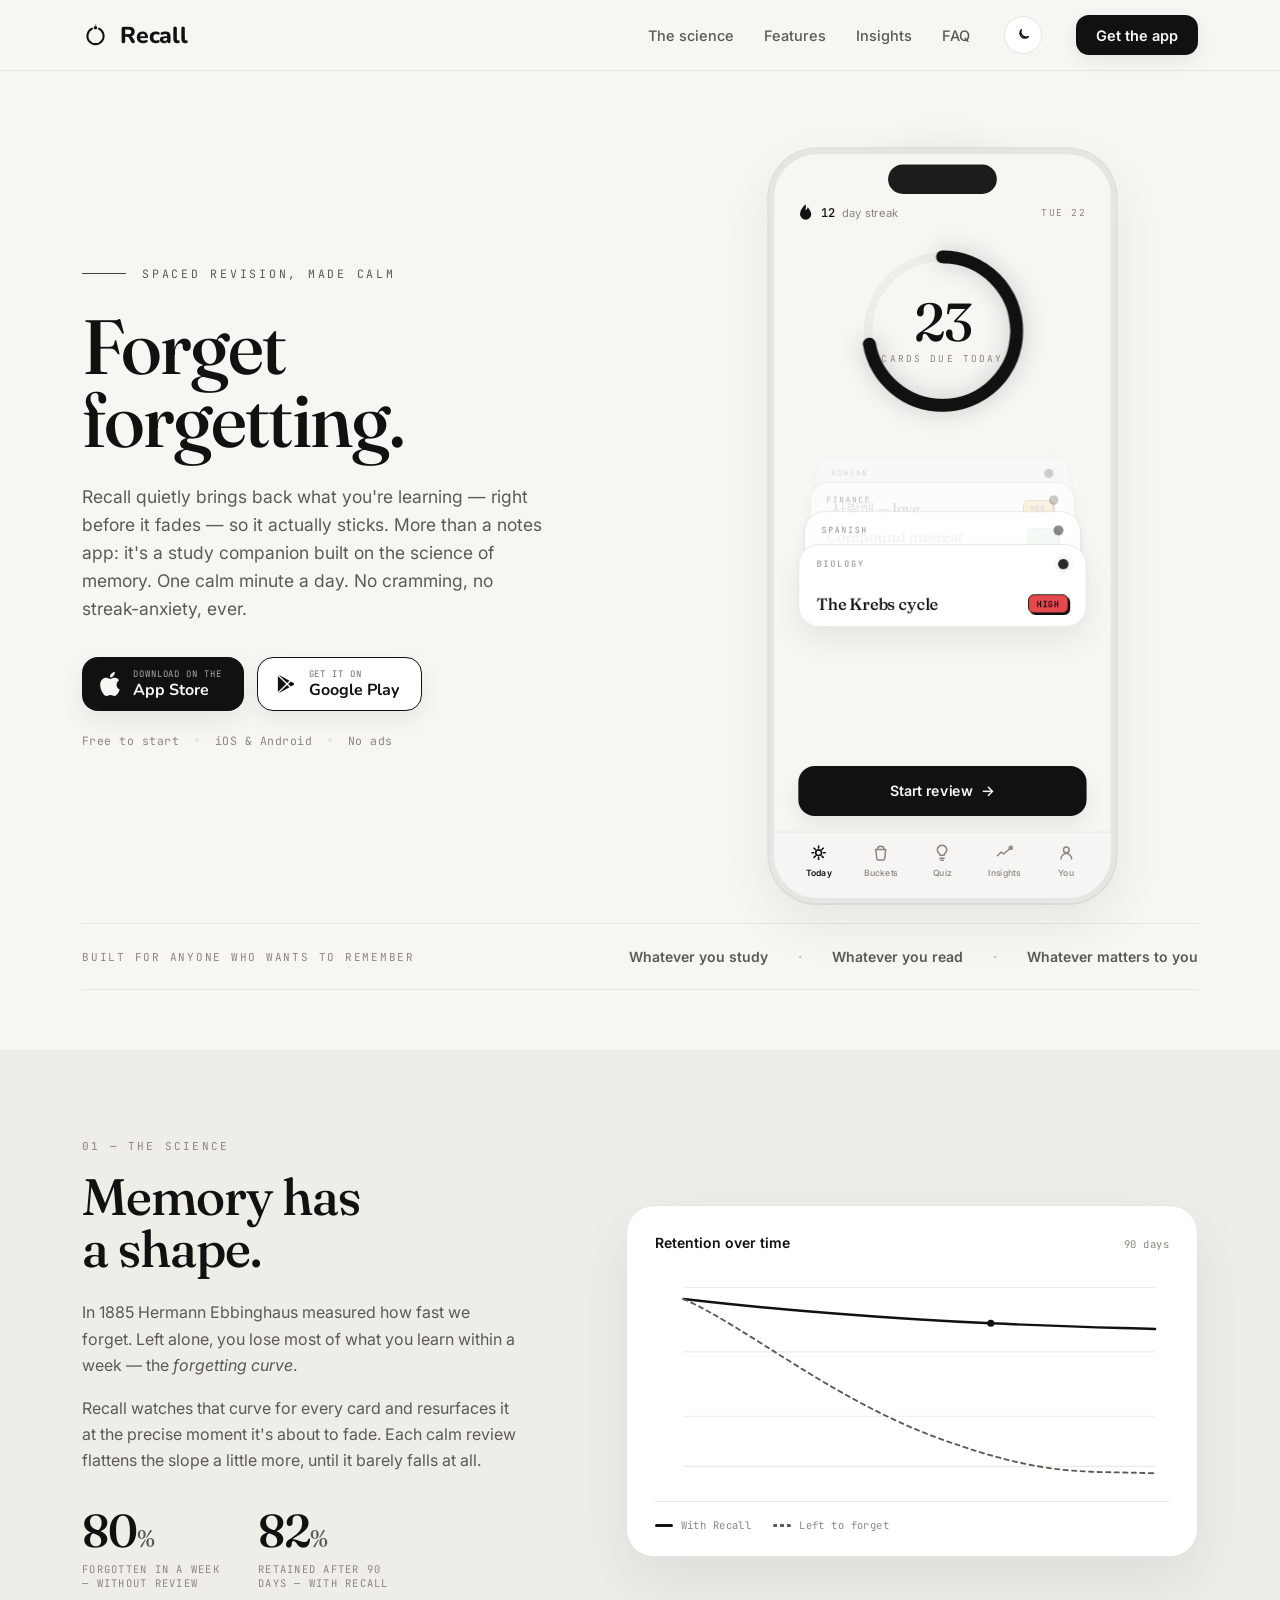
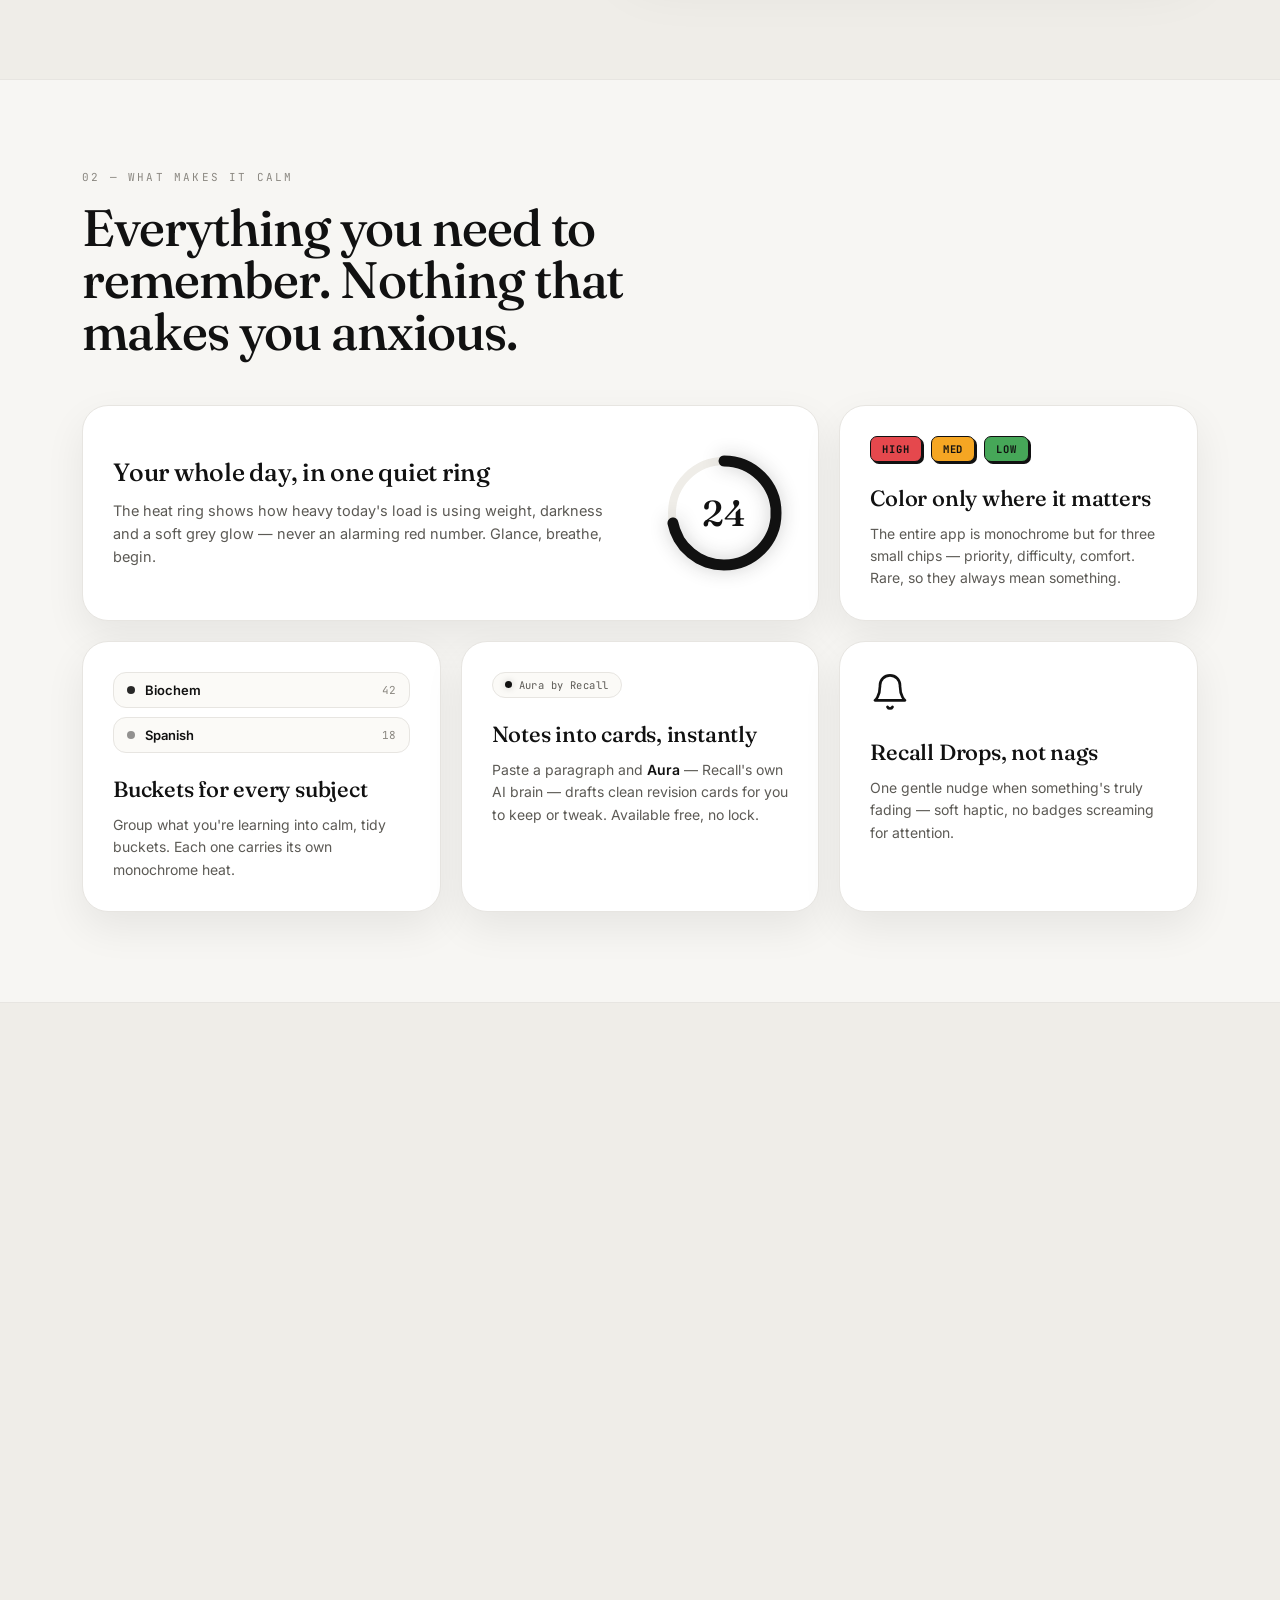
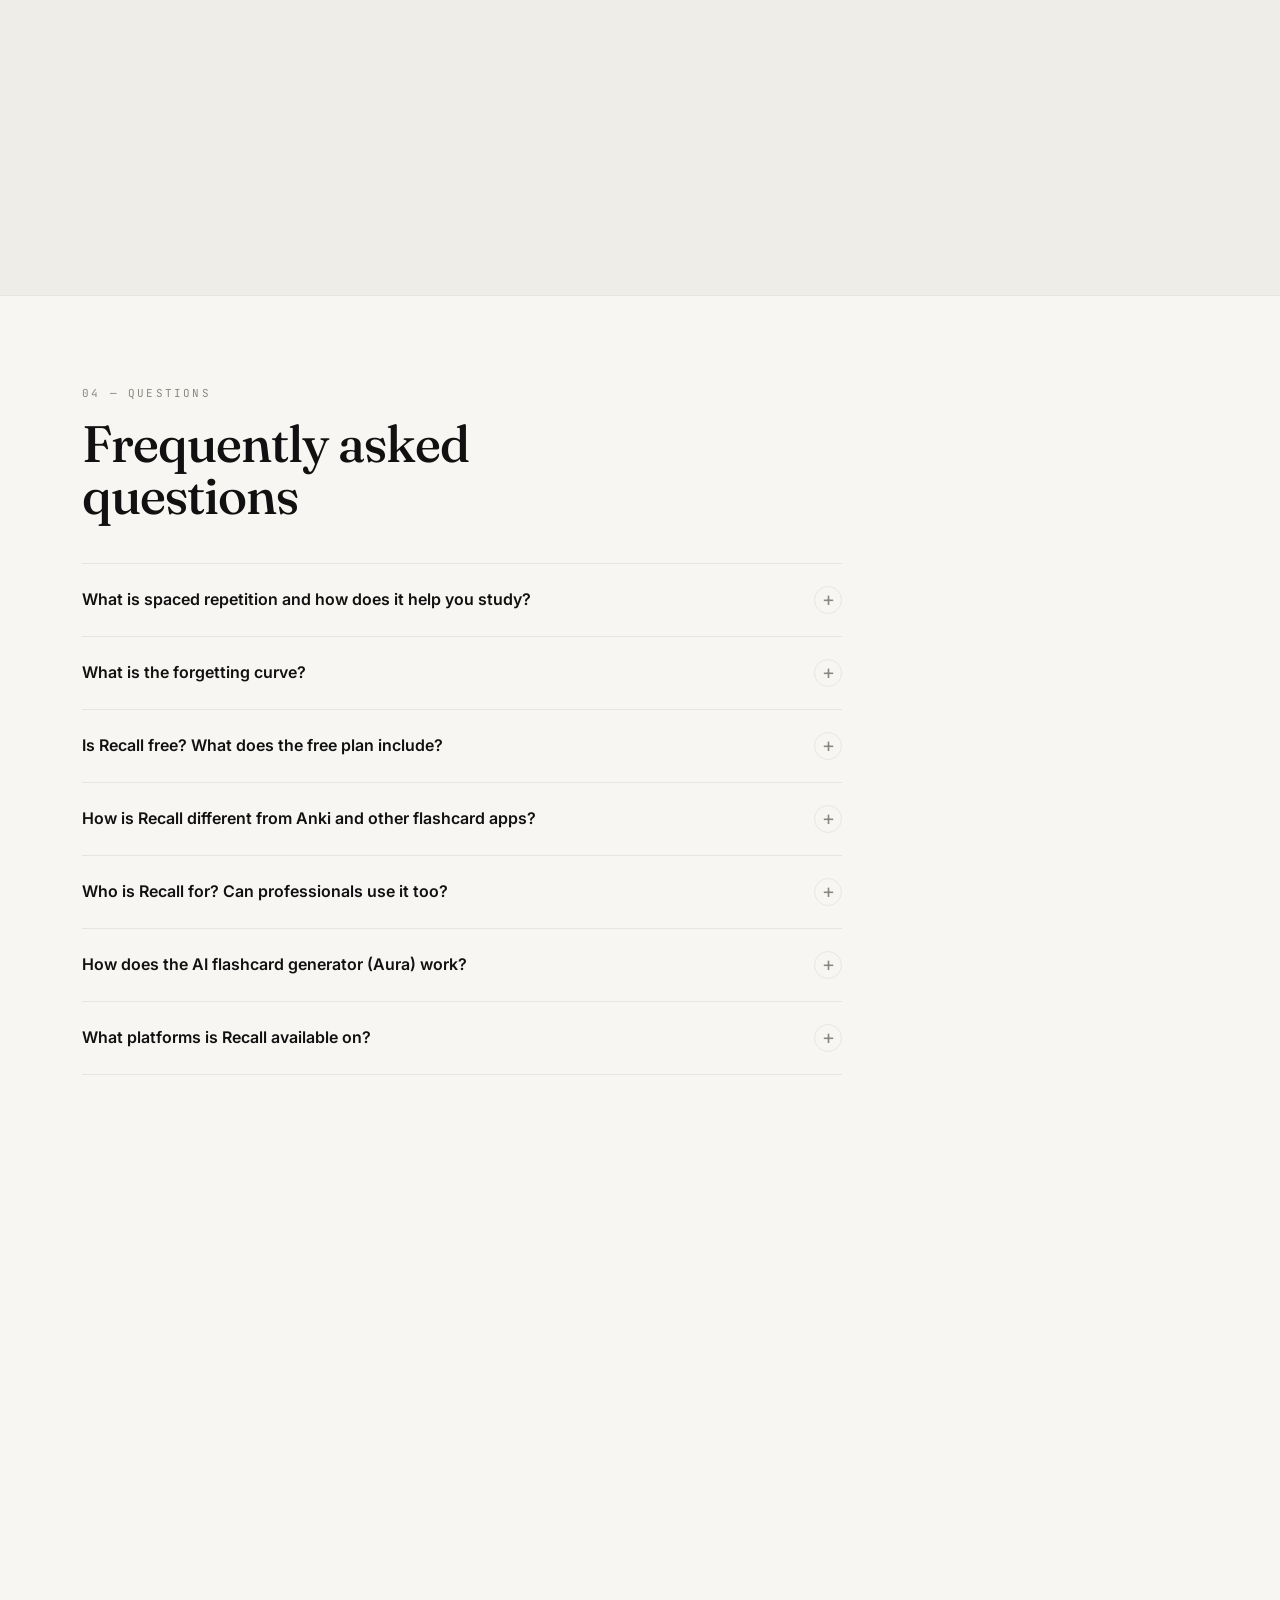
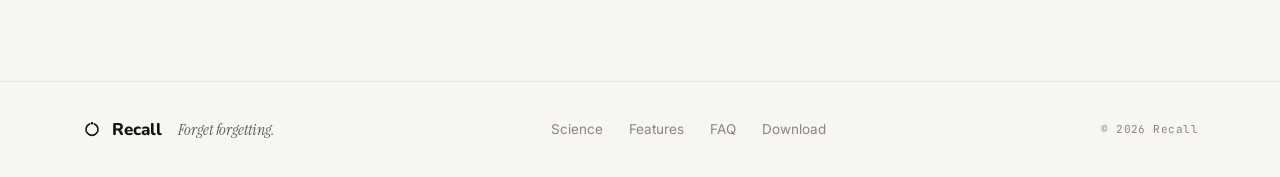
==== recall/index.html @ b767474d "feat: initial ripplelabs static site with Recall landing at /recall Co-authored-by: Cursor <cursorag" ====
<!DOCTYPE html>
<html lang="en">
<head>
  <meta charset="utf-8">
  <meta name="viewport" content="width=device-width, initial-scale=1">
  <title>Recall – Free Spaced Repetition &amp; Flashcard App for Students | Remember What You Study</title>
  <meta name="description" content="Recall is a free spaced repetition app that fights the forgetting curve so you actually remember what you study. AI-powered flashcards, calm revision reminders, and streak tracking — one quiet minute a day. Download on iOS &amp; Android.">
  <meta name="keywords" content="spaced repetition app, flashcard app, study app, notes app, remember what you study, forgetting curve, revision app for students, memory improvement app, best study app 2026, AI flashcards, exam preparation app, learn and remember, Anki alternative, free flashcard app, science-based learning">
  <meta name="author" content="Recall">
  <meta name="robots" content="index, follow, max-image-preview:large, max-snippet:-1, max-video-preview:-1">
  <link rel="canonical" href="https://ripplelabs.in/recall">
  <meta name="theme-color" content="#F7F6F3" media="(prefers-color-scheme: light)">
  <meta name="theme-color" content="#0E0E11" media="(prefers-color-scheme: dark)">
  <meta name="mobile-web-app-capable" content="yes">
  <meta name="apple-mobile-web-app-capable" content="yes">
  <meta name="apple-mobile-web-app-status-bar-style" content="default">
  <link rel="icon" type="image/svg+xml" href="data:image/svg+xml,%3Csvg xmlns='http://www.w3.org/2000/svg' viewBox='0 0 100 100' fill='none' stroke='%23111' stroke-width='7.5' stroke-linecap='round' stroke-linejoin='round'%3E%3Cpath d='M62.7 24.8 A30 30 0 1 1 37.3 24.8'/%3E%3Ccircle cx='50' cy='21' r='6.5' fill='%23111' stroke='none'/%3E%3C/svg%3E">

  <!-- Open Graph -->
  <meta property="og:type" content="website">
  <meta property="og:url" content="https://ripplelabs.in/recall">
  <meta property="og:title" content="Recall – Free Spaced Repetition App | Forget Forgetting">
  <meta property="og:description" content="Free spaced repetition app that fights the forgetting curve. AI flashcards, calm reminders, streak tracking. One quiet minute a day — remember what you study. iOS &amp; Android.">
  <meta property="og:image" content="https://ripplelabs.in/recall/assets/og-image.png">
  <meta property="og:image:width" content="1200">
  <meta property="og:image:height" content="630">
  <meta property="og:image:alt" content="Recall app showing spaced repetition flashcard review with forgetting curve chart">
  <meta property="og:site_name" content="Recall">
  <meta property="og:locale" content="en_US">

  <!-- Twitter Card -->
  <meta name="twitter:card" content="summary_large_image">
  <meta name="twitter:title" content="Recall – Free Spaced Repetition App | Forget Forgetting">
  <meta name="twitter:description" content="Free spaced repetition app that fights the forgetting curve. AI flashcards, calm reminders, streak tracking. One quiet minute a day.">
  <meta name="twitter:image" content="https://ripplelabs.in/recall/assets/og-image.png">
  <meta name="twitter:image:alt" content="Recall app showing spaced repetition flashcard review with forgetting curve chart">

  <!-- Structured Data -->
  <script type="application/ld+json">
  {
    "@context": "https://schema.org",
    "@graph": [
      {
        "@type": "WebSite",
        "name": "Recall",
        "url": "https://ripplelabs.in/recall",
        "description": "Free spaced repetition and flashcard app that uses the forgetting curve to help students and professionals remember what they learn.",
        "potentialAction": {
          "@type": "SearchAction",
          "target": "https://ripplelabs.in/recall#get",
          "query-input": "required name=search_term_string"
        }
      },
      {
        "@type": "WebPage",
        "@id": "https://ripplelabs.in/recall",
        "url": "https://ripplelabs.in/recall",
        "name": "Recall – Free Spaced Repetition & Flashcard App for Students",
        "description": "Recall is a free spaced repetition app that fights the forgetting curve so you actually remember what you study. AI-powered flashcards, calm revision reminders, and streak tracking.",
        "isPartOf": { "@id": "https://ripplelabs.in/recall#website" },
        "about": {
          "@type": "Thing",
          "name": "Spaced repetition",
          "description": "A learning technique where reviews are scheduled at increasing intervals to combat the forgetting curve and improve long-term memory retention.",
          "sameAs": "https://en.wikipedia.org/wiki/Spaced_repetition"
        },
        "speakable": {
          "@type": "SpeakableSpecification",
          "cssSelector": [".hero-heading", ".hero-sub", ".cta-heading"]
        }
      },
      {
        "@type": "SoftwareApplication",
        "name": "Recall",
        "operatingSystem": "iOS, Android",
        "applicationCategory": "EducationApplication",
        "applicationSubCategory": "Study Tools",
        "description": "Spaced repetition and flashcard app that uses the forgetting curve to resurface what you're learning at the precise moment it's about to fade. Features AI-powered card generation, streak tracking, and a calm, monochrome design. Free on iOS and Android.",
        "offers": {
          "@type": "Offer",
          "price": "0",
          "priceCurrency": "USD",
          "availability": "https://schema.org/InStock"
        },
        "featureList": "Spaced repetition engine, Forgetting curve tracking, AI-powered flashcard generation (Aura), Streak and adherence tracking, Insights dashboard with activity heatmap, Dark mode, Subject buckets, Gentle revision reminders (Recall Drops), Offline support",
        "screenshot": "https://ripplelabs.in/recall/assets/og-image.png",
        "softwareVersion": "1.0",
        "datePublished": "2026-06-01"
      },
      {
        "@type": "Organization",
        "name": "Recall",
        "url": "https://ripplelabs.in/recall",
        "logo": "https://ripplelabs.in/recall/assets/og-image.png",
        "sameAs": []
      },
      {
        "@type": "BreadcrumbList",
        "itemListElement": [
          { "@type": "ListItem", "position": 1, "name": "Home", "item": "https://ripplelabs.in" },
          { "@type": "ListItem", "position": 2, "name": "Recall – Spaced Repetition App", "item": "https://ripplelabs.in/recall" }
        ]
      },
      {
        "@type": "FAQPage",
        "mainEntity": [
          {
            "@type": "Question",
            "name": "What is spaced repetition and how does it help you study?",
            "acceptedAnswer": {
              "@type": "Answer",
              "text": "Spaced repetition is a scientifically proven learning technique that schedules reviews at increasing intervals. Instead of cramming everything the night before, you revisit material right before you'd forget it — which strengthens long-term memory. Research shows spaced repetition can improve retention by over 80% compared to massed practice. Recall automates this process for every card you create."
            }
          },
          {
            "@type": "Question",
            "name": "What is the forgetting curve and why does it matter?",
            "acceptedAnswer": {
              "@type": "Answer",
              "text": "The forgetting curve was discovered by psychologist Hermann Ebbinghaus in 1885. It demonstrates that without active review, you lose approximately 80% of newly learned information within one week. The curve is exponential — most forgetting happens in the first 24 hours. Recall tracks this curve for every flashcard individually and sends a gentle nudge (called a Recall Drop) at the precise moment a memory is about to fade, flattening the curve over time until retention stabilizes above 80% even after 90 days."
            }
          },
          {
            "@type": "Question",
            "name": "Is Recall free? What does the free plan include?",
            "acceptedAnswer": {
              "@type": "Answer",
              "text": "Yes, Recall is completely free to start with zero ads. The free tier includes the full spaced repetition engine, unlimited flashcards, subject buckets, AI-powered card generation via Aura (Recall's built-in AI), streak tracking, adherence stats, and the activity heatmap. There are no paywalls on core learning features. A Pro tier adds advanced analytics like per-card forgetting curve visualization."
            }
          },
          {
            "@type": "Question",
            "name": "How is Recall different from Anki and other flashcard apps?",
            "acceptedAnswer": {
              "@type": "Answer",
              "text": "Recall is designed to be calm and anxiety-free, unlike traditional flashcard apps. Key differences: (1) A monochrome design with color only for priority chips — no alarming red numbers. (2) A heat ring instead of a score counter — you glance at it, breathe, and begin. (3) Gentle haptic nudges (Recall Drops) instead of badge notifications screaming for attention. (4) A quiet insights ledger instead of competitive leaderboards or streak-shaming. (5) Built-in AI (Aura) that converts your notes into revision cards instantly. It's spaced repetition without the anxiety."
            }
          },
          {
            "@type": "Question",
            "name": "Who is Recall for? Can professionals use it too?",
            "acceptedAnswer": {
              "@type": "Answer",
              "text": "Recall is for anyone who wants to remember what they learn. Students use it for exam preparation across subjects like biology, statistics, languages, and finance. Professionals use it to retain certifications, technical knowledge, and industry updates. Language learners use it for vocabulary retention. Medical students use it for pharmacology and anatomy. If you read something important and don't want to forget it, Recall is for you."
            }
          },
          {
            "@type": "Question",
            "name": "How does the AI flashcard generator (Aura) work?",
            "acceptedAnswer": {
              "@type": "Answer",
              "text": "Aura is Recall's built-in AI brain. You paste any paragraph — lecture notes, textbook passages, articles — and Aura instantly generates clean, well-structured revision flashcards. You can review, edit, or discard each card before adding it to your study deck. Aura is available on the free tier with no usage lock, making it the fastest way to turn your reading into lasting memory."
            }
          },
          {
            "@type": "Question",
            "name": "What platforms is Recall available on?",
            "acceptedAnswer": {
              "@type": "Answer",
              "text": "Recall is available as a native app on both iOS (iPhone, iPad) and Android. It features offline support so you can review your flashcards without an internet connection — your reviews sync automatically when you reconnect."
            }
          }
        ]
      },
      {
        "@type": "HowTo",
        "name": "How to use spaced repetition with Recall to remember what you study",
        "description": "A simple guide to using Recall's spaced repetition system to build lasting memory in just one minute a day.",
        "step": [
          {
            "@type": "HowToStep",
            "position": 1,
            "name": "Create flashcards from your notes",
            "text": "Paste your lecture notes, textbook highlights, or any text into Recall. Aura (the built-in AI) instantly generates clean revision flashcards, or create them manually. Organize cards into subject buckets like Biochem, Spanish, or Finance."
          },
          {
            "@type": "HowToStep",
            "position": 2,
            "name": "Review when the heat ring glows",
            "text": "Each day, Recall shows a calm heat ring indicating how many cards are due. The ring uses weight and darkness — never alarming numbers. Tap 'Start review' to begin your daily session, which typically takes just one minute."
          },
          {
            "@type": "HowToStep",
            "position": 3,
            "name": "Rate each card and let the algorithm learn",
            "text": "After seeing each flashcard, rate your recall as Easy, Good, or Hard. Recall's spaced repetition engine adjusts the next review date — cards you find hard come back sooner, easy ones space out further. Over time, the forgetting curve flattens."
          },
          {
            "@type": "HowToStep",
            "position": 4,
            "name": "Track your progress with Insights",
            "text": "Monitor your streak, adherence rate, retention percentage, and activity heatmap in the Insights tab. These four metrics quietly prove a study habit is forming — no leaderboards, no guilt, just calm consistency."
          }
        ]
      }
    ]
  }
  </script>

  <!-- Fonts -->
  <link rel="preconnect" href="https://fonts.googleapis.com">
  <link rel="preconnect" href="https://fonts.gstatic.com" crossorigin>
  <link href="https://fonts.googleapis.com/css2?family=Fraunces:opsz,wght@9..144,400;9..144,500;9..144,600&family=Instrument+Serif:ital@0;1&family=Inter:wght@400;500&family=JetBrains+Mono:wght@400;500;700&family=Nunito:wght@400;600;700;800;900&display=swap" rel="stylesheet">

  <link rel="stylesheet" href="css/styles.css">
  <noscript><style>[data-reveal]{opacity:1!important;transform:none!important}circle[data-anim="ring"]{stroke-dashoffset:151!important}path[data-anim="curve"]{stroke-dashoffset:0!important;stroke-dasharray:1300!important}path[data-anim="curve-dashed"]{opacity:1!important}.floaty{animation:none!important}</style></noscript>
</head>
<body>
<div id="recall-root" class="theme-light">

  <!-- ═══════════════════ NAV ═══════════════════ -->
  <header class="nav-bar" role="banner">
    <nav class="nav-inner container" aria-label="Primary">
      <a href="#top" class="nav-logo" aria-label="Recall — back to top">
        <svg width="27" height="27" viewBox="0 0 100 100" fill="none" stroke="currentColor" stroke-width="7.5" stroke-linecap="round" stroke-linejoin="round" aria-hidden="true"><path d="M62.7 24.8 A30 30 0 1 1 37.3 24.8"/><circle cx="50" cy="21" r="6.5" fill="currentColor" stroke="none"/><circle cx="50" cy="11.5" r="3.8" fill="currentColor" stroke="none" opacity="0.34"/></svg>
        <span class="nav-wordmark">Recall</span>
      </a>
      <div class="nav-right">
        <button class="nav-hamburger" id="navHamburger" aria-label="Open menu" aria-expanded="false">
          <span></span><span></span><span></span>
        </button>
        <div class="nav-links" id="navLinks">
          <a href="#science" class="nav-link">The science</a>
          <a href="#features" class="nav-link">Features</a>
          <a href="#insights" class="nav-link">Insights</a>
          <a href="#faq" class="nav-link">FAQ</a>
        </div>
        <button id="themeToggle" class="nav-theme-btn" aria-label="Toggle dark mode">
          <svg class="icon-moon" width="16" height="16" viewBox="0 0 24 24" fill="none" stroke="currentColor" stroke-width="2" stroke-linecap="round" stroke-linejoin="round"><path d="M20 14.5A8 8 0 0 1 9.5 4 7 7 0 1 0 20 14.5Z"/></svg>
          <svg class="icon-sun" width="17" height="17" viewBox="0 0 24 24" fill="none" stroke="currentColor" stroke-width="2" stroke-linecap="round" stroke-linejoin="round"><circle cx="12" cy="12" r="4.2"/><path d="M12 2.5v2M12 19.5v2M2.5 12h2M19.5 12h2M5 5l1.5 1.5M17.5 17.5L19 19M19 5l-1.5 1.5M6.5 17.5L5 19"/></svg>
        </button>
        <a href="#get" class="nav-cta">Get the app</a>
      </div>
    </nav>
  </header>

  <div id="top"></div>

  <main>
    <!-- ═══════════════════ HERO ═══════════════════ -->
    <section class="hero container" aria-label="Hero">
      <div class="hero-copy">
        <div data-reveal class="hero-eyebrow">
          <span class="hero-rule"></span>
          <span class="label-mono">Spaced revision, made calm</span>
        </div>
        <h1 data-reveal class="hero-heading">Forget<br>forgetting.<span class="sr-only"> — Recall: the free spaced repetition and flashcard app that helps students and professionals remember what they study, using the science of the forgetting curve.</span></h1>
        <p data-reveal class="hero-sub" style="animation-delay:.08s">Recall quietly brings back what you're learning — right before it fades — so it actually sticks. More than a notes app: it's a study companion built on the science of memory. One calm minute a day. No cramming, no streak-anxiety, ever.</p>
        <div data-reveal class="hero-buttons" style="animation-delay:.16s">
          <a href="#get" class="btn-store btn-store--fill" aria-label="Download on the App Store">
            <svg width="20" height="24" viewBox="0 0 814 1000" fill="currentColor" aria-hidden="true"><path d="M788.1 340.9c-5.8 4.5-108.2 62.2-108.2 190.5 0 148.4 130.3 200.9 134.2 202.2-.6 3.2-20.7 71.9-68.7 141.9-42.8 61.6-87.5 123.1-155.5 123.1s-85.5-39.5-164-39.5c-76.5 0-103.7 40.8-165.9 40.8s-105.6-57.8-155.5-127.4c-58.3-81.4-105.6-209.4-105.6-330.3 0-194.3 126.4-297.5 250.8-297.5 66.1 0 121.2 43.4 162.7 43.4 39.5 0 101.1-46 176.3-46 28.5 0 130.9 2.6 198.3 99.8zm-234-184.5c31.1-36.9 53.1-88.1 53.1-139.3 0-7.1-.6-14.3-1.9-20.1-50.6 1.9-110.8 33.7-147.1 75.8-28.5 32.4-55.1 83.6-55.1 135.5 0 7.8.6 15.6 1.3 18.2 2.6.6 6.4 1.3 10.2 1.3 45.4 0 103.5-30.4 139.5-71.4z"/></svg>
            <div class="btn-store__text"><div class="btn-store__label">Download on the</div><div class="btn-store__name">App Store</div></div>
          </a>
          <a href="#get" class="btn-store btn-store--outline" aria-label="Get it on Google Play">
            <svg width="20" height="22" viewBox="0 0 512 512" fill="currentColor" aria-hidden="true"><path d="M48 59.49v393a4.33 4.33 0 0 0 7.37 3.07L260 256 55.37 56.42A4.33 4.33 0 0 0 48 59.49zM345.8 174 89.22 32.64l-.16-.09c-4.42-2.4-8.62 3.58-5 7.06L285.19 231zM84.08 472.39c-3.64 3.48.56 9.46 5 7.06l.16-.09L345.8 338l-60.61-57.95zM449.38 231l-71.65-39.46L310.36 256l67.37 64.43L449.38 281c19.49-10.77 19.49-39.23 0-50z"/></svg>
            <div class="btn-store__text"><div class="btn-store__label">Get it on</div><div class="btn-store__name">Google Play</div></div>
          </a>
        </div>
        <div data-reveal class="hero-meta" style="animation-delay:.22s">
          <span class="label-mono-sm">Free to start</span>
          <span class="dot"></span>
          <span class="label-mono-sm">iOS &amp; Android</span>
          <span class="dot"></span>
          <span class="label-mono-sm">No ads</span>
        </div>
      </div>

      <!-- Hero phone mockup -->
      <div data-reveal class="hero-phone" style="animation-delay:.12s" role="img" aria-label="Recall app screenshot showing the daily review screen with a heat ring displaying 24 flashcards due, a card stack with subjects like Statistics, Biology, and Spanish, and spaced repetition difficulty ratings">
        <div class="phone-float floaty">
          <div class="phone-halo"></div>
          <div class="iphone-frame">
            <div class="iphone-notch"></div>
            <div class="iphone-screen" id="heroScreen">
              <!-- Top bar -->
              <div class="phone-topbar">
                <div class="phone-topbar__left">
                  <svg width="17" height="20" viewBox="0 0 17 20" fill="currentColor" aria-hidden="true"><path d="M8.5 0C8.5 0 2 5.2 2 11.5a6.5 6.5 0 1 0 13 0C15 8.4 12.3 5.8 11 3.2c-.4 1.9-1.6 3.2-3 4C8.9 5.2 8.9 2.4 8.5 0Z"/></svg>
                  <span class="phone-streak-num">12</span>
                  <span class="phone-streak-label">day streak</span>
                </div>
                <span class="label-mono-xs">Tue 22</span>
              </div>
              <!-- Heat ring -->
              <div class="phone-body">
                <div class="heat-ring" aria-label="24 cards due today">
                  <svg class="heat-ring__track" width="206" height="206" viewBox="0 0 206 206"><circle cx="103" cy="103" r="86" fill="none" stroke="var(--track)" stroke-width="10"/></svg>
                  <svg class="heat-ring__fill" width="206" height="206" viewBox="0 0 206 206"><circle id="heroRing" cx="103" cy="103" r="86" fill="none" stroke="var(--ink)" stroke-width="15" stroke-linecap="round" stroke-dasharray="540.4" stroke-dashoffset="540.4" data-anim="ring"/></svg>
                  <div class="heat-ring__center">
                    <div class="heat-ring__count" id="heroDueCount">24</div>
                    <div class="label-mono-xs">cards due today</div>
                  </div>
                </div>
                <!-- Review card stack -->
                <div class="card-stack" id="cardStack" aria-label="Review card stack preview"></div>
                <div class="phone-spacer"></div>
                <div class="phone-review-btn">Start review <span class="arrow">→</span></div>
                <div class="phone-bottom-pad"></div>
              </div>
              <!-- Tab bar -->
              <div class="phone-tabbar">
                <div class="tab tab--active"><svg width="23" height="23" viewBox="0 0 24 24" fill="none" stroke="currentColor" stroke-width="2" aria-hidden="true"><circle cx="12" cy="12" r="3.5"/><path d="M12 4v2.1M12 17.9V20M4 12h2.1M17.9 12H20M6.5 6.5l1.5 1.5M16 16l1.5 1.5M17.5 6.5L16 8M8 16l-1.5 1.5" stroke-linecap="round"/></svg><span>Today</span></div>
                <div class="tab"><svg width="23" height="23" viewBox="0 0 24 24" fill="none" stroke="currentColor" stroke-width="1.8" aria-hidden="true"><path d="M6 8h12l-1.2 11a1.8 1.8 0 0 1-1.8 1.6H9a1.8 1.8 0 0 1-1.8-1.6L6 8Z" stroke-linejoin="round"/><path d="M8 8a4 4 0 0 1 8 0"/></svg><span>Buckets</span></div>
                <div class="tab"><svg width="23" height="23" viewBox="0 0 24 24" fill="none" stroke="currentColor" stroke-width="1.8" stroke-linecap="round" stroke-linejoin="round" aria-hidden="true"><path d="M9.5 18.5h5"/><path d="M10.5 21h3"/><path d="M12 3a5.5 5.5 0 0 0-3.5 9.8c.6.5.9 1.1.9 2.2h5.2c0-1.1.3-1.7.9-2.2A5.5 5.5 0 0 0 12 3Z"/></svg><span>Quiz</span></div>
                <div class="tab"><svg width="23" height="23" viewBox="0 0 24 24" fill="none" stroke="currentColor" stroke-width="1.8" stroke-linecap="round" aria-hidden="true"><path d="M4 15.5l4.5-4.5 3 2.5L20 6" stroke-linejoin="round"/><circle cx="20" cy="6" r="1.9"/></svg><span>Insights</span></div>
                <div class="tab"><svg width="23" height="23" viewBox="0 0 24 24" fill="none" stroke="currentColor" stroke-width="1.8" aria-hidden="true"><circle cx="12" cy="8.5" r="3.4"/><path d="M5.5 19.5a6.5 6.5 0 0 1 13 0" stroke-linecap="round"/></svg><span>You</span></div>
              </div>
            </div>
          </div>
        </div>
      </div>
    </section>

    <!-- ═══════════════════ TRUST STRIP ═══════════════════ -->
    <section data-reveal class="trust-strip container" aria-label="Audience">
      <div class="trust-inner">
        <span class="label-mono-xs">Built for anyone who wants to remember</span>
        <div class="trust-tags">
          <span>Whatever you study</span><span class="trust-dot">·</span><span>Whatever you read</span><span class="trust-dot">·</span><span>Whatever matters to you</span>
        </div>
      </div>
    </section>

    <!-- ═══════════════════ SCIENCE ═══════════════════ -->
    <section id="science" class="science-section" aria-labelledby="science-heading">
      <div class="container science-inner">
        <div data-reveal class="section-label">01 — The science</div>
        <div class="science-grid">
          <div class="science-copy">
            <h2 data-reveal id="science-heading" class="section-heading">Memory has<br>a shape.</h2>
            <p data-reveal class="body-text" style="animation-delay:.08s">In 1885 Hermann Ebbinghaus measured how fast we forget. Left alone, you lose most of what you learn within a week — the <em>forgetting curve</em>.</p>
            <p data-reveal class="body-text" style="animation-delay:.12s">Recall watches that curve for every card and resurfaces it at the precise moment it's about to fade. Each calm review flattens the slope a little more, until it barely falls at all.</p>
            <div data-reveal class="science-stats" style="animation-delay:.18s">
              <div class="stat">
                <div class="stat__number">80<span class="stat__unit">%</span></div>
                <div class="stat__desc">forgotten in a week — without review</div>
              </div>
              <div class="stat">
                <div class="stat__number">82<span class="stat__unit">%</span></div>
                <div class="stat__desc">retained after 90 days — with Recall</div>
              </div>
            </div>
          </div>
          <!-- Retention chart -->
          <div data-reveal class="chart-card" style="animation-delay:.1s">
            <div class="chart-header">
              <span class="chart-title">Retention over time</span>
              <span class="label-mono-sm chart-range">90 days</span>
            </div>
            <div class="chart-svg-wrap">
              <p class="sr-only">Chart: With Recall's spaced repetition, memory retention stays above 80% after 90 days. Without review, the Ebbinghaus forgetting curve shows retention dropping below 20% in the same period.</p>
              <svg width="100%" viewBox="0 0 720 320" style="display:block;overflow:visible" aria-label="Forgetting curve chart showing retention with and without Recall" role="img">
                <line x1="40" y1="40" x2="700" y2="40" stroke="var(--track)" stroke-width="1.5"/>
                <line x1="40" y1="130" x2="700" y2="130" stroke="var(--track)" stroke-width="1.5"/>
                <line x1="40" y1="220" x2="700" y2="220" stroke="var(--track)" stroke-width="1.5"/>
                <line x1="40" y1="290" x2="700" y2="290" stroke="var(--line)" stroke-width="1.5"/>
                <path data-anim="curve" d="M40 56 C 160 70, 330 84, 470 90 S 640 96, 700 98" fill="none" stroke="var(--ink)" stroke-width="3.4" stroke-linecap="round"/>
                <path data-anim="curve-dashed" style="animation-delay:.35s" d="M40 56 C 130 96, 250 198, 400 252 S 600 296, 700 300" fill="none" stroke="var(--soft)" stroke-width="2.6" stroke-dasharray="6 6" stroke-linecap="round"/>
                <circle cx="470" cy="90" r="5" fill="var(--ink)"/>
              </svg>
            </div>
            <div class="chart-legend">
              <div class="legend-item"><span class="legend-line legend-line--solid"></span><span class="label-mono-sm">With Recall</span></div>
              <div class="legend-item"><span class="legend-line legend-line--dashed"></span><span class="label-mono-sm">Left to forget</span></div>
            </div>
          </div>
        </div>
      </div>
    </section>

    <!-- ═══════════════════ FEATURES ═══════════════════ -->
    <section id="features" class="features-section container" aria-labelledby="features-heading">
      <div data-reveal class="section-label">02 — What makes it calm</div>
      <h2 data-reveal id="features-heading" class="section-heading features-heading">Everything you need to remember. Nothing that makes you anxious.</h2>
      <div class="features-grid">

        <!-- Card 1: heat ring -->
        <article data-reveal class="feature-card feature-card--wide">
          <div class="feature-card__body">
            <h3 class="feature-card__title">Your whole day, in one quiet ring</h3>
            <p class="feature-card__desc">The heat ring shows how heavy today's load is using weight, darkness and a soft grey glow — never an alarming red number. Glance, breathe, begin.</p>
          </div>
          <div class="feature-ring-demo" aria-hidden="true">
            <svg width="128" height="128" viewBox="0 0 128 128" class="ring-track"><circle cx="64" cy="64" r="52" fill="none" stroke="var(--track)" stroke-width="8"/></svg>
            <svg width="128" height="128" viewBox="0 0 128 128" class="ring-fill"><circle cx="64" cy="64" r="52" fill="none" stroke="var(--ink)" stroke-width="11" stroke-linecap="round" stroke-dasharray="326.7" stroke-dashoffset="92"/></svg>
            <div class="ring-number">24</div>
          </div>
        </article>

        <!-- Card 2: neo chips -->
        <article data-reveal class="feature-card" style="animation-delay:.06s">
          <div class="neo-chips" aria-hidden="true">
            <span class="neo-chip neo-chip--high">HIGH</span>
            <span class="neo-chip neo-chip--med">MED</span>
            <span class="neo-chip neo-chip--low">LOW</span>
          </div>
          <h3 class="feature-card__title">Color only where it matters</h3>
          <p class="feature-card__desc">The entire app is monochrome but for three small chips — priority, difficulty, comfort. Rare, so they always mean something.</p>
        </article>

        <!-- Card 3: buckets -->
        <article data-reveal class="feature-card">
          <div class="bucket-rows" aria-hidden="true">
            <div class="bucket-row"><span class="bucket-dot" style="opacity:.9"></span><span class="bucket-name">Biochem</span><span class="bucket-count">42</span></div>
            <div class="bucket-row"><span class="bucket-dot" style="opacity:.45"></span><span class="bucket-name">Spanish</span><span class="bucket-count">18</span></div>
          </div>
          <h3 class="feature-card__title">Buckets for every subject</h3>
          <p class="feature-card__desc">Group what you're learning into calm, tidy buckets. Each one carries its own monochrome heat.</p>
        </article>

        <!-- Card 4: AI / Aura -->
        <article data-reveal class="feature-card" style="animation-delay:.06s">
          <div class="aura-badge-wrap" aria-hidden="true">
            <span class="aura-badge"><span class="aura-dot"></span>Aura by Recall</span>
          </div>
          <h3 class="feature-card__title">Notes into cards, instantly</h3>
          <p class="feature-card__desc">Paste a paragraph and <strong>Aura</strong> — Recall's own AI brain — drafts clean revision cards for you to keep or tweak. Available free, no lock.</p>
        </article>

        <!-- Card 5: gentle reminders -->
        <article data-reveal class="feature-card">
          <div class="feature-icon" aria-hidden="true">
            <svg width="40" height="40" viewBox="0 0 24 24" fill="none" stroke="var(--ink)" stroke-width="1.6" stroke-linecap="round" stroke-linejoin="round"><path d="M18 8a6 6 0 0 0-12 0c0 7-3 9-3 9h18s-3-2-3-9"/><path d="M10.5 21a1.7 1.7 0 0 0 3 0"/></svg>
          </div>
          <h3 class="feature-card__title">Recall Drops, not nags</h3>
          <p class="feature-card__desc">One gentle nudge when something's truly fading — soft haptic, no badges screaming for attention.</p>
        </article>
      </div>
    </section>

    <!-- ═══════════════════ INSIGHTS ═══════════════════ -->
    <section id="insights" class="insights-section" aria-labelledby="insights-heading">
      <div class="container insights-grid">
        <div class="insights-copy">
          <div data-reveal class="section-label">03 — Insights &amp; streaks</div>
          <h2 data-reveal id="insights-heading" class="section-heading">A quiet ledger, not a scoreboard.</h2>
          <p data-reveal class="body-text" style="animation-delay:.08s">See the four things that prove a habit is forming — streak, adherence, what's due, and a monochrome activity map. No leaderboards, no guilt.</p>
          <div class="insights-stats">
            <div data-reveal class="insight-stat" style="animation-delay:.12s">
              <div class="insight-stat__num">12</div>
              <div class="insight-stat__info"><div class="insight-stat__label">Day streak</div><div class="insight-stat__sub">Calm consistency, gently kept</div></div>
            </div>
            <div data-reveal class="insight-stat" style="animation-delay:.18s">
              <div class="insight-stat__num">87<span class="stat__unit stat__unit--sm">%</span></div>
              <div class="insight-stat__info"><div class="insight-stat__label">Adherence</div><div class="insight-stat__sub">Reviews you met, on time</div></div>
            </div>
            <div data-reveal class="insight-stat" style="animation-delay:.24s">
              <div class="insight-stat__num">82<span class="stat__unit stat__unit--sm">%</span></div>
              <div class="insight-stat__info"><div class="insight-stat__label">Retention</div><div class="insight-stat__sub">Held at 90 days, with Recall</div></div>
            </div>
          </div>
        </div>

        <!-- Insights phone mockup -->
        <div data-reveal class="insights-phone" style="animation-delay:.12s" role="img" aria-label="Recall app Insights screen showing a 12-day study streak, 87% adherence rate, 24 flashcards due, activity heatmap, and forgetting curve visualization">
          <div class="phone-wrap">
            <div class="phone-halo"></div>
            <div class="iphone-frame">
              <div class="iphone-notch"></div>
              <div class="iphone-screen iphone-screen--insights">
                <div class="ins-topbar">
                  <span class="label-mono-xs">Insights</span>
                  <span class="ins-free-badge">FREE</span>
                </div>
                <div class="ins-body">
                  <div class="ins-title">Insights</div>
                  <div class="ins-subtitle label-mono-sm">Last 12 weeks</div>
                  <div class="ins-stat-grid">
                    <div class="ins-stat-card"><div class="label-mono-xs">Streak</div><div class="ins-stat-val"><span class="ins-big-num">12</span><span class="label-mono-sm">days</span></div></div>
                    <div class="ins-stat-card"><div class="label-mono-xs">Adherence</div><div class="ins-stat-val"><span class="ins-big-num">87</span><span class="ins-pct">%</span></div></div>
                    <div class="ins-stat-card"><div class="label-mono-xs">Due today</div><div class="ins-stat-val"><span class="ins-big-num">24</span><span class="label-mono-sm">cards</span></div></div>
                    <div class="ins-stat-card"><div class="label-mono-xs">Overdue</div><div class="ins-stat-val"><span class="ins-big-num">3</span><span class="label-mono-sm">cards</span></div></div>
                  </div>
                  <div class="ins-activity-card">
                    <div class="ins-activity-header"><span class="ins-activity-title">Activity</span><span class="label-mono-sm">12 wks</span></div>
                    <div class="heatmap" id="heatmap" aria-label="Activity heatmap showing 12 weeks of review history"></div>
                  </div>
                  <div class="ins-curve-card">
                    <div class="ins-curve-header"><span class="ins-curve-title">Forgetting curve</span><span class="ins-pro-badge">PRO</span></div>
                    <div class="ins-curve-chart">
                      <svg width="100%" height="60" viewBox="0 0 300 60" preserveAspectRatio="none" aria-hidden="true"><path d="M0 12 C 40 16, 110 34, 190 48 S 270 56, 300 58" fill="none" stroke="var(--ink)" stroke-width="2" stroke-dasharray="5 4"/><path d="M0 12 C 60 18, 140 23, 220 26 S 285 30, 300 31" fill="none" stroke="var(--ink)" stroke-width="2"/></svg>
                    </div>
                  </div>
                </div>
                <!-- Tab bar -->
                <div class="phone-tabbar">
                  <div class="tab"><svg width="22" height="22" viewBox="0 0 24 24" fill="none" stroke="currentColor" stroke-width="1.8" aria-hidden="true"><circle cx="12" cy="12" r="3.5"/><path d="M12 4v2.1M12 17.9V20M4 12h2.1M17.9 12H20M6.5 6.5l1.5 1.5M16 16l1.5 1.5M17.5 6.5L16 8M8 16l-1.5 1.5" stroke-linecap="round"/></svg><span>Today</span></div>
                  <div class="tab"><svg width="22" height="22" viewBox="0 0 24 24" fill="none" stroke="currentColor" stroke-width="1.8" aria-hidden="true"><path d="M6 8h12l-1.2 11a1.8 1.8 0 0 1-1.8 1.6H9a1.8 1.8 0 0 1-1.8-1.6L6 8Z" stroke-linejoin="round"/><path d="M8 8a4 4 0 0 1 8 0"/></svg><span>Buckets</span></div>
                  <div class="tab"><svg width="22" height="22" viewBox="0 0 24 24" fill="none" stroke="currentColor" stroke-width="1.8" stroke-linecap="round" stroke-linejoin="round" aria-hidden="true"><path d="M9.5 18.5h5"/><path d="M10.5 21h3"/><path d="M12 3a5.5 5.5 0 0 0-3.5 9.8c.6.5.9 1.1.9 2.2h5.2c0-1.1.3-1.7.9-2.2A5.5 5.5 0 0 0 12 3Z"/></svg><span>Quiz</span></div>
                  <div class="tab tab--active"><svg width="22" height="22" viewBox="0 0 24 24" fill="none" stroke="currentColor" stroke-width="2" stroke-linecap="round" aria-hidden="true"><path d="M4 15.5l4.5-4.5 3 2.5L20 6" stroke-linejoin="round"/><circle cx="20" cy="6" r="1.9"/></svg><span>Insights</span></div>
                  <div class="tab"><svg width="22" height="22" viewBox="0 0 24 24" fill="none" stroke="currentColor" stroke-width="1.8" aria-hidden="true"><circle cx="12" cy="8.5" r="3.4"/><path d="M5.5 19.5a6.5 6.5 0 0 1 13 0" stroke-linecap="round"/></svg><span>You</span></div>
                </div>
              </div>
            </div>
          </div>
        </div>
      </div>
    </section>

    <!-- ═══════════════════ FAQ ═══════════════════ -->
    <section id="faq" class="faq-section container" aria-labelledby="faq-heading">
      <div data-reveal class="section-label">04 — Questions</div>
      <h2 data-reveal id="faq-heading" class="section-heading faq-heading">Frequently asked questions</h2>
      <div class="faq-list">
        <details data-reveal class="faq-item">
          <summary class="faq-q">What is spaced repetition and how does it help you study?</summary>
          <p class="faq-a">Spaced repetition is a scientifically proven learning technique that schedules reviews at increasing intervals. Instead of cramming, you revisit material right before you'd forget it — strengthening long-term memory. Research shows it can improve retention by over 80% compared to massed practice. Recall automates this for every flashcard you create.</p>
        </details>
        <details data-reveal class="faq-item" style="animation-delay:.06s">
          <summary class="faq-q">What is the forgetting curve?</summary>
          <p class="faq-a">Discovered by Hermann Ebbinghaus in 1885, the forgetting curve shows that without review you lose roughly 80% of new information within a week — most of it in the first 24 hours. Recall tracks this curve for every card and resurfaces it at the precise moment it's about to fade, flattening the curve until retention stabilizes above 80% after 90 days.</p>
        </details>
        <details data-reveal class="faq-item" style="animation-delay:.1s">
          <summary class="faq-q">Is Recall free? What does the free plan include?</summary>
          <p class="faq-a">Yes — Recall is free to start with zero ads. The free tier includes the full spaced repetition engine, unlimited flashcards, subject buckets, AI-powered card generation via Aura, streak tracking, adherence stats, and the activity heatmap. A Pro tier adds advanced analytics like per-card forgetting curve visualization.</p>
        </details>
        <details data-reveal class="faq-item" style="animation-delay:.14s">
          <summary class="faq-q">How is Recall different from Anki and other flashcard apps?</summary>
          <p class="faq-a">Recall is designed to be calm and anxiety-free. A monochrome design with color only for priority chips — no alarming red numbers. A heat ring instead of a score counter. Gentle haptic nudges (Recall Drops) instead of badge spam. A quiet insights ledger instead of competitive leaderboards. And built-in AI (Aura) that turns your notes into cards instantly. It's spaced repetition without the anxiety.</p>
        </details>
        <details data-reveal class="faq-item" style="animation-delay:.18s">
          <summary class="faq-q">Who is Recall for? Can professionals use it too?</summary>
          <p class="faq-a">Recall is for anyone who wants to remember what they learn. Students use it for exam preparation across biology, statistics, languages, and finance. Professionals use it for certifications and technical knowledge. Language learners use it for vocabulary. Medical students use it for pharmacology and anatomy. If you read something important and don't want to forget it, Recall is for you.</p>
        </details>
        <details data-reveal class="faq-item" style="animation-delay:.22s">
          <summary class="faq-q">How does the AI flashcard generator (Aura) work?</summary>
          <p class="faq-a">Paste any text — lecture notes, textbook passages, articles — and Aura instantly generates clean, well-structured revision flashcards. Review, edit, or discard each card before adding it to your deck. Aura is available on the free tier with no usage lock.</p>
        </details>
        <details data-reveal class="faq-item" style="animation-delay:.26s">
          <summary class="faq-q">What platforms is Recall available on?</summary>
          <p class="faq-a">Recall is available as a native app on iOS (iPhone, iPad) and Android. It features offline support — review flashcards without internet and sync automatically when you reconnect.</p>
        </details>
      </div>
    </section>

    <!-- ═══════════════════ FINAL CTA ═══════════════════ -->
    <section id="get" class="cta-section container" aria-labelledby="cta-heading">
      <div data-reveal class="cta-icon">
        <svg width="46" height="46" viewBox="0 0 100 100" fill="none" stroke="var(--ink)" stroke-width="7" stroke-linecap="round" stroke-linejoin="round" aria-hidden="true"><path d="M62.7 24.8 A30 30 0 1 1 37.3 24.8"/><circle cx="50" cy="21" r="6.5" fill="var(--ink)" stroke="none"/><circle cx="50" cy="11.5" r="3.8" fill="var(--ink)" stroke="none" opacity="0.34"/><circle cx="50" cy="4.5" r="2.2" fill="var(--ink)" stroke="none" opacity="0.16"/></svg>
      </div>
      <h2 data-reveal id="cta-heading" class="cta-heading">Start remembering.</h2>
      <p data-reveal class="cta-sub" style="animation-delay:.08s">Download Recall and bring back everything you've worked to learn — calmly, one quiet minute a day.</p>
      <div data-reveal class="cta-buttons" style="animation-delay:.14s">
        <a href="#top" class="btn-store btn-store--fill" aria-label="Download on the App Store">
          <svg width="21" height="25" viewBox="0 0 814 1000" fill="currentColor" aria-hidden="true"><path d="M788.1 340.9c-5.8 4.5-108.2 62.2-108.2 190.5 0 148.4 130.3 200.9 134.2 202.2-.6 3.2-20.7 71.9-68.7 141.9-42.8 61.6-87.5 123.1-155.5 123.1s-85.5-39.5-164-39.5c-76.5 0-103.7 40.8-165.9 40.8s-105.6-57.8-155.5-127.4c-58.3-81.4-105.6-209.4-105.6-330.3 0-194.3 126.4-297.5 250.8-297.5 66.1 0 121.2 43.4 162.7 43.4 39.5 0 101.1-46 176.3-46 28.5 0 130.9 2.6 198.3 99.8zm-234-184.5c31.1-36.9 53.1-88.1 53.1-139.3 0-7.1-.6-14.3-1.9-20.1-50.6 1.9-110.8 33.7-147.1 75.8-28.5 32.4-55.1 83.6-55.1 135.5 0 7.8.6 15.6 1.3 18.2 2.6.6 6.4 1.3 10.2 1.3 45.4 0 103.5-30.4 139.5-71.4z"/></svg>
          <div class="btn-store__text"><div class="btn-store__label">Download on the</div><div class="btn-store__name">App Store</div></div>
        </a>
        <a href="#top" class="btn-store btn-store--outline" aria-label="Get it on Google Play">
          <svg width="21" height="23" viewBox="0 0 512 512" fill="currentColor" aria-hidden="true"><path d="M48 59.49v393a4.33 4.33 0 0 0 7.37 3.07L260 256 55.37 56.42A4.33 4.33 0 0 0 48 59.49zM345.8 174 89.22 32.64l-.16-.09c-4.42-2.4-8.62 3.58-5 7.06L285.19 231zM84.08 472.39c-3.64 3.48.56 9.46 5 7.06l.16-.09L345.8 338l-60.61-57.95zM449.38 231l-71.65-39.46L310.36 256l67.37 64.43L449.38 281c19.49-10.77 19.49-39.23 0-50z"/></svg>
          <div class="btn-store__text"><div class="btn-store__label">Get it on</div><div class="btn-store__name">Google Play</div></div>
        </a>
      </div>
    </section>
  </main>

  <!-- ═══════════════════ FOOTER ═══════════════════ -->
  <footer class="site-footer" role="contentinfo">
    <div class="container footer-inner">
      <div class="footer-brand">
        <svg width="20" height="20" viewBox="0 0 100 100" fill="none" stroke="var(--ink)" stroke-width="8" stroke-linecap="round" stroke-linejoin="round" aria-hidden="true"><path d="M62.7 24.8 A30 30 0 1 1 37.3 24.8"/><circle cx="50" cy="21" r="6.5" fill="var(--ink)" stroke="none"/></svg>
        <span class="footer-wordmark">Recall</span>
        <span class="footer-tagline">Forget forgetting.</span>
      </div>
      <nav class="footer-links" aria-label="Footer">
        <a href="#science">Science</a>
        <a href="#features">Features</a>
        <a href="#faq">FAQ</a>
        <a href="#get">Download</a>
      </nav>
      <span class="footer-copy">&copy; 2026 Recall</span>
    </div>
  </footer>

</div>

<script src="js/main.js" defer></script>
</body>
</html>
---- recall/css/styles.css ----
/* ══════════════════════════════════════════════════════════
   Recall Landing Page — styles.css
   ══════════════════════════════════════════════════════════ */

/* ── Reset ── */
*, *::before, *::after { box-sizing: border-box; }
html { scroll-behavior: smooth; }
body { margin: 0; }
::selection { background: rgba(120,120,128,0.22); }
*::-webkit-scrollbar { width: 9px; height: 9px; }
*::-webkit-scrollbar-thumb { background: rgba(120,120,128,0.4); border-radius: 6px; }
*::-webkit-scrollbar-track { background: transparent; }

/* ── Design Tokens ── */
:root, .theme-light {
  --canvas:  #F7F6F3;
  --canvas-2:#EFEDE8;
  --card:    #FFFFFF;
  --card-2:  #FBFAF7;
  --ink:     #111111;
  --soft:    #5C5A55;
  --faint:   #8A8780;
  --line:    #E7E5E1;
  --track:   #EFEDE8;
  --glow:    rgba(17,17,17,0.22);
  --bezel:   #F2F2F7;
  --shadow:  rgba(0,0,0,0.07);
}
.theme-dark {
  --canvas:  #0E0E11;
  --canvas-2:#16161B;
  --card:    #16161B;
  --card-2:  #121217;
  --ink:     #F5F4F1;
  --soft:    #a7a59d;
  --faint:   #6E6E78;
  --line:    #2A2A30;
  --track:   #22222A;
  --glow:    rgba(190,190,205,0.26);
  --bezel:   #000000;
  --shadow:  rgba(0,0,0,0.4);
}

/* ── Accessibility / SEO ── */
.sr-only {
  position: absolute;
  width: 1px;
  height: 1px;
  padding: 0;
  margin: -1px;
  overflow: hidden;
  clip: rect(0, 0, 0, 0);
  white-space: nowrap;
  border: 0;
}

/* ── Base ── */
#recall-root {
  background: var(--canvas);
  color: var(--ink);
  font-family: 'Inter', system-ui, -apple-system, sans-serif;
  min-height: 100vh;
  width: 100%;
  overflow-x: hidden;
  -webkit-font-smoothing: antialiased;
  -moz-osx-font-smoothing: grayscale;
}

.container {
  max-width: 1180px;
  margin: 0 auto;
  padding-left: 32px;
  padding-right: 32px;
}

/* ── Typography helpers ── */
.label-mono {
  font-family: 'JetBrains Mono', monospace;
  font-size: 11.5px;
  letter-spacing: 0.24em;
  text-transform: uppercase;
  color: var(--soft);
}
.label-mono-xs {
  font-family: 'JetBrains Mono', monospace;
  font-size: 11px;
  letter-spacing: 0.16em;
  text-transform: uppercase;
  color: var(--faint);
}
.label-mono-sm {
  font-family: 'JetBrains Mono', monospace;
  font-size: 10.5px;
  letter-spacing: 0.04em;
  color: var(--faint);
}
.section-label {
  font-family: 'JetBrains Mono', monospace;
  font-size: 11px;
  letter-spacing: 0.2em;
  text-transform: uppercase;
  color: var(--faint);
  margin-bottom: 18px;
}
.section-heading {
  margin: 0;
  font-family: 'Fraunces', serif;
  font-weight: 500;
  font-size: clamp(36px, 4vw, 54px);
  line-height: 1.02;
  letter-spacing: -0.02em;
}
.body-text {
  max-width: 440px;
  margin: 24px 0 0;
  font-size: 16px;
  line-height: 1.65;
  color: var(--soft);
}
.body-text:first-of-type { margin-top: 24px; }
.body-text + .body-text { margin-top: 16px; }

/* ══════════════════════════════════════════════════════════
   ANIMATIONS
   ══════════════════════════════════════════════════════════ */

[data-reveal] { opacity: 0; }
[data-reveal].in { animation: revealIn .95s cubic-bezier(.2,.7,.2,1) both; }
[data-reveal].done { animation: none !important; opacity: 1 !important; transform: none !important; }
@keyframes revealIn {
  from { opacity: 0; transform: translateY(26px); }
  to   { opacity: 1; transform: none; }
}

circle[data-anim="ring"] { stroke-dashoffset: 540.4; }
circle[data-anim="ring"].in { animation: ringdraw 1.9s cubic-bezier(.45,0,.15,1) .25s forwards; }
circle[data-anim="ring"].done { animation: none !important; stroke-dashoffset: 151 !important; }
@keyframes ringdraw {
  from { stroke-dashoffset: 540.4; }
  to   { stroke-dashoffset: 151; }
}

path[data-anim="curve"] { stroke-dasharray: 1300; stroke-dashoffset: 1300; }
path[data-anim="curve"].in { animation: curvedraw 2.1s cubic-bezier(.4,0,.2,1) forwards; }
path[data-anim="curve"].done { animation: none !important; stroke-dashoffset: 0 !important; }
@keyframes curvedraw { to { stroke-dashoffset: 0; } }

path[data-anim="curve-dashed"] { opacity: 0; }
path[data-anim="curve-dashed"].in { animation: dashedreveal 2.1s cubic-bezier(.4,0,.2,1) forwards; }
path[data-anim="curve-dashed"].done { animation: none !important; opacity: 1 !important; }
@keyframes dashedreveal { from { opacity: 0; } to { opacity: 1; } }

.floaty { animation: floaty 7s ease-in-out infinite; }
@keyframes floaty {
  0%, 100% { transform: translateY(0); }
  50%      { transform: translateY(-12px); }
}

@media (prefers-reduced-motion: reduce) {
  [data-reveal] { opacity: 1 !important; transform: none !important; transition: none !important; }
  circle[data-anim="ring"] { stroke-dashoffset: 151 !important; animation: none !important; }
  path[data-anim="curve"] { stroke-dashoffset: 0 !important; animation: none !important; }
  path[data-anim="curve-dashed"] { opacity: 1 !important; animation: none !important; }
  .floaty { animation: none !important; }
  html { scroll-behavior: auto; }
}

/* ══════════════════════════════════════════════════════════
   NAV
   ══════════════════════════════════════════════════════════ */
.nav-bar {
  position: sticky;
  top: 0;
  z-index: 100;
  backdrop-filter: blur(16px) saturate(150%);
  -webkit-backdrop-filter: blur(16px) saturate(150%);
  background: color-mix(in srgb, var(--canvas) 78%, transparent);
  border-bottom: 1px solid var(--line);
}
.nav-inner {
  padding-top: 15px;
  padding-bottom: 15px;
  display: flex;
  align-items: center;
  justify-content: space-between;
  gap: 24px;
}
.nav-logo {
  display: flex;
  align-items: center;
  gap: 11px;
  text-decoration: none;
  color: var(--ink);
}
.nav-wordmark {
  font-family: 'Nunito', sans-serif;
  font-weight: 800;
  font-size: 23px;
  letter-spacing: -0.01em;
}
.nav-right {
  display: flex;
  align-items: center;
  gap: 34px;
}
.nav-links {
  display: flex;
  align-items: center;
  gap: 30px;
}
.nav-link {
  text-decoration: none;
  color: var(--soft);
  font-size: 14.5px;
  font-weight: 500;
  transition: color .3s;
}
.nav-link:hover { color: var(--ink); }

.nav-theme-btn {
  width: 38px;
  height: 38px;
  flex: none;
  border: 1px solid var(--line);
  border-radius: 50%;
  background: var(--card);
  color: var(--ink);
  cursor: pointer;
  display: flex;
  align-items: center;
  justify-content: center;
  transition: transform .4s cubic-bezier(.34,1.42,.64,1), background .3s;
}
.nav-theme-btn:active { transform: scale(0.9); }
.theme-light .icon-sun  { display: none; }
.theme-dark  .icon-moon { display: none; }

.nav-cta {
  display: inline-flex;
  align-items: center;
  height: 40px;
  padding: 0 20px;
  border-radius: 13px;
  background: var(--ink);
  color: var(--canvas);
  text-decoration: none;
  font-weight: 600;
  font-size: 14.5px;
  box-shadow: 0 6px 18px var(--shadow);
  transition: transform .35s cubic-bezier(.34,1.42,.64,1);
}
.nav-cta:hover { transform: translateY(-2px); }

/* Hamburger (hidden on desktop) */
.nav-hamburger {
  display: none;
  flex-direction: column;
  justify-content: center;
  gap: 5px;
  width: 38px;
  height: 38px;
  padding: 9px;
  background: none;
  border: 1px solid var(--line);
  border-radius: 10px;
  cursor: pointer;
}
.nav-hamburger span {
  display: block;
  height: 2px;
  background: var(--ink);
  border-radius: 2px;
  transition: transform .3s, opacity .3s;
}
.nav-hamburger[aria-expanded="true"] span:nth-child(1) { transform: translateY(7px) rotate(45deg); }
.nav-hamburger[aria-expanded="true"] span:nth-child(2) { opacity: 0; }
.nav-hamburger[aria-expanded="true"] span:nth-child(3) { transform: translateY(-7px) rotate(-45deg); }

/* ══════════════════════════════════════════════════════════
   HERO
   ══════════════════════════════════════════════════════════ */
.hero {
  padding-top: 78px;
  padding-bottom: 40px;
  display: grid;
  grid-template-columns: 1.05fr 0.95fr;
  gap: 40px;
  align-items: center;
}
.hero-eyebrow {
  display: flex;
  align-items: center;
  gap: 16px;
  margin-bottom: 30px;
}
.hero-rule {
  width: 44px;
  height: 1.5px;
  background: var(--ink);
  opacity: 0.78;
}
.hero-heading {
  margin: 0;
  font-family: 'Fraunces', serif;
  font-weight: 500;
  font-size: clamp(52px, 6vw, 88px);
  line-height: 0.95;
  letter-spacing: -0.025em;
  color: var(--ink);
}
.hero-sub {
  max-width: 468px;
  margin: 26px 0 0;
  font-size: 17.5px;
  line-height: 1.6;
  color: var(--soft);
}

/* Store buttons */
.hero-buttons, .cta-buttons {
  display: flex;
  flex-wrap: wrap;
  gap: 13px;
  margin-top: 34px;
}
.btn-store {
  display: flex;
  align-items: center;
  gap: 13px;
  padding: 12px 22px 12px 18px;
  border-radius: 16px;
  text-decoration: none;
  box-shadow: 0 10px 26px var(--shadow);
  transition: transform .35s cubic-bezier(.34,1.42,.64,1);
}
.btn-store:hover { transform: translateY(-3px); }
.btn-store--fill {
  background: var(--ink);
  color: var(--canvas);
}
.btn-store--outline {
  border: 1.5px solid var(--ink);
  background: var(--card);
  color: var(--ink);
  box-shadow: 0 8px 22px var(--shadow);
}
.btn-store__text { text-align: left; line-height: 1; }
.btn-store__label {
  font-family: 'JetBrains Mono', monospace;
  font-size: 9px;
  letter-spacing: 0.1em;
  text-transform: uppercase;
  opacity: 0.66;
  margin-bottom: 3px;
}
.btn-store--outline .btn-store__label { opacity: 0.62; }
.btn-store__name {
  font-family: 'Nunito', sans-serif;
  font-weight: 700;
  font-size: 16px;
}

/* Meta line */
.hero-meta {
  display: flex;
  align-items: center;
  gap: 16px;
  margin-top: 22px;
}
.hero-meta .label-mono-sm {
  font-size: 11.5px;
}
.dot {
  width: 4px;
  height: 4px;
  border-radius: 50%;
  background: var(--line);
  flex: none;
}

/* Hero phone */
.hero-phone {
  display: flex;
  justify-content: center;
}

/* ══════════════════════════════════════════════════════════
   iPHONE FRAME (Pure CSS)
   ══════════════════════════════════════════════════════════ */
.phone-float, .phone-wrap {
  position: relative;
  width: 347px;
  height: 716px;
}
.phone-halo {
  position: absolute;
  inset: -8% -6% -4%;
  background: radial-gradient(60% 50% at 50% 38%, var(--glow), transparent 70%);
  filter: blur(8px);
  z-index: 0;
}
.phone-wrap > .phone-halo {
  inset: -6% -6% 0;
  background: radial-gradient(58% 46% at 50% 36%, var(--glow), transparent 70%);
}
.iphone-frame {
  position: relative;
  width: 402px;
  height: 874px;
  transform: scale(0.863);
  transform-origin: top left;
  z-index: 1;
  background: var(--bezel);
  border-radius: 56px;
  border: 6px solid var(--line);
  box-shadow:
    0 0 0 2px color-mix(in srgb, var(--ink) 8%, transparent),
    0 24px 60px var(--shadow),
    inset 0 0 0 2px color-mix(in srgb, var(--ink) 4%, transparent);
  overflow: hidden;
}
.iphone-notch {
  position: absolute;
  top: 12px;
  left: 50%;
  transform: translateX(-50%);
  width: 126px;
  height: 34px;
  background: var(--ink);
  border-radius: 20px;
  z-index: 10;
  opacity: 0.95;
}
.theme-dark .iphone-notch {
  background: #000;
}
.iphone-screen {
  position: absolute;
  inset: 0;
  background: var(--canvas);
  color: var(--ink);
  font-family: 'Inter', sans-serif;
  display: flex;
  flex-direction: column;
  overflow: hidden;
}

/* Phone top bar */
.phone-topbar {
  flex: none;
  display: flex;
  align-items: center;
  justify-content: space-between;
  padding: 58px 28px 0;
}
.phone-topbar__left {
  display: flex;
  align-items: center;
  gap: 9px;
}
.phone-streak-num {
  font-family: 'JetBrains Mono', monospace;
  font-weight: 500;
  font-size: 14px;
}
.phone-streak-label {
  font-size: 13px;
  color: var(--faint);
}

/* Phone body */
.phone-body {
  flex: 1;
  min-height: 0;
  display: flex;
  flex-direction: column;
  align-items: center;
  padding: 0 28px;
}

/* Heat ring */
.heat-ring {
  position: relative;
  width: 206px;
  height: 206px;
  margin-top: 24px;
}
.heat-ring__track, .heat-ring__fill {
  position: absolute;
  inset: 0;
}
.heat-ring__fill {
  transform: rotate(-90deg);
  filter: drop-shadow(0 0 13px var(--glow));
}
.heat-ring__fill circle {
  transition: stroke-dashoffset .9s cubic-bezier(.45,0,.15,1);
}
.heat-ring__center {
  position: absolute;
  inset: 0;
  display: flex;
  flex-direction: column;
  align-items: center;
  justify-content: center;
}
.heat-ring__count {
  font-family: 'Fraunces', serif;
  font-weight: 500;
  font-size: 62px;
  line-height: 0.9;
  letter-spacing: -0.02em;
}
.heat-ring__center .label-mono-xs {
  margin-top: 8px;
  letter-spacing: 0.22em;
}

/* Card stack */
.card-stack {
  position: relative;
  width: 100%;
  height: 236px;
  margin-top: 24px;
}

/* Review button */
.phone-review-btn {
  width: 100%;
  height: 58px;
  border-radius: 19px;
  background: var(--ink);
  color: var(--canvas);
  font-family: 'Inter', sans-serif;
  font-weight: 600;
  font-size: 16.5px;
  display: flex;
  align-items: center;
  justify-content: center;
  gap: 10px;
  box-shadow: 0 12px 26px var(--shadow);
}
.phone-review-btn .arrow { font-size: 17px; line-height: 1; }
.phone-spacer { flex: 1; min-height: 14px; }
.phone-bottom-pad { flex: none; height: 18px; }

/* Tab bar */
.phone-tabbar {
  flex: none;
  display: flex;
  align-items: flex-start;
  justify-content: space-around;
  padding: 12px 16px 24px;
  border-top: 1px solid var(--line);
  background: color-mix(in srgb, var(--canvas) 90%, transparent);
}
.tab {
  display: flex;
  flex-direction: column;
  align-items: center;
  gap: 5px;
  width: 56px;
  color: var(--faint);
}
.tab span { font-size: 10px; font-weight: 500; }
.tab--active { color: var(--ink); }
.tab--active span { font-weight: 600; }

/* ══════════════════════════════════════════════════════════
   TRUST STRIP
   ══════════════════════════════════════════════════════════ */
.trust-strip {
  padding-top: 18px;
  padding-bottom: 60px;
}
.trust-inner {
  border-top: 1px solid var(--line);
  border-bottom: 1px solid var(--line);
  padding: 22px 0;
  display: flex;
  flex-wrap: wrap;
  align-items: center;
  justify-content: space-between;
  gap: 24px;
}
.trust-tags {
  display: flex;
  flex-wrap: wrap;
  gap: 30px;
  align-items: center;
  color: var(--soft);
  font-family: 'Inter', system-ui, sans-serif;
  font-size: 14px;
  font-weight: 600;
  line-height: 1.5;
}
.trust-dot { opacity: 0.4; }

/* ── Content-visibility optimization for below-fold sections ── */
.science-section,
.features-section,
.insights-section,
.cta-section {
  content-visibility: auto;
  contain-intrinsic-size: auto 800px;
}

/* ══════════════════════════════════════════════════════════
   SCIENCE
   ══════════════════════════════════════════════════════════ */
.science-section {
  background: var(--canvas-2);
  border-top: 1px solid var(--line);
  border-bottom: 1px solid var(--line);
}
.science-inner {
  padding-top: 88px;
  padding-bottom: 88px;
}
.science-grid {
  display: grid;
  grid-template-columns: 0.92fr 1.08fr;
  gap: 56px;
  align-items: center;
}
.science-stats {
  display: flex;
  gap: 36px;
  margin-top: 34px;
}
.stat__number {
  font-family: 'Fraunces', serif;
  font-weight: 500;
  font-size: 46px;
  line-height: 1;
  letter-spacing: -0.02em;
}
.stat__unit { font-size: 24px; color: var(--soft); }
.stat__unit--sm { font-size: 20px; color: var(--soft); }
.stat__desc {
  font-family: 'JetBrains Mono', monospace;
  font-size: 10.5px;
  letter-spacing: 0.12em;
  text-transform: uppercase;
  color: var(--faint);
  margin-top: 8px;
  max-width: 140px;
  line-height: 1.4;
}

/* Chart */
.chart-card {
  background: var(--card);
  border: 1px solid var(--line);
  border-radius: 28px;
  padding: 28px 28px 24px;
  box-shadow: 0 24px 60px var(--shadow);
}
.chart-header {
  display: flex;
  align-items: baseline;
  justify-content: space-between;
  margin-bottom: 8px;
}
.chart-title {
  font-family: 'Inter', sans-serif;
  font-weight: 600;
  font-size: 14px;
}
.chart-legend {
  display: flex;
  align-items: center;
  gap: 22px;
  margin-top: 14px;
  padding-top: 16px;
  border-top: 1px solid var(--line);
}
.legend-item {
  display: flex;
  align-items: center;
  gap: 8px;
}
.legend-line {
  width: 18px;
  height: 3px;
  border-radius: 2px;
}
.legend-line--solid { background: var(--ink); }
.legend-line--dashed {
  background-image: linear-gradient(to right, var(--soft) 55%, transparent 55%);
  background-size: 7px 3px;
}

/* ══════════════════════════════════════════════════════════
   FEATURES
   ══════════════════════════════════════════════════════════ */
.features-section {
  padding-top: 90px;
  padding-bottom: 90px;
}
.features-heading {
  margin-bottom: 8px;
  max-width: 660px;
}
.features-grid {
  display: grid;
  grid-template-columns: repeat(3, 1fr);
  gap: 20px;
  margin-top: 46px;
}
.feature-card {
  background: var(--card);
  border: 1px solid var(--line);
  border-radius: 26px;
  padding: 30px;
  box-shadow: 0 16px 40px var(--shadow);
}
.feature-card--wide {
  grid-column: span 2;
  display: flex;
  gap: 30px;
  align-items: center;
}
.feature-card--wide .feature-card__body { flex: 1; }
.feature-card__title {
  margin: 0;
  font-family: 'Fraunces', serif;
  font-weight: 500;
  font-size: 22px;
  letter-spacing: -0.01em;
}
.feature-card--wide .feature-card__title { font-size: 25px; }
.feature-card__desc {
  margin: 11px 0 0;
  font-size: 14px;
  line-height: 1.6;
  color: var(--soft);
}
.feature-card--wide .feature-card__desc {
  font-size: 14.5px;
  margin-top: 12px;
}
.feature-card__desc strong { font-weight: 600; color: var(--ink); }

/* Feature ring demo */
.feature-ring-demo {
  flex: none;
  position: relative;
  width: 128px;
  height: 128px;
}
.ring-track, .ring-fill { position: absolute; inset: 0; }
.ring-fill {
  transform: rotate(-90deg);
  filter: drop-shadow(0 0 9px var(--glow));
}
.ring-number {
  position: absolute;
  inset: 0;
  display: flex;
  align-items: center;
  justify-content: center;
  font-family: 'Fraunces', serif;
  font-weight: 500;
  font-size: 36px;
}

/* Neo chips */
.neo-chips {
  display: flex;
  gap: 9px;
  margin-bottom: 22px;
}
.neo-chip {
  display: inline-flex;
  align-items: center;
  height: 26px;
  padding: 0 11px;
  border: 1.5px solid #111;
  border-radius: 7px;
  box-shadow: 2px 2px 0 #111;
  font-family: 'JetBrains Mono', monospace;
  font-weight: 700;
  font-size: 10.5px;
  letter-spacing: 0.08em;
  color: #111;
}
.neo-chip--high { background: #E5484D; }
.neo-chip--med  { background: #F5A623; }
.neo-chip--low  { background: #46A758; }

/* Buckets */
.bucket-rows {
  display: flex;
  flex-direction: column;
  gap: 9px;
  margin-bottom: 22px;
}
.bucket-row {
  display: flex;
  align-items: center;
  gap: 10px;
  padding: 9px 13px;
  border: 1px solid var(--line);
  border-radius: 13px;
  background: var(--card-2);
}
.bucket-dot {
  width: 8px;
  height: 8px;
  border-radius: 50%;
  background: var(--ink);
}
.bucket-name { font-size: 13px; font-weight: 600; }
.bucket-count {
  margin-left: auto;
  font-family: 'JetBrains Mono', monospace;
  font-size: 11px;
  color: var(--faint);
}

/* Aura badge */
.aura-badge-wrap {
  display: flex;
  gap: 8px;
  margin-bottom: 22px;
}
.aura-badge {
  display: inline-flex;
  align-items: center;
  gap: 7px;
  height: 26px;
  padding: 0 12px;
  border: 1px solid var(--line);
  border-radius: 100px;
  background: var(--card-2);
  font-family: 'JetBrains Mono', monospace;
  font-size: 10.5px;
  letter-spacing: 0.04em;
  color: var(--soft);
}
.aura-dot {
  width: 7px;
  height: 7px;
  border-radius: 50%;
  background: var(--ink);
  box-shadow: 0 0 7px var(--glow);
}

/* Feature icon */
.feature-icon { margin-bottom: 22px; }

/* ══════════════════════════════════════════════════════════
   INSIGHTS
   ══════════════════════════════════════════════════════════ */
.insights-section {
  background: var(--canvas-2);
  border-top: 1px solid var(--line);
  border-bottom: 1px solid var(--line);
}
.insights-grid {
  padding-top: 88px;
  padding-bottom: 88px;
  display: grid;
  grid-template-columns: 1fr 1fr;
  gap: 56px;
  align-items: center;
}
.insights-stats {
  display: flex;
  flex-direction: column;
  gap: 14px;
  margin-top: 34px;
}
.insight-stat {
  display: flex;
  align-items: center;
  gap: 18px;
}
.insight-stat__num {
  flex: none;
  width: 72px;
  text-align: right;
  font-family: 'Fraunces', serif;
  font-weight: 500;
  font-size: 40px;
  line-height: 1;
  letter-spacing: -0.02em;
}
.insight-stat__label { font-weight: 600; font-size: 15px; }
.insight-stat__sub { font-size: 13.5px; color: var(--soft); margin-top: 2px; }

/* Insights phone */
.insights-phone {
  display: flex;
  justify-content: center;
}
.ins-topbar {
  flex: none;
  display: flex;
  align-items: center;
  justify-content: space-between;
  padding: 58px 24px 0;
}
.ins-free-badge {
  display: inline-flex;
  align-items: center;
  height: 22px;
  padding: 0 9px;
  border: 1px solid var(--line);
  border-radius: 7px;
  font-family: 'JetBrains Mono', monospace;
  font-weight: 700;
  font-size: 9.5px;
  letter-spacing: 0.14em;
  color: var(--soft);
}
.ins-body {
  flex: 1;
  min-height: 0;
  overflow: hidden;
  padding: 18px 24px 14px;
}
.ins-title {
  font-family: 'Fraunces', serif;
  font-weight: 500;
  font-size: 38px;
  line-height: 1;
  letter-spacing: -0.02em;
}
.ins-subtitle {
  margin-top: 6px;
}
.ins-stat-grid {
  display: grid;
  grid-template-columns: 1fr 1fr;
  gap: 10px;
  margin-top: 18px;
}
.ins-stat-card {
  background: var(--card);
  border: 1px solid var(--line);
  border-radius: 18px;
  padding: 14px;
  box-shadow: 0 6px 16px var(--shadow);
}
.ins-stat-card .label-mono-xs {
  letter-spacing: 0.18em;
  font-size: 9.5px;
}
.ins-stat-val {
  display: flex;
  align-items: baseline;
  gap: 5px;
  margin-top: 6px;
}
.ins-big-num {
  font-family: 'Fraunces', serif;
  font-weight: 500;
  font-size: 34px;
  line-height: 1;
  letter-spacing: -0.02em;
}
.ins-pct {
  font-family: 'JetBrains Mono', monospace;
  font-size: 14px;
  color: var(--soft);
}

/* Activity card */
.ins-activity-card {
  background: var(--card);
  border: 1px solid var(--line);
  border-radius: 20px;
  padding: 16px;
  box-shadow: 0 6px 16px var(--shadow);
  margin-top: 14px;
}
.ins-activity-header {
  display: flex;
  align-items: baseline;
  justify-content: space-between;
}
.ins-activity-title { font-weight: 600; font-size: 13.5px; }

/* Heatmap */
.heatmap {
  display: grid;
  grid-template-columns: repeat(12, 1fr);
  gap: 4px;
  margin-top: 12px;
}
.heatmap-col {
  display: flex;
  flex-direction: column;
  gap: 4px;
}
.heatmap-cell {
  height: 13px;
  border-radius: 3px;
  background: var(--ink);
}

/* Forgetting curve card */
.ins-curve-card {
  background: var(--card-2);
  border: 1px solid var(--line);
  border-radius: 20px;
  padding: 16px;
  margin-top: 14px;
}
.ins-curve-header {
  display: flex;
  align-items: center;
  justify-content: space-between;
}
.ins-curve-title { font-weight: 600; font-size: 13.5px; color: var(--soft); }
.ins-pro-badge {
  display: inline-flex;
  align-items: center;
  height: 20px;
  padding: 0 8px;
  background: var(--ink);
  border-radius: 6px;
  font-family: 'JetBrains Mono', monospace;
  font-weight: 700;
  font-size: 9px;
  letter-spacing: 0.14em;
  color: var(--canvas);
}
.ins-curve-chart {
  height: 60px;
  margin-top: 12px;
  opacity: 0.4;
}

/* ══════════════════════════════════════════════════════════
   FAQ
   ══════════════════════════════════════════════════════════ */
.faq-section {
  padding-top: 90px;
  padding-bottom: 90px;
}
.faq-heading {
  margin-bottom: 40px;
  max-width: 600px;
}
.faq-list {
  max-width: 760px;
}
.faq-item {
  border-bottom: 1px solid var(--line);
}
.faq-item:first-child {
  border-top: 1px solid var(--line);
}
.faq-q {
  display: flex;
  align-items: center;
  justify-content: space-between;
  padding: 22px 0;
  font-family: 'Inter', sans-serif;
  font-weight: 600;
  font-size: 16px;
  line-height: 1.45;
  color: var(--ink);
  cursor: pointer;
  list-style: none;
}
.faq-q::-webkit-details-marker { display: none; }
.faq-q::after {
  content: '+';
  flex: none;
  width: 28px;
  height: 28px;
  margin-left: 16px;
  display: flex;
  align-items: center;
  justify-content: center;
  font-family: 'Inter', sans-serif;
  font-weight: 400;
  font-size: 20px;
  color: var(--faint);
  border: 1px solid var(--line);
  border-radius: 50%;
  transition: transform .3s ease, color .3s;
}
details[open] > .faq-q::after {
  content: '\2212';
  transform: rotate(180deg);
  color: var(--ink);
}
.faq-a {
  margin: 0 0 22px;
  font-size: 15px;
  line-height: 1.65;
  color: var(--soft);
  max-width: 680px;
}

/* ══════════════════════════════════════════════════════════
   FINAL CTA
   ══════════════════════════════════════════════════════════ */
.cta-section {
  padding-top: 104px;
  padding-bottom: 96px;
  text-align: center;
}
.cta-icon { display: inline-flex; margin-bottom: 30px; }
.cta-heading {
  margin: 0 auto;
  max-width: 760px;
  font-family: 'Fraunces', serif;
  font-weight: 500;
  font-size: clamp(40px, 5.5vw, 76px);
  line-height: 0.98;
  letter-spacing: -0.025em;
}
.cta-sub {
  max-width: 480px;
  margin: 24px auto 0;
  font-size: 17px;
  line-height: 1.6;
  color: var(--soft);
}
.cta-buttons {
  justify-content: center;
  margin-top: 38px;
}
.cta-buttons .btn-store { box-shadow: 0 12px 30px var(--shadow); }
.cta-buttons .btn-store--outline { box-shadow: 0 10px 26px var(--shadow); }
.cta-buttons .btn-store__name { font-size: 17px; }

/* ══════════════════════════════════════════════════════════
   FOOTER
   ══════════════════════════════════════════════════════════ */
.site-footer {
  border-top: 1px solid var(--line);
}
.footer-inner {
  padding-top: 36px;
  padding-bottom: 36px;
  display: flex;
  flex-wrap: wrap;
  align-items: center;
  justify-content: space-between;
  gap: 18px;
}
.footer-brand {
  display: flex;
  align-items: center;
  gap: 10px;
}
.footer-wordmark {
  font-family: 'Nunito', sans-serif;
  font-weight: 800;
  font-size: 17px;
}
.footer-tagline {
  font-family: 'Instrument Serif', serif;
  font-style: italic;
  font-size: 16px;
  color: var(--soft);
  margin-left: 6px;
}
.footer-links {
  display: flex;
  gap: 26px;
}
.footer-links a {
  text-decoration: none;
  color: var(--faint);
  font-size: 13.5px;
  transition: color .3s;
}
.footer-links a:hover { color: var(--ink); }
.footer-copy {
  font-family: 'JetBrains Mono', monospace;
  font-size: 11px;
  color: var(--faint);
  letter-spacing: 0.04em;
}

/* ══════════════════════════════════════════════════════════
   REVIEW CARD (generated by JS)
   ══════════════════════════════════════════════════════════ */
.review-card {
  position: absolute;
  left: 0;
  right: 0;
  height: 96px;
  background: var(--card);
  border: 1px solid var(--line);
  border-radius: 24px;
  padding: 15px 20px;
  display: flex;
  flex-direction: column;
  justify-content: space-between;
  transform-origin: center bottom;
  transition: transform .6s cubic-bezier(.4,0,.2,1),
              opacity .6s cubic-bezier(.4,0,.2,1),
              box-shadow .6s ease;
  will-change: transform, opacity;
}
.review-card__top {
  display: flex;
  align-items: center;
  justify-content: space-between;
}
.review-card__bucket {
  font-family: 'JetBrains Mono', monospace;
  font-size: 10px;
  letter-spacing: 0.2em;
  text-transform: uppercase;
  color: var(--faint);
}
.review-card__heat {
  flex: none;
  width: 12px;
  height: 12px;
  border-radius: 50%;
  background: var(--ink);
}
.review-card__bottom {
  display: flex;
  align-items: flex-end;
  justify-content: space-between;
  gap: 12px;
}
.review-card__title {
  flex: 1;
  min-width: 0;
  font-family: 'Fraunces', serif;
  font-weight: 500;
  font-size: 19px;
  line-height: 1.05;
  letter-spacing: -0.01em;
  white-space: nowrap;
  overflow: hidden;
  text-overflow: ellipsis;
}
.review-card__chip {
  flex: none;
  display: inline-flex;
  align-items: center;
  height: 22px;
  padding: 0 9px;
  border: 1.5px solid #111;
  border-radius: 7px;
  box-shadow: 2px 2px 0 #111;
  font-family: 'JetBrains Mono', monospace;
  font-weight: 700;
  font-size: 10px;
  letter-spacing: 0.08em;
  color: #111;
  transition: transform .5s cubic-bezier(.34,1.56,.64,1);
}

/* ══════════════════════════════════════════════════════════
   RESPONSIVE — TABLET (768–1023)
   ══════════════════════════════════════════════════════════ */
@media (max-width: 1023px) {
  .container { padding-left: 24px; padding-right: 24px; }

  .hero {
    grid-template-columns: 1fr;
    padding-top: 48px;
    gap: 48px;
  }
  .hero-phone { order: -1; }
  .hero-copy { text-align: center; }
  .hero-eyebrow { justify-content: center; }
  .hero-sub { margin-left: auto; margin-right: auto; }
  .hero-buttons { justify-content: center; }
  .hero-meta { justify-content: center; }

  .science-grid {
    grid-template-columns: 1fr;
    gap: 40px;
  }

  .features-grid {
    grid-template-columns: 1fr 1fr;
  }
  .feature-card--wide {
    grid-column: span 2;
  }

  .insights-grid {
    grid-template-columns: 1fr;
    gap: 48px;
  }
  .insights-phone { order: -1; }
}

/* ══════════════════════════════════════════════════════════
   RESPONSIVE — MOBILE (<768)
   ══════════════════════════════════════════════════════════ */
@media (max-width: 767px) {
  .container { padding-left: 18px; padding-right: 18px; }

  /* Nav */
  .nav-hamburger { display: flex; }
  .nav-inner { position: relative; }
  .nav-links {
    display: none;
    position: absolute;
    top: 100%;
    left: -18px;
    right: -18px;
    flex-direction: column;
    gap: 0;
    background: color-mix(in srgb, var(--canvas) 96%, transparent);
    backdrop-filter: blur(16px) saturate(150%);
    -webkit-backdrop-filter: blur(16px) saturate(150%);
    border-bottom: 1px solid var(--line);
    padding: 8px 0;
    z-index: 99;
  }
  .nav-links.open { display: flex; }
  .nav-link {
    display: block;
    padding: 14px 24px;
    font-size: 16px;
  }
  .nav-right { gap: 12px; }
  .nav-cta { padding: 0 14px; font-size: 13px; height: 36px; border-radius: 10px; }

  /* Hero */
  .hero { padding-top: 32px; }
  .hero-heading { font-size: clamp(42px, 10vw, 62px); }

  /* Phone mockups */
  .phone-float, .phone-wrap {
    width: 280px;
    height: 578px;
  }
  .iphone-frame {
    width: 324px;
    height: 705px;
  }

  /* Trust */
  .trust-inner { flex-direction: column; text-align: center; gap: 16px; }
  .trust-tags { justify-content: center; gap: 12px; }

  /* Science */
  .science-inner { padding-top: 56px; padding-bottom: 56px; }
  .science-stats { gap: 24px; }
  .stat__number { font-size: 36px; }

  /* Features */
  .features-section { padding-top: 56px; padding-bottom: 56px; }
  .features-grid { grid-template-columns: 1fr; }
  .feature-card--wide {
    grid-column: span 1;
    flex-direction: column;
    text-align: center;
  }

  /* Insights */
  .insights-grid { padding-top: 56px; padding-bottom: 56px; }
  .insights-copy { text-align: center; }
  .insights-copy .body-text { margin-left: auto; margin-right: auto; }
  .insights-stats { align-items: center; }

  /* CTA */
  .cta-section { padding-top: 64px; padding-bottom: 64px; }
  .cta-buttons { flex-direction: column; align-items: center; }

  /* Footer */
  .footer-inner { flex-direction: column; text-align: center; gap: 16px; }
  .footer-links { gap: 18px; }
}
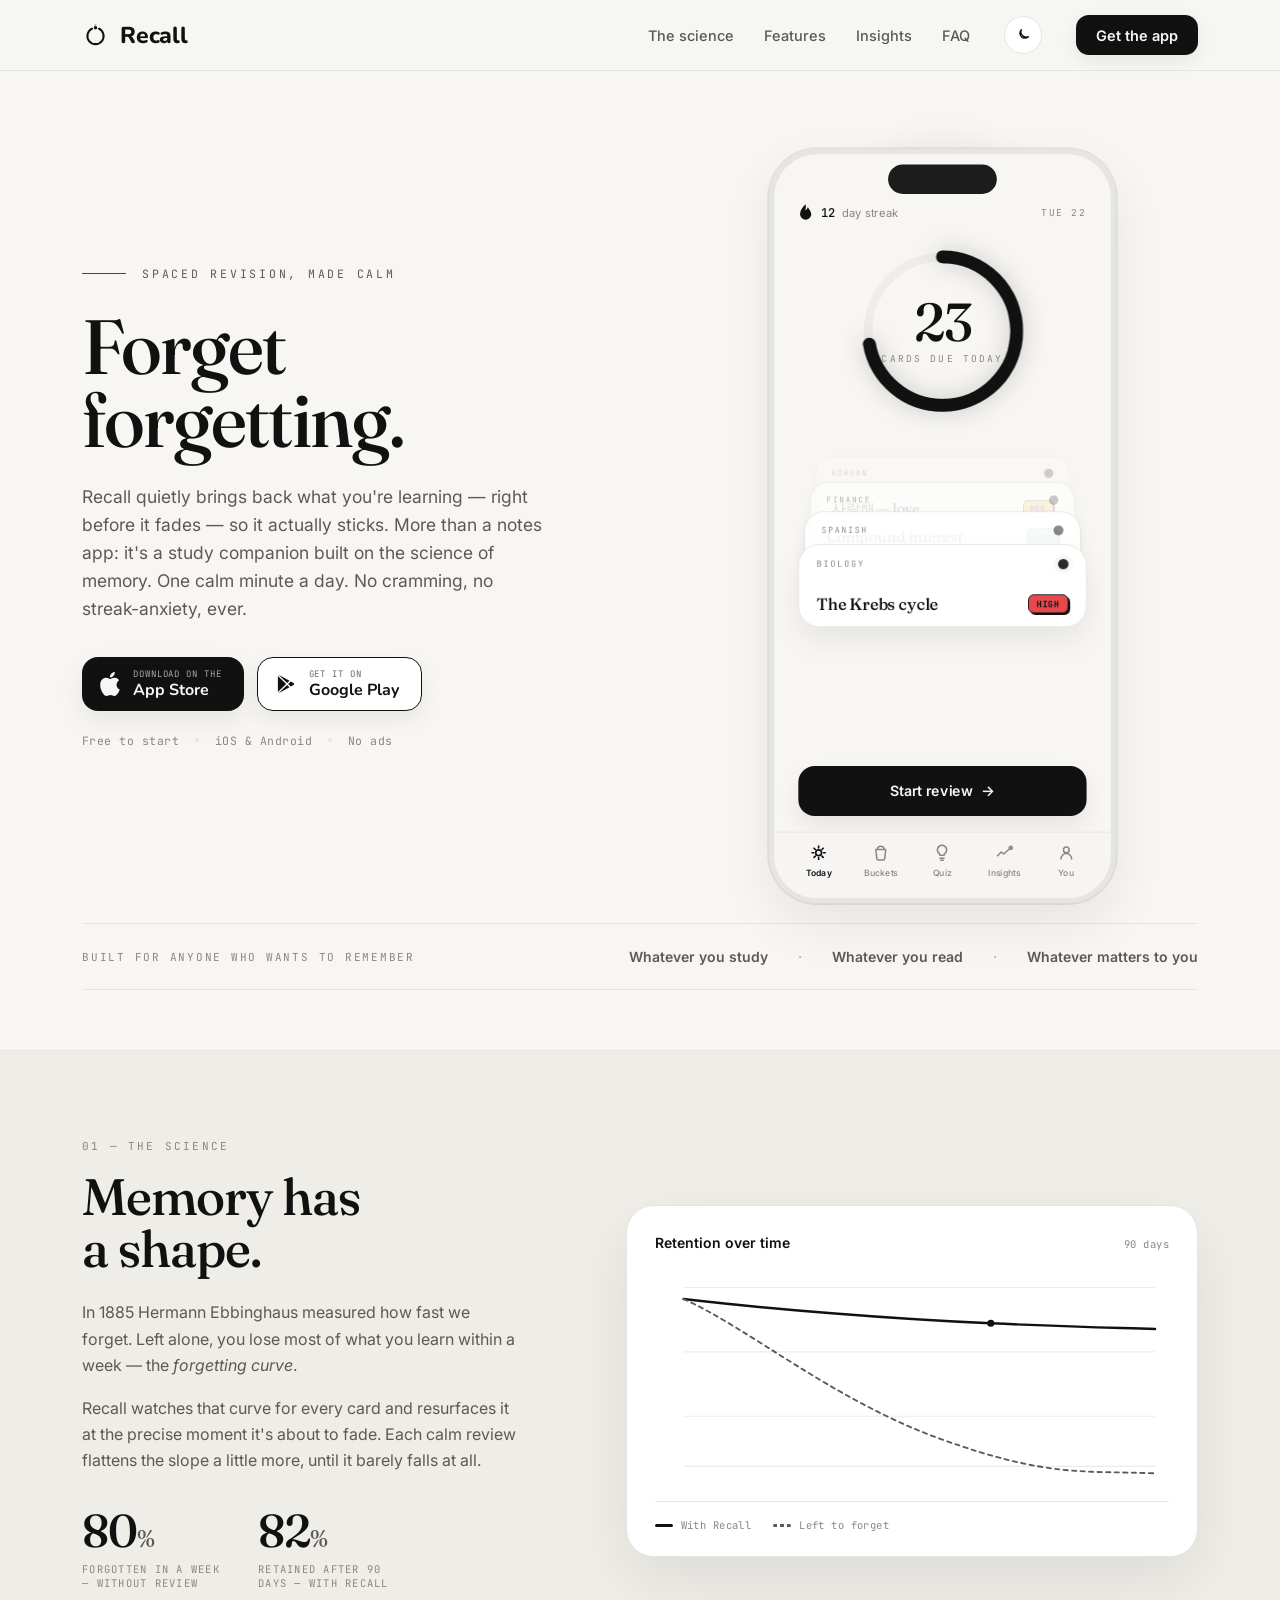
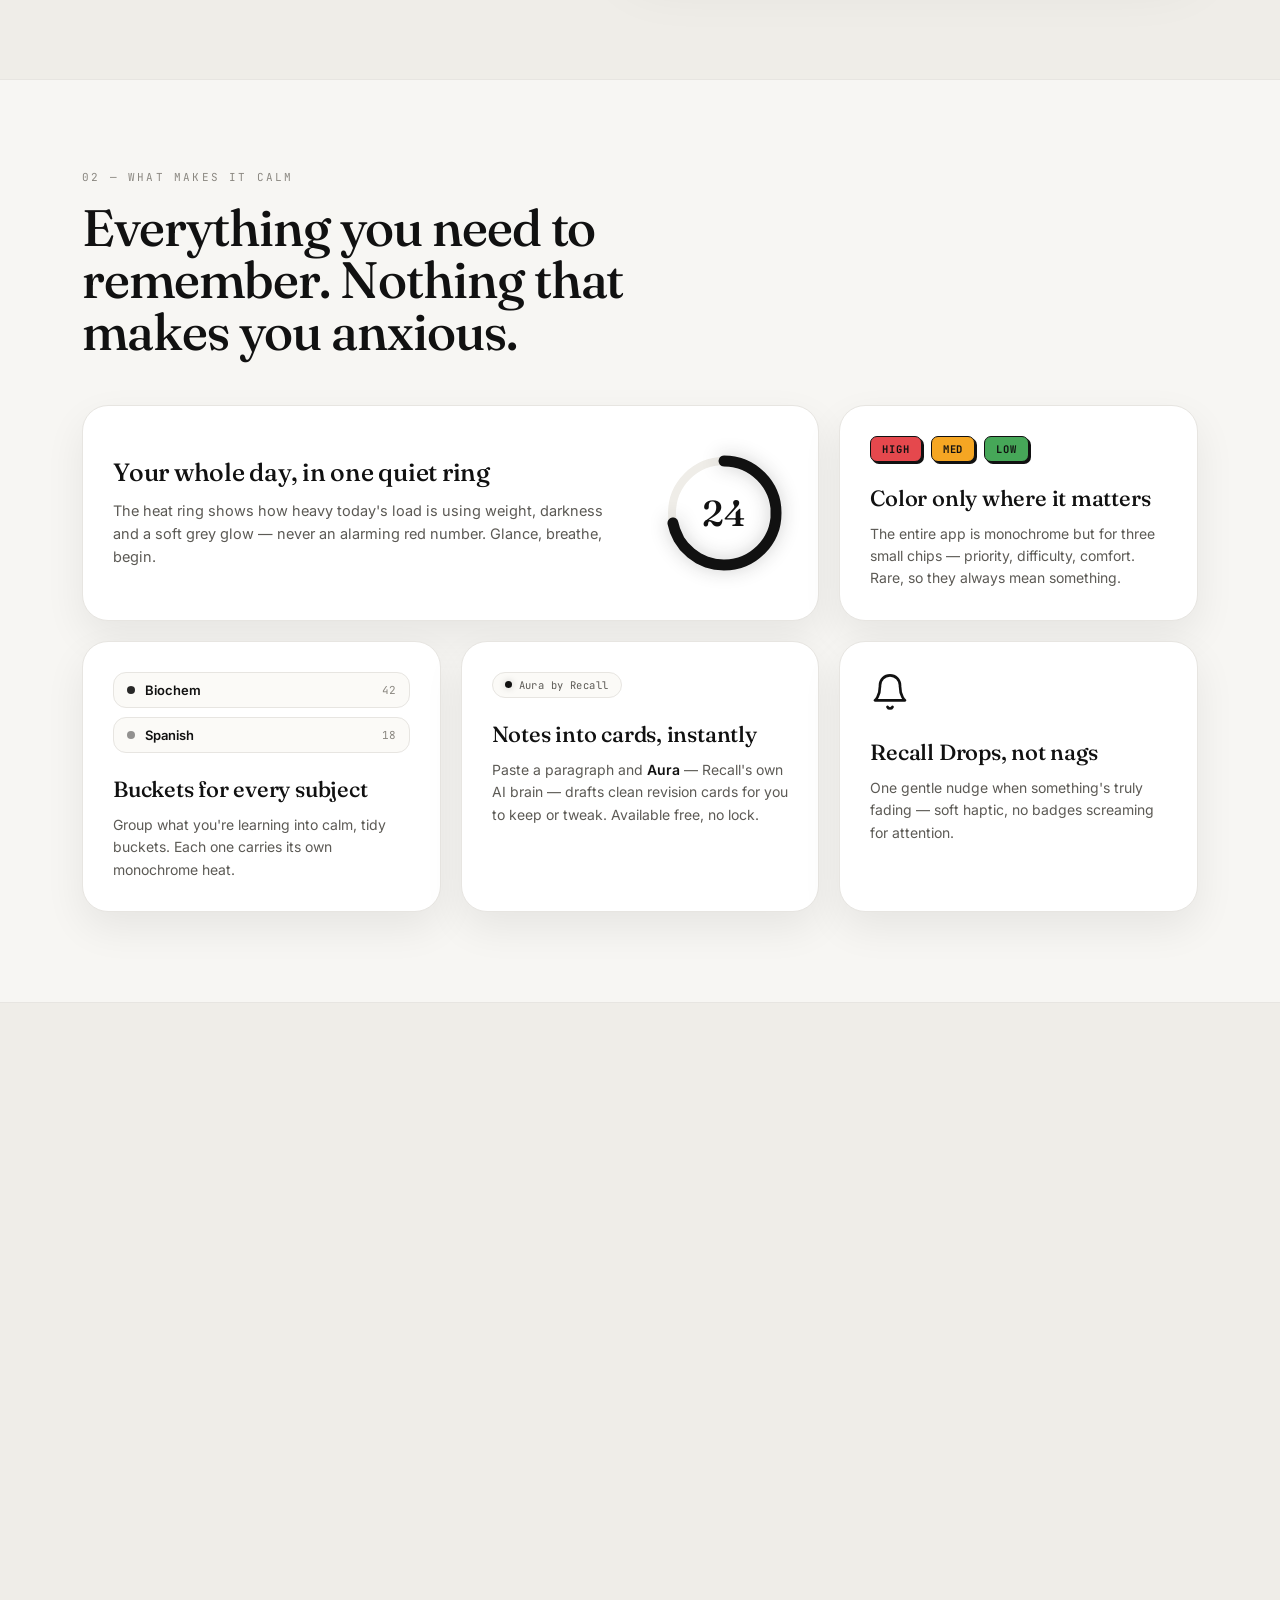
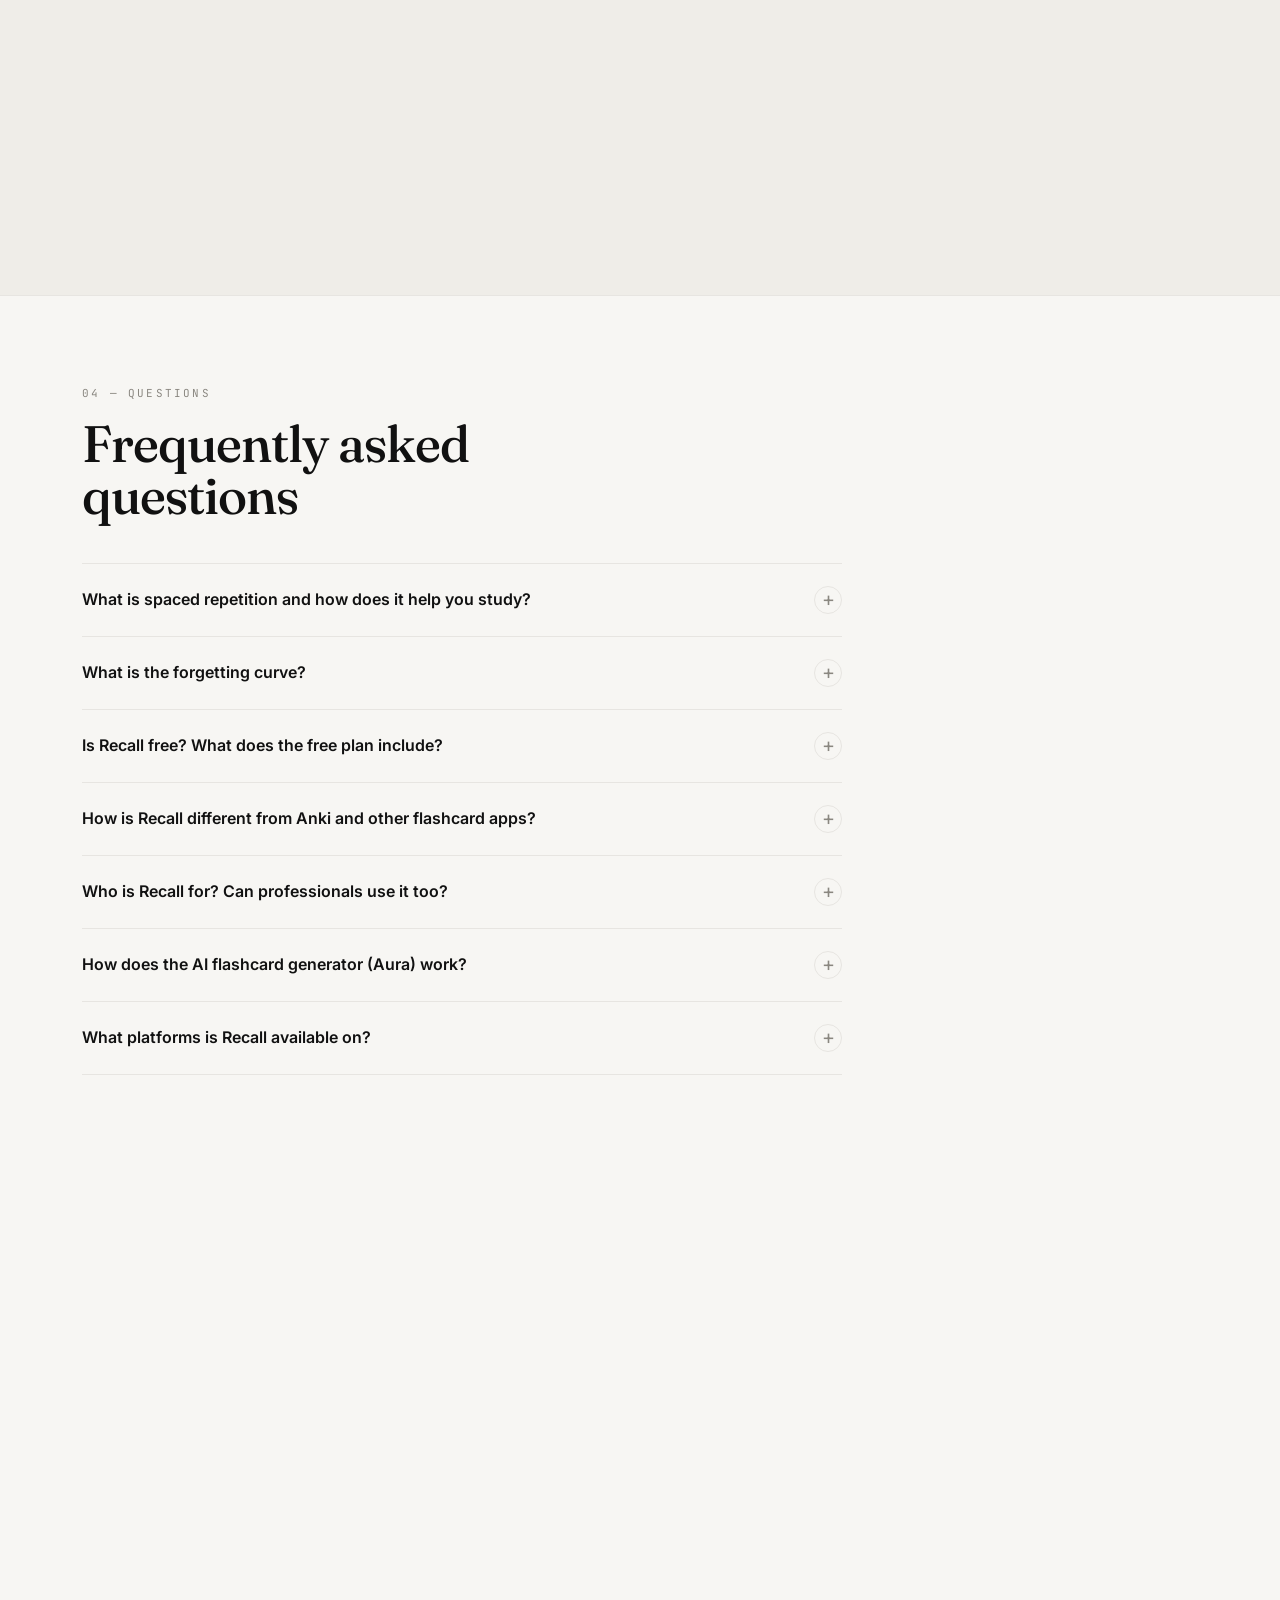
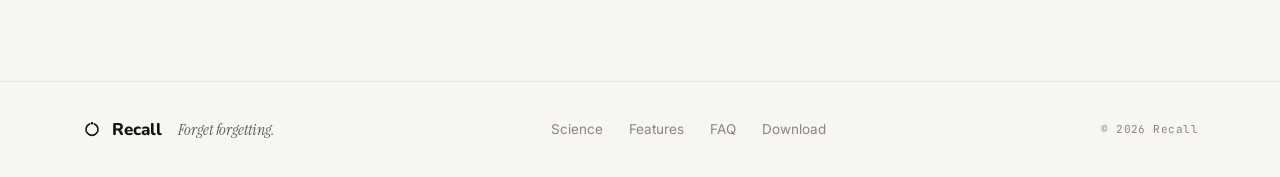
==== commit d0920878: "fix: use root-absolute asset paths for /recall subpath Relative css/js URLs broke when served at /re" ====
--- a/recall/index.html
+++ b/recall/index.html
@@ -202,7 +202,7 @@
   <link rel="preconnect" href="https://fonts.gstatic.com" crossorigin>
   <link href="https://fonts.googleapis.com/css2?family=Fraunces:opsz,wght@9..144,400;9..144,500;9..144,600&family=Instrument+Serif:ital@0;1&family=Inter:wght@400;500&family=JetBrains+Mono:wght@400;500;700&family=Nunito:wght@400;600;700;800;900&display=swap" rel="stylesheet">
 
-  <link rel="stylesheet" href="css/styles.css">
+  <link rel="stylesheet" href="/recall/css/styles.css">
   <noscript><style>[data-reveal]{opacity:1!important;transform:none!important}circle[data-anim="ring"]{stroke-dashoffset:151!important}path[data-anim="curve"]{stroke-dashoffset:0!important;stroke-dasharray:1300!important}path[data-anim="curve-dashed"]{opacity:1!important}.floaty{animation:none!important}</style></noscript>
 </head>
 <body>
@@ -573,6 +573,6 @@
 
 </div>
 
-<script src="js/main.js" defer></script>
+<script src="/recall/js/main.js" defer></script>
 </body>
 </html>
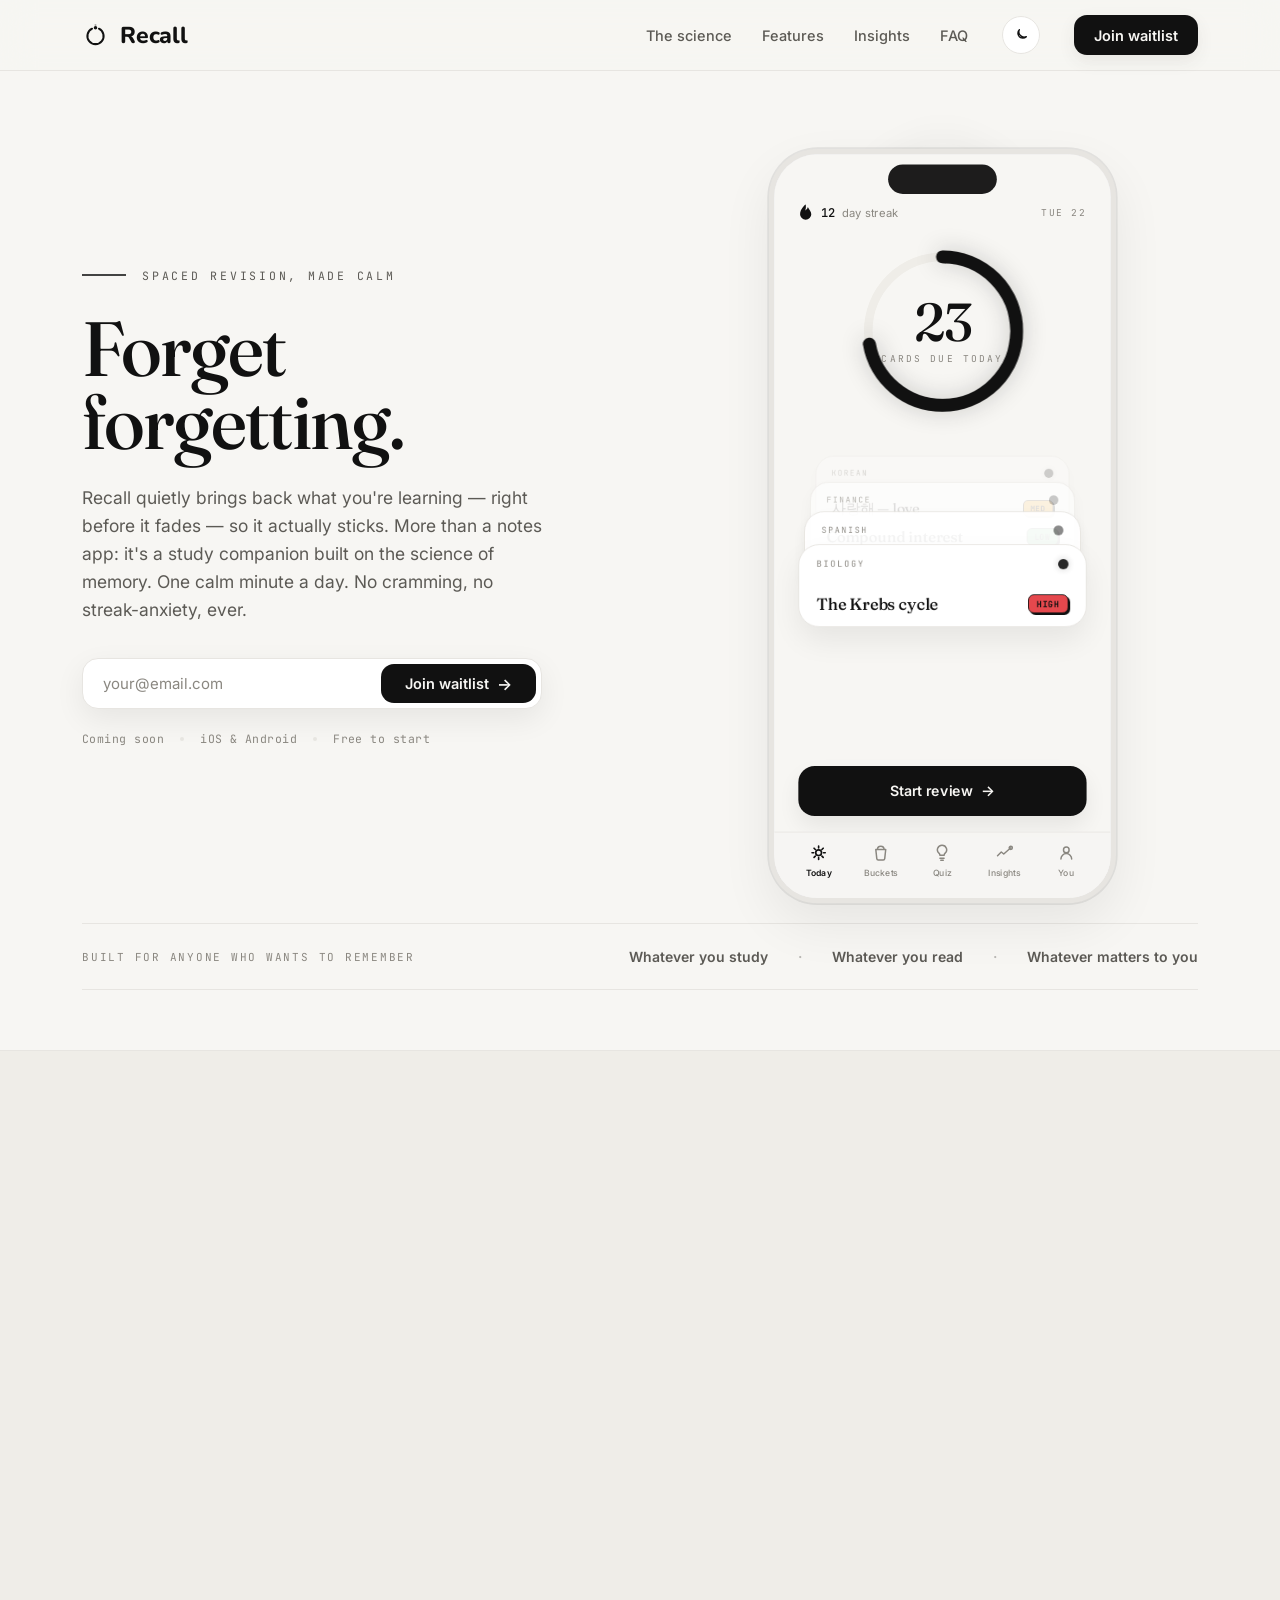
==== commit f42ba38d: "feat(recall): replace store links with waitlist email form - Remove App Store / Play Store buttons f" ====
--- a/recall/index.html
+++ b/recall/index.html
@@ -4,7 +4,7 @@
   <meta charset="utf-8">
   <meta name="viewport" content="width=device-width, initial-scale=1">
   <title>Recall – Free Spaced Repetition &amp; Flashcard App for Students | Remember What You Study</title>
-  <meta name="description" content="Recall is a free spaced repetition app that fights the forgetting curve so you actually remember what you study. AI-powered flashcards, calm revision reminders, and streak tracking — one quiet minute a day. Download on iOS &amp; Android.">
+  <meta name="description" content="Recall is a free spaced repetition app that fights the forgetting curve so you actually remember what you study. AI-powered flashcards, calm revision reminders, and streak tracking — one quiet minute a day. Coming soon to iOS &amp; Android.">
   <meta name="keywords" content="spaced repetition app, flashcard app, study app, notes app, remember what you study, forgetting curve, revision app for students, memory improvement app, best study app 2026, AI flashcards, exam preparation app, learn and remember, Anki alternative, free flashcard app, science-based learning">
   <meta name="author" content="Recall">
   <meta name="robots" content="index, follow, max-image-preview:large, max-snippet:-1, max-video-preview:-1">
@@ -20,7 +20,7 @@
   <meta property="og:type" content="website">
   <meta property="og:url" content="https://ripplelabs.in/recall">
   <meta property="og:title" content="Recall – Free Spaced Repetition App | Forget Forgetting">
-  <meta property="og:description" content="Free spaced repetition app that fights the forgetting curve. AI flashcards, calm reminders, streak tracking. One quiet minute a day — remember what you study. iOS &amp; Android.">
+  <meta property="og:description" content="Free spaced repetition app that fights the forgetting curve. AI flashcards, calm reminders, streak tracking. One quiet minute a day — remember what you study. Coming soon to iOS &amp; Android.">
   <meta property="og:image" content="https://ripplelabs.in/recall/assets/og-image.png">
   <meta property="og:image:width" content="1200">
   <meta property="og:image:height" content="630">
@@ -75,12 +75,12 @@
         "operatingSystem": "iOS, Android",
         "applicationCategory": "EducationApplication",
         "applicationSubCategory": "Study Tools",
-        "description": "Spaced repetition and flashcard app that uses the forgetting curve to resurface what you're learning at the precise moment it's about to fade. Features AI-powered card generation, streak tracking, and a calm, monochrome design. Free on iOS and Android.",
+        "description": "Spaced repetition and flashcard app that uses the forgetting curve to resurface what you're learning at the precise moment it's about to fade. Features AI-powered card generation, streak tracking, and a calm, monochrome design. Coming soon to iOS and Android.",
         "offers": {
           "@type": "Offer",
           "price": "0",
           "priceCurrency": "USD",
-          "availability": "https://schema.org/InStock"
+          "availability": "https://schema.org/PreOrder"
         },
         "featureList": "Spaced repetition engine, Forgetting curve tracking, AI-powered flashcard generation (Aura), Streak and adherence tracking, Insights dashboard with activity heatmap, Dark mode, Subject buckets, Gentle revision reminders (Recall Drops), Offline support",
         "screenshot": "https://ripplelabs.in/recall/assets/og-image.png",
@@ -154,10 +154,10 @@
           },
           {
             "@type": "Question",
-            "name": "What platforms is Recall available on?",
-            "acceptedAnswer": {
-              "@type": "Answer",
-              "text": "Recall is available as a native app on both iOS (iPhone, iPad) and Android. It features offline support so you can review your flashcards without an internet connection — your reviews sync automatically when you reconnect."
+            "name": "What platforms will Recall be available on?",
+            "acceptedAnswer": {
+              "@type": "Answer",
+              "text": "Recall is launching soon as a native app on iOS (iPhone, iPad) and Android. Join the waitlist to be first to know when it's ready. It will feature offline support so you can review your flashcards without an internet connection — your reviews sync automatically when you reconnect."
             }
           }
         ]
@@ -229,7 +229,7 @@
           <svg class="icon-moon" width="16" height="16" viewBox="0 0 24 24" fill="none" stroke="currentColor" stroke-width="2" stroke-linecap="round" stroke-linejoin="round"><path d="M20 14.5A8 8 0 0 1 9.5 4 7 7 0 1 0 20 14.5Z"/></svg>
           <svg class="icon-sun" width="17" height="17" viewBox="0 0 24 24" fill="none" stroke="currentColor" stroke-width="2" stroke-linecap="round" stroke-linejoin="round"><circle cx="12" cy="12" r="4.2"/><path d="M12 2.5v2M12 19.5v2M2.5 12h2M19.5 12h2M5 5l1.5 1.5M17.5 17.5L19 19M19 5l-1.5 1.5M6.5 17.5L5 19"/></svg>
         </button>
-        <a href="#get" class="nav-cta">Get the app</a>
+        <a href="#get" class="nav-cta">Join waitlist</a>
       </div>
     </nav>
   </header>
@@ -246,22 +246,26 @@
         </div>
         <h1 data-reveal class="hero-heading">Forget<br>forgetting.<span class="sr-only"> — Recall: the free spaced repetition and flashcard app that helps students and professionals remember what they study, using the science of the forgetting curve.</span></h1>
         <p data-reveal class="hero-sub" style="animation-delay:.08s">Recall quietly brings back what you're learning — right before it fades — so it actually sticks. More than a notes app: it's a study companion built on the science of memory. One calm minute a day. No cramming, no streak-anxiety, ever.</p>
-        <div data-reveal class="hero-buttons" style="animation-delay:.16s">
-          <a href="#get" class="btn-store btn-store--fill" aria-label="Download on the App Store">
-            <svg width="20" height="24" viewBox="0 0 814 1000" fill="currentColor" aria-hidden="true"><path d="M788.1 340.9c-5.8 4.5-108.2 62.2-108.2 190.5 0 148.4 130.3 200.9 134.2 202.2-.6 3.2-20.7 71.9-68.7 141.9-42.8 61.6-87.5 123.1-155.5 123.1s-85.5-39.5-164-39.5c-76.5 0-103.7 40.8-165.9 40.8s-105.6-57.8-155.5-127.4c-58.3-81.4-105.6-209.4-105.6-330.3 0-194.3 126.4-297.5 250.8-297.5 66.1 0 121.2 43.4 162.7 43.4 39.5 0 101.1-46 176.3-46 28.5 0 130.9 2.6 198.3 99.8zm-234-184.5c31.1-36.9 53.1-88.1 53.1-139.3 0-7.1-.6-14.3-1.9-20.1-50.6 1.9-110.8 33.7-147.1 75.8-28.5 32.4-55.1 83.6-55.1 135.5 0 7.8.6 15.6 1.3 18.2 2.6.6 6.4 1.3 10.2 1.3 45.4 0 103.5-30.4 139.5-71.4z"/></svg>
-            <div class="btn-store__text"><div class="btn-store__label">Download on the</div><div class="btn-store__name">App Store</div></div>
-          </a>
-          <a href="#get" class="btn-store btn-store--outline" aria-label="Get it on Google Play">
-            <svg width="20" height="22" viewBox="0 0 512 512" fill="currentColor" aria-hidden="true"><path d="M48 59.49v393a4.33 4.33 0 0 0 7.37 3.07L260 256 55.37 56.42A4.33 4.33 0 0 0 48 59.49zM345.8 174 89.22 32.64l-.16-.09c-4.42-2.4-8.62 3.58-5 7.06L285.19 231zM84.08 472.39c-3.64 3.48.56 9.46 5 7.06l.16-.09L345.8 338l-60.61-57.95zM449.38 231l-71.65-39.46L310.36 256l67.37 64.43L449.38 281c19.49-10.77 19.49-39.23 0-50z"/></svg>
-            <div class="btn-store__text"><div class="btn-store__label">Get it on</div><div class="btn-store__name">Google Play</div></div>
-          </a>
+        <div data-reveal class="hero-waitlist" style="animation-delay:.16s">
+          <form class="waitlist-form" action="https://formspree.io/f/xrewkndo" method="POST" data-waitlist>
+            <input type="hidden" name="_subject" value="Recall: Waitlist requested">
+            <input type="text" name="_gotcha" style="display:none" tabindex="-1" autocomplete="off">
+            <div class="waitlist-field">
+              <input type="email" name="email" class="waitlist-input" placeholder="your@email.com" required autocomplete="email">
+              <button type="submit" class="waitlist-btn">Join waitlist <span class="arrow">&#8594;</span></button>
+            </div>
+          </form>
+          <div class="waitlist-success" data-waitlist-success style="display:none">
+            <svg width="22" height="22" viewBox="0 0 24 24" fill="none" stroke="var(--ink)" stroke-width="2.5" stroke-linecap="round" stroke-linejoin="round" aria-hidden="true"><path d="M20 6L9 17l-5-5"/></svg>
+            <span>You're on the list</span>
+          </div>
         </div>
         <div data-reveal class="hero-meta" style="animation-delay:.22s">
-          <span class="label-mono-sm">Free to start</span>
+          <span class="label-mono-sm">Coming soon</span>
           <span class="dot"></span>
           <span class="label-mono-sm">iOS &amp; Android</span>
           <span class="dot"></span>
-          <span class="label-mono-sm">No ads</span>
+          <span class="label-mono-sm">Free to start</span>
         </div>
       </div>
 
@@ -527,8 +531,8 @@
           <p class="faq-a">Paste any text — lecture notes, textbook passages, articles — and Aura instantly generates clean, well-structured revision flashcards. Review, edit, or discard each card before adding it to your deck. Aura is available on the free tier with no usage lock.</p>
         </details>
         <details data-reveal class="faq-item" style="animation-delay:.26s">
-          <summary class="faq-q">What platforms is Recall available on?</summary>
-          <p class="faq-a">Recall is available as a native app on iOS (iPhone, iPad) and Android. It features offline support — review flashcards without internet and sync automatically when you reconnect.</p>
+          <summary class="faq-q">What platforms will Recall be available on?</summary>
+          <p class="faq-a">Recall is launching soon as a native app on iOS (iPhone, iPad) and Android. Join the waitlist to be first to know when it's ready. It will feature offline support — review flashcards without internet and sync automatically when you reconnect.</p>
         </details>
       </div>
     </section>
@@ -539,16 +543,20 @@
         <svg width="46" height="46" viewBox="0 0 100 100" fill="none" stroke="var(--ink)" stroke-width="7" stroke-linecap="round" stroke-linejoin="round" aria-hidden="true"><path d="M62.7 24.8 A30 30 0 1 1 37.3 24.8"/><circle cx="50" cy="21" r="6.5" fill="var(--ink)" stroke="none"/><circle cx="50" cy="11.5" r="3.8" fill="var(--ink)" stroke="none" opacity="0.34"/><circle cx="50" cy="4.5" r="2.2" fill="var(--ink)" stroke="none" opacity="0.16"/></svg>
       </div>
       <h2 data-reveal id="cta-heading" class="cta-heading">Start remembering.</h2>
-      <p data-reveal class="cta-sub" style="animation-delay:.08s">Download Recall and bring back everything you've worked to learn — calmly, one quiet minute a day.</p>
-      <div data-reveal class="cta-buttons" style="animation-delay:.14s">
-        <a href="#top" class="btn-store btn-store--fill" aria-label="Download on the App Store">
-          <svg width="21" height="25" viewBox="0 0 814 1000" fill="currentColor" aria-hidden="true"><path d="M788.1 340.9c-5.8 4.5-108.2 62.2-108.2 190.5 0 148.4 130.3 200.9 134.2 202.2-.6 3.2-20.7 71.9-68.7 141.9-42.8 61.6-87.5 123.1-155.5 123.1s-85.5-39.5-164-39.5c-76.5 0-103.7 40.8-165.9 40.8s-105.6-57.8-155.5-127.4c-58.3-81.4-105.6-209.4-105.6-330.3 0-194.3 126.4-297.5 250.8-297.5 66.1 0 121.2 43.4 162.7 43.4 39.5 0 101.1-46 176.3-46 28.5 0 130.9 2.6 198.3 99.8zm-234-184.5c31.1-36.9 53.1-88.1 53.1-139.3 0-7.1-.6-14.3-1.9-20.1-50.6 1.9-110.8 33.7-147.1 75.8-28.5 32.4-55.1 83.6-55.1 135.5 0 7.8.6 15.6 1.3 18.2 2.6.6 6.4 1.3 10.2 1.3 45.4 0 103.5-30.4 139.5-71.4z"/></svg>
-          <div class="btn-store__text"><div class="btn-store__label">Download on the</div><div class="btn-store__name">App Store</div></div>
-        </a>
-        <a href="#top" class="btn-store btn-store--outline" aria-label="Get it on Google Play">
-          <svg width="21" height="23" viewBox="0 0 512 512" fill="currentColor" aria-hidden="true"><path d="M48 59.49v393a4.33 4.33 0 0 0 7.37 3.07L260 256 55.37 56.42A4.33 4.33 0 0 0 48 59.49zM345.8 174 89.22 32.64l-.16-.09c-4.42-2.4-8.62 3.58-5 7.06L285.19 231zM84.08 472.39c-3.64 3.48.56 9.46 5 7.06l.16-.09L345.8 338l-60.61-57.95zM449.38 231l-71.65-39.46L310.36 256l67.37 64.43L449.38 281c19.49-10.77 19.49-39.23 0-50z"/></svg>
-          <div class="btn-store__text"><div class="btn-store__label">Get it on</div><div class="btn-store__name">Google Play</div></div>
-        </a>
+      <p data-reveal class="cta-sub" style="animation-delay:.08s">Be the first to know when Recall launches. Drop your email — we'll only write once.</p>
+      <div data-reveal class="cta-waitlist" style="animation-delay:.14s">
+        <form class="waitlist-form" action="https://formspree.io/f/xrewkndo" method="POST" data-waitlist>
+          <input type="hidden" name="_subject" value="Recall: Waitlist requested">
+          <input type="text" name="_gotcha" style="display:none" tabindex="-1" autocomplete="off">
+          <div class="waitlist-field">
+            <input type="email" name="email" class="waitlist-input" placeholder="your@email.com" required autocomplete="email">
+            <button type="submit" class="waitlist-btn">Join waitlist <span class="arrow">&#8594;</span></button>
+          </div>
+        </form>
+        <div class="waitlist-success" data-waitlist-success style="display:none">
+          <svg width="22" height="22" viewBox="0 0 24 24" fill="none" stroke="var(--ink)" stroke-width="2.5" stroke-linecap="round" stroke-linejoin="round" aria-hidden="true"><path d="M20 6L9 17l-5-5"/></svg>
+          <span>You're on the list</span>
+        </div>
       </div>
     </section>
   </main>
@@ -565,7 +573,7 @@
         <a href="#science">Science</a>
         <a href="#features">Features</a>
         <a href="#faq">FAQ</a>
-        <a href="#get">Download</a>
+        <a href="#get">Waitlist</a>
       </nav>
       <span class="footer-copy">&copy; 2026 Recall</span>
     </div>
--- a/recall/css/styles.css
+++ b/recall/css/styles.css
@@ -316,48 +316,91 @@
   color: var(--soft);
 }
 
-/* Store buttons */
-.hero-buttons, .cta-buttons {
-  display: flex;
-  flex-wrap: wrap;
-  gap: 13px;
+/* Waitlist form */
+.hero-waitlist {
   margin-top: 34px;
 }
-.btn-store {
-  display: flex;
-  align-items: center;
-  gap: 13px;
-  padding: 12px 22px 12px 18px;
+.cta-waitlist {
+  margin-top: 38px;
+  display: flex;
+  justify-content: center;
+}
+.waitlist-form {
+  width: 100%;
+  max-width: 460px;
+}
+.waitlist-field {
+  display: flex;
+  gap: 0;
   border-radius: 16px;
-  text-decoration: none;
-  box-shadow: 0 10px 26px var(--shadow);
-  transition: transform .35s cubic-bezier(.34,1.42,.64,1);
-}
-.btn-store:hover { transform: translateY(-3px); }
-.btn-store--fill {
+  border: 1.5px solid var(--line);
+  background: var(--card);
+  box-shadow: 0 10px 30px var(--shadow);
+  overflow: hidden;
+  transition: border-color .3s, box-shadow .3s;
+}
+.waitlist-field:focus-within {
+  border-color: var(--ink);
+  box-shadow: 0 10px 30px var(--shadow), 0 0 0 3px color-mix(in srgb, var(--ink) 10%, transparent);
+}
+.waitlist-input {
+  flex: 1;
+  min-width: 0;
+  padding: 15px 20px;
+  border: none;
+  background: transparent;
+  font-family: 'Inter', system-ui, sans-serif;
+  font-size: 15px;
+  color: var(--ink);
+  outline: none;
+}
+.waitlist-input::placeholder {
+  color: var(--faint);
+  opacity: 1;
+}
+.waitlist-btn {
+  flex: none;
+  display: flex;
+  align-items: center;
+  gap: 8px;
+  padding: 0 24px;
+  margin: 5px 5px 5px 0;
+  border: none;
+  border-radius: 13px;
   background: var(--ink);
   color: var(--canvas);
-}
-.btn-store--outline {
-  border: 1.5px solid var(--ink);
-  background: var(--card);
+  font-family: 'Inter', system-ui, sans-serif;
+  font-weight: 600;
+  font-size: 14.5px;
+  cursor: pointer;
+  white-space: nowrap;
+  transition: transform .35s cubic-bezier(.34,1.42,.64,1), opacity .3s;
+}
+.waitlist-btn:hover { transform: translateY(-2px); }
+.waitlist-btn:active { transform: scale(0.97); }
+.waitlist-btn:disabled {
+  opacity: 0.6;
+  cursor: not-allowed;
+  transform: none;
+}
+.waitlist-btn .arrow { font-size: 16px; line-height: 1; }
+.waitlist-success {
+  display: flex;
+  align-items: center;
+  justify-content: center;
+  gap: 10px;
+  padding: 16px 0;
+  font-family: 'Instrument Serif', serif;
+  font-style: italic;
+  font-size: 18px;
   color: var(--ink);
-  box-shadow: 0 8px 22px var(--shadow);
-}
-.btn-store__text { text-align: left; line-height: 1; }
-.btn-store__label {
-  font-family: 'JetBrains Mono', monospace;
-  font-size: 9px;
-  letter-spacing: 0.1em;
-  text-transform: uppercase;
-  opacity: 0.66;
-  margin-bottom: 3px;
-}
-.btn-store--outline .btn-store__label { opacity: 0.62; }
-.btn-store__name {
-  font-family: 'Nunito', sans-serif;
-  font-weight: 700;
-  font-size: 16px;
+  animation: revealIn .6s cubic-bezier(.2,.7,.2,1) both;
+}
+.waitlist-error {
+  margin-top: 10px;
+  font-size: 13px;
+  color: #E5484D;
+  text-align: center;
 }
 
 /* Meta line */
@@ -1123,13 +1166,9 @@
   line-height: 1.6;
   color: var(--soft);
 }
-.cta-buttons {
-  justify-content: center;
-  margin-top: 38px;
-}
-.cta-buttons .btn-store { box-shadow: 0 12px 30px var(--shadow); }
-.cta-buttons .btn-store--outline { box-shadow: 0 10px 26px var(--shadow); }
-.cta-buttons .btn-store__name { font-size: 17px; }
+.cta-waitlist .waitlist-form {
+  max-width: 480px;
+}
 
 /* ══════════════════════════════════════════════════════════
    FOOTER
@@ -1366,7 +1405,10 @@
 
   /* CTA */
   .cta-section { padding-top: 64px; padding-bottom: 64px; }
-  .cta-buttons { flex-direction: column; align-items: center; }
+
+  /* Waitlist mobile */
+  .waitlist-field { flex-direction: column; border-radius: 18px; }
+  .waitlist-btn { margin: 0 5px 5px; padding: 14px 24px; border-radius: 14px; justify-content: center; }
 
   /* Footer */
   .footer-inner { flex-direction: column; text-align: center; gap: 16px; }
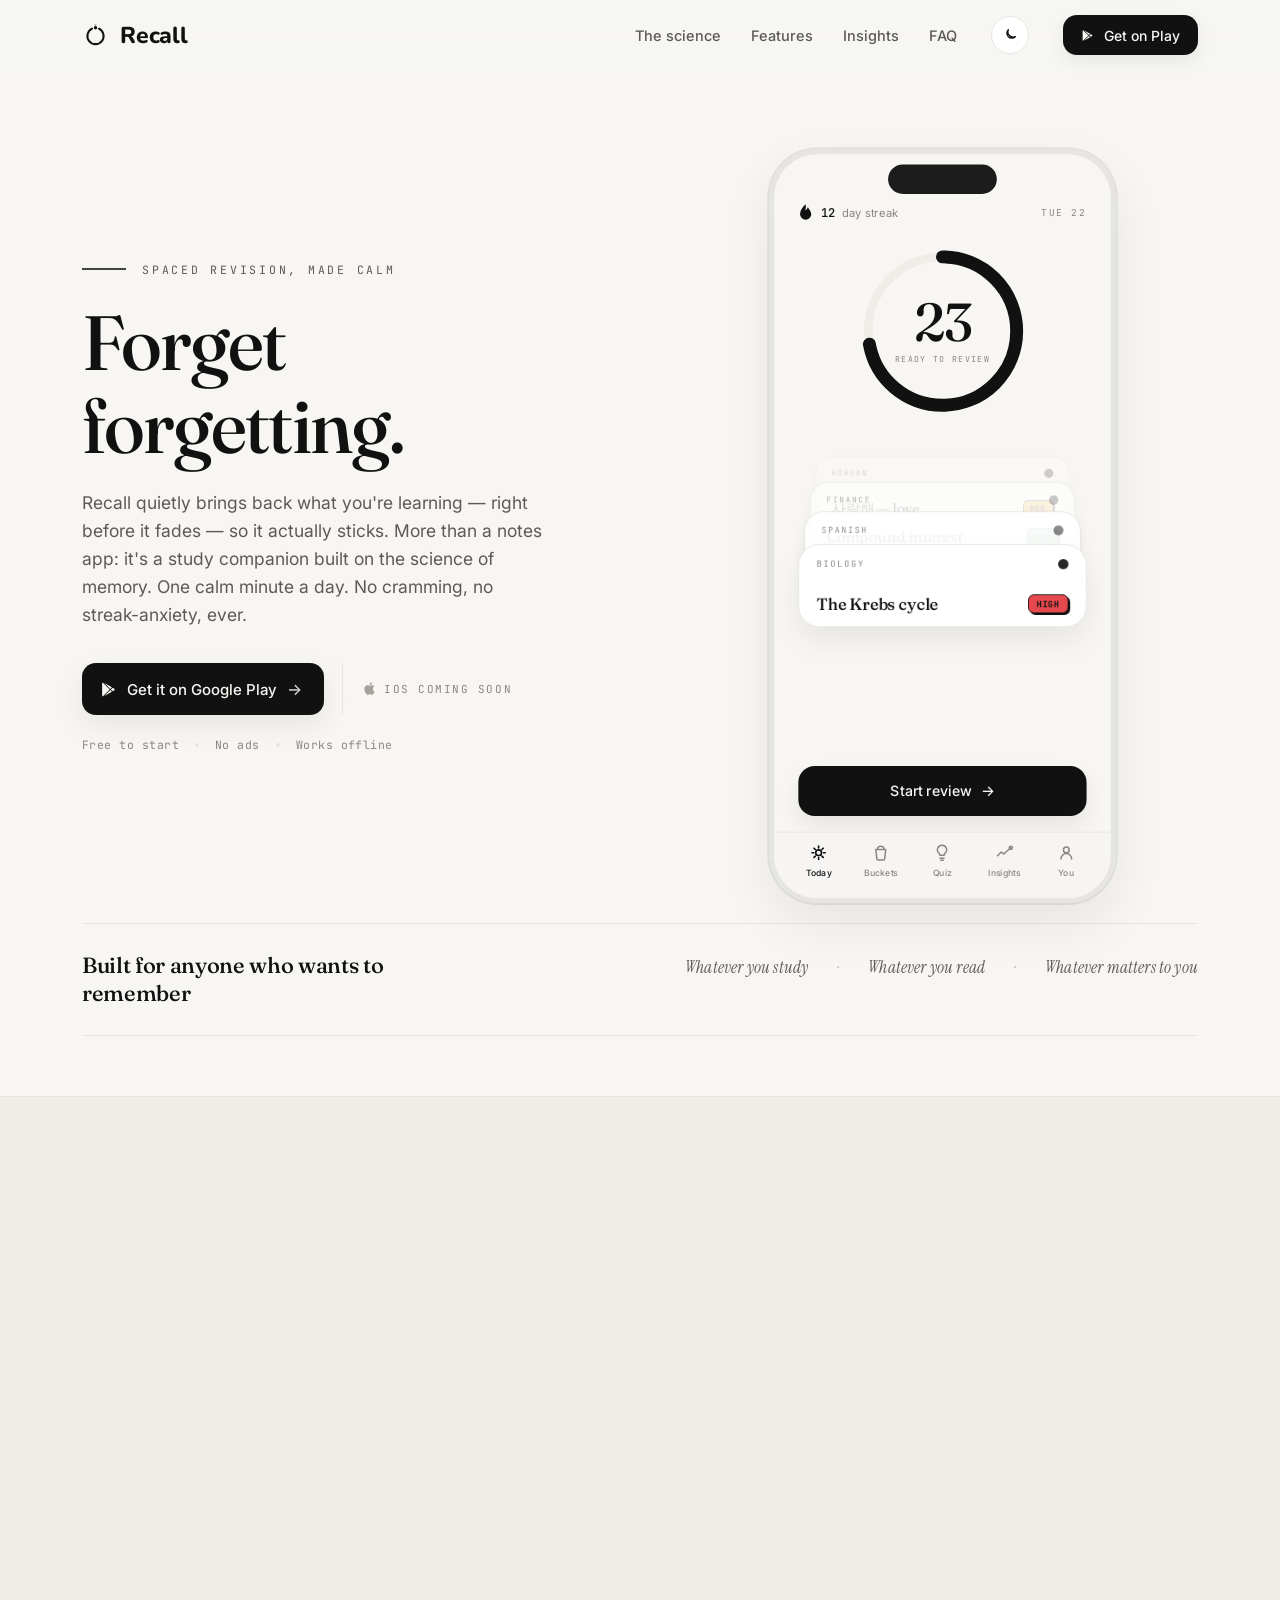
==== commit 05ff57d0: "feat(recall): align landing copy and UI with the shipped app Reposition Aura around ask/summarize/re" ====
--- a/recall/index.html
+++ b/recall/index.html
@@ -3,9 +3,8 @@
 <head>
   <meta charset="utf-8">
   <meta name="viewport" content="width=device-width, initial-scale=1">
-  <title>Recall – Free Spaced Repetition &amp; Flashcard App for Students | Remember What You Study</title>
-  <meta name="description" content="Recall is a free spaced repetition app that fights the forgetting curve so you actually remember what you study. AI-powered flashcards, calm revision reminders, and streak tracking — one quiet minute a day. Coming soon to iOS &amp; Android.">
-  <meta name="keywords" content="spaced repetition app, flashcard app, study app, notes app, remember what you study, forgetting curve, revision app for students, memory improvement app, best study app 2026, AI flashcards, exam preparation app, learn and remember, Anki alternative, free flashcard app, science-based learning">
+  <title>Recall – Free Spaced Repetition App for Notes &amp; Study | Remember What You Read</title>
+  <meta name="description" content="Recall is a free spaced repetition app that brings your own notes back right before you forget them. Calm revision reminders, offline reviews, and an AI that answers questions about the notes you've saved. On Google Play, no ads.">
   <meta name="author" content="Recall">
   <meta name="robots" content="index, follow, max-image-preview:large, max-snippet:-1, max-video-preview:-1">
   <link rel="canonical" href="https://ripplelabs.in/recall">
@@ -20,20 +19,20 @@
   <meta property="og:type" content="website">
   <meta property="og:url" content="https://ripplelabs.in/recall">
   <meta property="og:title" content="Recall – Free Spaced Repetition App | Forget Forgetting">
-  <meta property="og:description" content="Free spaced repetition app that fights the forgetting curve. AI flashcards, calm reminders, streak tracking. One quiet minute a day — remember what you study. Coming soon to iOS &amp; Android.">
+  <meta property="og:description" content="Recall brings your own notes back right before you forget them. Calm reminders, offline reviews, and an AI that answers from what you've saved. On Google Play, no ads.">
   <meta property="og:image" content="https://ripplelabs.in/recall/assets/og-image.png">
   <meta property="og:image:width" content="1200">
   <meta property="og:image:height" content="630">
-  <meta property="og:image:alt" content="Recall app showing spaced repetition flashcard review with forgetting curve chart">
+  <meta property="og:image:alt" content="The Recall wordmark and open-ring logo above the line: Forget forgetting">
   <meta property="og:site_name" content="Recall">
   <meta property="og:locale" content="en_US">
 
   <!-- Twitter Card -->
   <meta name="twitter:card" content="summary_large_image">
   <meta name="twitter:title" content="Recall – Free Spaced Repetition App | Forget Forgetting">
-  <meta name="twitter:description" content="Free spaced repetition app that fights the forgetting curve. AI flashcards, calm reminders, streak tracking. One quiet minute a day.">
+  <meta name="twitter:description" content="Recall brings your own notes back right before you forget them. Calm reminders, offline reviews, and an AI that answers from what you've saved. On Google Play, no ads.">
   <meta name="twitter:image" content="https://ripplelabs.in/recall/assets/og-image.png">
-  <meta name="twitter:image:alt" content="Recall app showing spaced repetition flashcard review with forgetting curve chart">
+  <meta name="twitter:image:alt" content="The Recall wordmark and open-ring logo above the line: Forget forgetting">
 
   <!-- Structured Data -->
   <script type="application/ld+json">
@@ -42,21 +41,18 @@
     "@graph": [
       {
         "@type": "WebSite",
+        "@id": "https://ripplelabs.in/recall#website",
         "name": "Recall",
         "url": "https://ripplelabs.in/recall",
-        "description": "Free spaced repetition and flashcard app that uses the forgetting curve to help students and professionals remember what they learn.",
-        "potentialAction": {
-          "@type": "SearchAction",
-          "target": "https://ripplelabs.in/recall#get",
-          "query-input": "required name=search_term_string"
-        }
+        "description": "Free spaced repetition app that uses the forgetting curve to bring your own notes back right before you forget them.",
+        "publisher": { "@id": "https://ripplelabs.in/#organization" }
       },
       {
         "@type": "WebPage",
         "@id": "https://ripplelabs.in/recall",
         "url": "https://ripplelabs.in/recall",
-        "name": "Recall – Free Spaced Repetition & Flashcard App for Students",
-        "description": "Recall is a free spaced repetition app that fights the forgetting curve so you actually remember what you study. AI-powered flashcards, calm revision reminders, and streak tracking.",
+        "name": "Recall – Free Spaced Repetition App for Notes & Study",
+        "description": "Recall is a free spaced repetition app that brings your own notes back right before you forget them, with calm revision reminders and offline reviews.",
         "isPartOf": { "@id": "https://ripplelabs.in/recall#website" },
         "about": {
           "@type": "Thing",
@@ -72,27 +68,42 @@
       {
         "@type": "SoftwareApplication",
         "name": "Recall",
-        "operatingSystem": "iOS, Android",
+        "operatingSystem": "Android",
         "applicationCategory": "EducationApplication",
         "applicationSubCategory": "Study Tools",
-        "description": "Spaced repetition and flashcard app that uses the forgetting curve to resurface what you're learning at the precise moment it's about to fade. Features AI-powered card generation, streak tracking, and a calm, monochrome design. Coming soon to iOS and Android.",
+        "description": "Spaced repetition app that uses the forgetting curve to resurface your own notes at the moment they are about to fade. Includes gentle revision reminders you can tune, offline reviews, a quiet insights dashboard, and Aura — an AI that summarises and answers questions about the notes you have saved. Available on Android via Google Play; iOS in progress.",
         "offers": {
           "@type": "Offer",
           "price": "0",
           "priceCurrency": "USD",
-          "availability": "https://schema.org/PreOrder"
+          "availability": "https://schema.org/InStock",
+          "url": "https://play.google.com/store/apps/details?id=app.recall"
         },
-        "featureList": "Spaced repetition engine, Forgetting curve tracking, AI-powered flashcard generation (Aura), Streak and adherence tracking, Insights dashboard with activity heatmap, Dark mode, Subject buckets, Gentle revision reminders (Recall Drops), Offline support",
+        "downloadUrl": "https://play.google.com/store/apps/details?id=app.recall",
+        "installUrl": "https://play.google.com/store/apps/details?id=app.recall",
+        "featureList": "Spaced repetition engine (FSRS), Forgetting curve tracking, Ask and summarise your own notes with Aura AI, Notes from text, links, YouTube, PDFs and images, Streak and adherence tracking, Insights dashboard with activity heatmap, Tunable revision reminders (Recall Drops) with quiet hours, Per-note and per-bucket spaced revision opt-out, Subject buckets, Dark mode, Offline reviews with sync",
         "screenshot": "https://ripplelabs.in/recall/assets/og-image.png",
-        "softwareVersion": "1.0",
-        "datePublished": "2026-06-01"
+        "softwareVersion": "1.3.1",
+        "datePublished": "2026-06-01",
+        "publisher": { "@id": "https://ripplelabs.in/#organization" }
       },
       {
         "@type": "Organization",
-        "name": "Recall",
-        "url": "https://ripplelabs.in/recall",
-        "logo": "https://ripplelabs.in/recall/assets/og-image.png",
-        "sameAs": []
+        "@id": "https://ripplelabs.in/#organization",
+        "name": "Ripple Labs",
+        "url": "https://ripplelabs.in",
+        "logo": {
+          "@type": "ImageObject",
+          "url": "https://ripplelabs.in/recall/assets/og-image.png",
+          "width": 1200,
+          "height": 630
+        },
+        "brand": {
+          "@type": "Brand",
+          "name": "Recall",
+          "logo": "https://ripplelabs.in/recall/assets/og-image.png"
+        },
+        "sameAs": ["https://play.google.com/store/apps/details?id=app.recall"]
       },
       {
         "@type": "BreadcrumbList",
@@ -109,7 +120,7 @@
             "name": "What is spaced repetition and how does it help you study?",
             "acceptedAnswer": {
               "@type": "Answer",
-              "text": "Spaced repetition is a scientifically proven learning technique that schedules reviews at increasing intervals. Instead of cramming everything the night before, you revisit material right before you'd forget it — which strengthens long-term memory. Research shows spaced repetition can improve retention by over 80% compared to massed practice. Recall automates this process for every card you create."
+              "text": "Spaced repetition is a learning technique that schedules reviews at widening intervals. Instead of cramming everything the night before, you revisit material right before you'd forget it, which is what strengthens long-term memory. Decades of research find it substantially outperforms massed practice. Recall runs that schedule for every card you save, so you never have to work out when to review."
             }
           },
           {
@@ -117,15 +128,15 @@
             "name": "What is the forgetting curve and why does it matter?",
             "acceptedAnswer": {
               "@type": "Answer",
-              "text": "The forgetting curve was discovered by psychologist Hermann Ebbinghaus in 1885. It demonstrates that without active review, you lose approximately 80% of newly learned information within one week. The curve is exponential — most forgetting happens in the first 24 hours. Recall tracks this curve for every flashcard individually and sends a gentle nudge (called a Recall Drop) at the precise moment a memory is about to fade, flattening the curve over time until retention stabilizes above 80% even after 90 days."
+              "text": "The forgetting curve was discovered by psychologist Hermann Ebbinghaus in 1885. It demonstrates that without active review, you lose approximately 80% of newly learned information within one week. The curve is exponential — most forgetting happens in the first 24 hours. Recall models this curve for every card individually and sends a gentle nudge, called a Recall Drop, at the moment a memory is about to fade, so the slope flattens with each review instead of falling away."
             }
           },
           {
             "@type": "Question",
-            "name": "Is Recall free? What does the free plan include?",
+            "name": "Is Recall free?",
             "acceptedAnswer": {
               "@type": "Answer",
-              "text": "Yes, Recall is completely free to start with zero ads. The free tier includes the full spaced repetition engine, unlimited flashcards, subject buckets, AI-powered card generation via Aura (Recall's built-in AI), streak tracking, adherence stats, and the activity heatmap. There are no paywalls on core learning features. A Pro tier adds advanced analytics like per-card forgetting curve visualization."
+              "text": "Recall is free, has no ads, and currently has no paywall anywhere in the app. That covers the whole spaced-revision engine, your buckets and notes, Recall Drops, the insights dashboard, and asking or summarising your own notes with Aura. A Premium plan will arrive later for the heavier things — the larger AI models and quiz — and anything that is ever limited is always shown to you inside the app."
             }
           },
           {
@@ -133,7 +144,7 @@
             "name": "How is Recall different from Anki and other flashcard apps?",
             "acceptedAnswer": {
               "@type": "Answer",
-              "text": "Recall is designed to be calm and anxiety-free, unlike traditional flashcard apps. Key differences: (1) A monochrome design with color only for priority chips — no alarming red numbers. (2) A heat ring instead of a score counter — you glance at it, breathe, and begin. (3) Gentle haptic nudges (Recall Drops) instead of badge notifications screaming for attention. (4) A quiet insights ledger instead of competitive leaderboards or streak-shaming. (5) Built-in AI (Aura) that converts your notes into revision cards instantly. It's spaced repetition without the anxiety."
+              "text": "Recall is built to be calm where most flashcard apps are demanding. Key differences: (1) A monochrome design with colour only for small priority chips — no alarming red numbers. (2) One quiet ring showing how much is ready to review, instead of a score counter. (3) Recall Drops are gentle haptic nudges rather than badge spam, and you choose how insistent they are, with quiet hours. (4) Insights read as a private ledger, not a leaderboard, with no streak-shaming. (5) Aura, the built-in AI, answers questions about the notes you have already saved instead of pushing generated content at you. (6) Spaced revision is opt-in per note and per bucket, so nothing is forced into your queue."
             }
           },
           {
@@ -146,18 +157,18 @@
           },
           {
             "@type": "Question",
-            "name": "How does the AI flashcard generator (Aura) work?",
+            "name": "What does Aura, the built-in AI, actually do?",
             "acceptedAnswer": {
               "@type": "Answer",
-              "text": "Aura is Recall's built-in AI brain. You paste any paragraph — lecture notes, textbook passages, articles — and Aura instantly generates clean, well-structured revision flashcards. You can review, edit, or discard each card before adding it to your study deck. Aura is available on the free tier with no usage lock, making it the fastest way to turn your reading into lasting memory."
+              "text": "Aura works on the notes you have already saved, rather than writing new material for you. It summarises a whole bucket, answers questions about your own material and shows which notes the answer came from, and suggests clearer rewrites of a note you are editing. Answers are grounded in your notes first; if your notes do not cover something, Aura falls back on general knowledge rather than inventing a citation. It does not browse the web. You can also tell Aura how you like answers written, and it remembers that for you."
             }
           },
           {
             "@type": "Question",
-            "name": "What platforms will Recall be available on?",
+            "name": "What platforms is Recall available on?",
             "acceptedAnswer": {
               "@type": "Answer",
-              "text": "Recall is launching soon as a native app on iOS (iPhone, iPad) and Android. Join the waitlist to be first to know when it's ready. It will feature offline support so you can review your flashcards without an internet connection — your reviews sync automatically when you reconnect."
+              "text": "Recall is available on Android through Google Play. An iOS version for iPhone and iPad is in progress. Reviews work offline — your cards are cached on the device and anything you review while disconnected syncs the moment you are back online."
             }
           }
         ]
@@ -165,31 +176,31 @@
       {
         "@type": "HowTo",
         "name": "How to use spaced repetition with Recall to remember what you study",
-        "description": "A simple guide to using Recall's spaced repetition system to build lasting memory in just one minute a day.",
+        "description": "A simple guide to using Recall's spaced repetition system to build lasting memory in about a minute a day.",
         "step": [
           {
             "@type": "HowToStep",
             "position": 1,
-            "name": "Create flashcards from your notes",
-            "text": "Paste your lecture notes, textbook highlights, or any text into Recall. Aura (the built-in AI) instantly generates clean revision flashcards, or create them manually. Organize cards into subject buckets like Biochem, Spanish, or Finance."
+            "name": "Save what you want to remember",
+            "text": "Add a note to Recall — typed text, a link, a YouTube video, a PDF or an image. Organise notes into subject buckets like Biochem, Spanish or Finance. Each note you mark for spaced revision becomes a card in your review queue."
           },
           {
             "@type": "HowToStep",
             "position": 2,
-            "name": "Review when the heat ring glows",
-            "text": "Each day, Recall shows a calm heat ring indicating how many cards are due. The ring uses weight and darkness — never alarming numbers. Tap 'Start review' to begin your daily session, which typically takes just one minute."
+            "name": "Review what the ring says is ready",
+            "text": "Today shows a single number in a quiet monochrome ring: how many cards are ready to review. Tap 'Start review' to begin, which typically takes about a minute. If nothing is ready, nothing is asked of you."
           },
           {
             "@type": "HowToStep",
             "position": 3,
-            "name": "Rate each card and let the algorithm learn",
-            "text": "After seeing each flashcard, rate your recall as Easy, Good, or Hard. Recall's spaced repetition engine adjusts the next review date — cards you find hard come back sooner, easy ones space out further. Over time, the forgetting curve flattens."
+            "name": "Rate each card and let the scheduler learn",
+            "text": "After seeing each card, tap Forgot or Got it — with Hard and Easy available under More if you want finer control. Recall's FSRS scheduler adjusts the next review date, so cards you struggle with return sooner and ones you know well space out further. Over time the forgetting curve flattens."
           },
           {
             "@type": "HowToStep",
             "position": 4,
             "name": "Track your progress with Insights",
-            "text": "Monitor your streak, adherence rate, retention percentage, and activity heatmap in the Insights tab. These four metrics quietly prove a study habit is forming — no leaderboards, no guilt, just calm consistency."
+            "text": "Monitor your streak, adherence rate, projected retention and activity heatmap in the Insights tab. These few metrics quietly show a study habit forming — no leaderboards, no guilt, just calm consistency."
           }
         ]
       }
@@ -203,7 +214,7 @@
   <link href="https://fonts.googleapis.com/css2?family=Fraunces:opsz,wght@9..144,400;9..144,500;9..144,600&family=Instrument+Serif:ital@0;1&family=Inter:wght@400;500&family=JetBrains+Mono:wght@400;500;700&family=Nunito:wght@400;600;700;800;900&display=swap" rel="stylesheet">
 
   <link rel="stylesheet" href="/recall/css/styles.css">
-  <noscript><style>[data-reveal]{opacity:1!important;transform:none!important}circle[data-anim="ring"]{stroke-dashoffset:151!important}path[data-anim="curve"]{stroke-dashoffset:0!important;stroke-dasharray:1300!important}path[data-anim="curve-dashed"]{opacity:1!important}.floaty{animation:none!important}</style></noscript>
+  <noscript><style>[data-reveal]{opacity:1!important;transform:none!important}.hero-heading .line__inner{transform:none!important}circle[data-anim="ring"]{stroke-dashoffset:151!important}path[data-anim="curve"]{stroke-dashoffset:0!important;stroke-dasharray:1300!important}path[data-anim="curve-dashed"]{opacity:1!important}</style></noscript>
 </head>
 <body>
 <div id="recall-root" class="theme-light">
@@ -229,7 +240,10 @@
           <svg class="icon-moon" width="16" height="16" viewBox="0 0 24 24" fill="none" stroke="currentColor" stroke-width="2" stroke-linecap="round" stroke-linejoin="round"><path d="M20 14.5A8 8 0 0 1 9.5 4 7 7 0 1 0 20 14.5Z"/></svg>
           <svg class="icon-sun" width="17" height="17" viewBox="0 0 24 24" fill="none" stroke="currentColor" stroke-width="2" stroke-linecap="round" stroke-linejoin="round"><circle cx="12" cy="12" r="4.2"/><path d="M12 2.5v2M12 19.5v2M2.5 12h2M19.5 12h2M5 5l1.5 1.5M17.5 17.5L19 19M19 5l-1.5 1.5M6.5 17.5L5 19"/></svg>
         </button>
-        <a href="#get" class="nav-cta">Join waitlist</a>
+        <a href="https://play.google.com/store/apps/details?id=app.recall" class="nav-cta store-cta store-cta--nav" target="_blank" rel="noopener noreferrer">
+          <svg class="store-play-icon" width="13" height="13" viewBox="0 0 24 24" fill="currentColor" aria-hidden="true"><path d="M3 20.5V3.5C3 2.91 3.34 2.39 3.84 2.15L13.69 12 3.84 21.85C3.34 21.6 3 21.09 3 20.5M16.81 15.12 6.05 21.34l8.49-8.49 2.27 2.27M20.16 10.81c.34.27.59.69.59 1.19 0 .5-.22.9-.57 1.18l-2.29 1.32L15.39 12l2.5-2.5 2.27 1.31M6.05 2.66l10.76 6.22-2.27 2.27L6.05 2.66Z"/></svg>
+          <span>Get on Play</span>
+        </a>
       </div>
     </nav>
   </header>
@@ -244,35 +258,37 @@
           <span class="hero-rule"></span>
           <span class="label-mono">Spaced revision, made calm</span>
         </div>
-        <h1 data-reveal class="hero-heading">Forget<br>forgetting.<span class="sr-only"> — Recall: the free spaced repetition and flashcard app that helps students and professionals remember what they study, using the science of the forgetting curve.</span></h1>
-        <p data-reveal class="hero-sub" style="animation-delay:.08s">Recall quietly brings back what you're learning — right before it fades — so it actually sticks. More than a notes app: it's a study companion built on the science of memory. One calm minute a day. No cramming, no streak-anxiety, ever.</p>
-        <div data-reveal class="hero-waitlist" style="animation-delay:.16s">
-          <form class="waitlist-form" action="https://formspree.io/f/xrewkndo" method="POST" data-waitlist>
-            <input type="hidden" name="_subject" value="Recall: Waitlist requested">
-            <input type="text" name="_gotcha" style="display:none" tabindex="-1" autocomplete="off">
-            <div class="waitlist-field">
-              <input type="email" name="email" class="waitlist-input" placeholder="your@email.com" required autocomplete="email">
-              <button type="submit" class="waitlist-btn">Join waitlist <span class="arrow">&#8594;</span></button>
-            </div>
-          </form>
-          <div class="waitlist-success" data-waitlist-success style="display:none">
-            <svg width="22" height="22" viewBox="0 0 24 24" fill="none" stroke="var(--ink)" stroke-width="2.5" stroke-linecap="round" stroke-linejoin="round" aria-hidden="true"><path d="M20 6L9 17l-5-5"/></svg>
-            <span>You're on the list</span>
-          </div>
-        </div>
-        <div data-reveal class="hero-meta" style="animation-delay:.22s">
-          <span class="label-mono-sm">Coming soon</span>
+        <h1 data-reveal="lines" class="hero-heading">
+          <span class="line"><span class="line__inner">Forget</span></span>
+          <span class="line"><span class="line__inner">forgetting.</span></span>
+          <span class="sr-only"> — Recall: the free spaced repetition and flashcard app that helps students and professionals remember what they study, using the science of the forgetting curve.</span>
+        </h1>
+        <p data-reveal class="hero-sub">Recall quietly brings back what you're learning — right before it fades — so it actually sticks. More than a notes app: it's a study companion built on the science of memory. One calm minute a day. No cramming, no streak-anxiety, ever.</p>
+        <div data-reveal class="hero-store">
+          <div class="store-dock">
+            <a href="https://play.google.com/store/apps/details?id=app.recall" class="store-cta store-cta--primary" target="_blank" rel="noopener noreferrer">
+              <svg class="store-play-icon" width="17" height="17" viewBox="0 0 24 24" fill="currentColor" aria-hidden="true"><path d="M3 20.5V3.5C3 2.91 3.34 2.39 3.84 2.15L13.69 12 3.84 21.85C3.34 21.6 3 21.09 3 20.5M16.81 15.12 6.05 21.34l8.49-8.49 2.27 2.27M20.16 10.81c.34.27.59.69.59 1.19 0 .5-.22.9-.57 1.18l-2.29 1.32L15.39 12l2.5-2.5 2.27 1.31M6.05 2.66l10.76 6.22-2.27 2.27L6.05 2.66Z"/></svg>
+              <span class="store-cta__label">Get it on Google Play</span>
+              <span class="store-cta__arrow" aria-hidden="true">&#8594;</span>
+            </a>
+            <p class="store-soon">
+              <svg class="store-soon__icon" width="12" height="15" viewBox="0 0 14 17" fill="currentColor" aria-hidden="true"><path d="M11.6 9.03c.02 2.2 1.93 2.93 1.95 2.94-.02.05-.31 1.05-1.01 2.08-.61.9-1.24 1.79-2.24 1.81-.98.02-1.3-.58-2.42-.58-1.12 0-1.47.56-2.4.6-.96.04-1.69-.97-2.31-1.86C1.9 12.2.93 8.85 2.22 6.6c.64-1.12 1.79-1.83 3.03-1.85.95-.02 1.84.64 2.42.64.58 0 1.66-.79 2.8-.68.48.02 1.82.19 2.68 1.46-.07.04-1.6.94-1.58 2.79M9.77 3.5c.51-.62.86-1.48.77-2.34-.74.03-1.63.49-2.16 1.11-.47.55-.89 1.43-.78 2.27.82.06 1.66-.42 2.17-1.04"/></svg>
+              <span>iOS coming soon</span>
+            </p>
+          </div>
+        </div>
+        <div data-reveal class="hero-meta">
+          <span class="label-mono-sm">Free to start</span>
           <span class="dot"></span>
-          <span class="label-mono-sm">iOS &amp; Android</span>
+          <span class="label-mono-sm">No ads</span>
           <span class="dot"></span>
-          <span class="label-mono-sm">Free to start</span>
+          <span class="label-mono-sm">Works offline</span>
         </div>
       </div>
 
       <!-- Hero phone mockup -->
-      <div data-reveal class="hero-phone" style="animation-delay:.12s" role="img" aria-label="Recall app screenshot showing the daily review screen with a heat ring displaying 24 flashcards due, a card stack with subjects like Statistics, Biology, and Spanish, and spaced repetition difficulty ratings">
-        <div class="phone-float floaty">
-          <div class="phone-halo"></div>
+      <div data-reveal class="hero-phone" role="img" aria-label="Recall app screenshot showing the daily review screen with a monochrome ring displaying 24 cards ready to review, a card stack with subjects like Statistics, Biology, and Spanish, and the Forgot or Got it rating buttons">
+        <div class="phone-float">
           <div class="iphone-frame">
             <div class="iphone-notch"></div>
             <div class="iphone-screen" id="heroScreen">
@@ -285,14 +301,14 @@
                 </div>
                 <span class="label-mono-xs">Tue 22</span>
               </div>
-              <!-- Heat ring -->
+              <!-- Due ring -->
               <div class="phone-body">
-                <div class="heat-ring" aria-label="24 cards due today">
+                <div class="heat-ring" aria-label="24 cards ready to review">
                   <svg class="heat-ring__track" width="206" height="206" viewBox="0 0 206 206"><circle cx="103" cy="103" r="86" fill="none" stroke="var(--track)" stroke-width="10"/></svg>
                   <svg class="heat-ring__fill" width="206" height="206" viewBox="0 0 206 206"><circle id="heroRing" cx="103" cy="103" r="86" fill="none" stroke="var(--ink)" stroke-width="15" stroke-linecap="round" stroke-dasharray="540.4" stroke-dashoffset="540.4" data-anim="ring"/></svg>
                   <div class="heat-ring__center">
                     <div class="heat-ring__count" id="heroDueCount">24</div>
-                    <div class="label-mono-xs">cards due today</div>
+                    <div class="label-mono-xs">Ready to review</div>
                   </div>
                 </div>
                 <!-- Review card stack -->
@@ -316,11 +332,15 @@
     </section>
 
     <!-- ═══════════════════ TRUST STRIP ═══════════════════ -->
-    <section data-reveal class="trust-strip container" aria-label="Audience">
+    <section class="trust-strip container" aria-label="Audience">
       <div class="trust-inner">
-        <span class="label-mono-xs">Built for anyone who wants to remember</span>
+        <span data-reveal class="trust-lead">Built for anyone who wants to remember</span>
         <div class="trust-tags">
-          <span>Whatever you study</span><span class="trust-dot">·</span><span>Whatever you read</span><span class="trust-dot">·</span><span>Whatever matters to you</span>
+          <span data-reveal class="trust-phrase">Whatever you study</span>
+          <span class="trust-dot" aria-hidden="true">·</span>
+          <span data-reveal class="trust-phrase">Whatever you read</span>
+          <span class="trust-dot" aria-hidden="true">·</span>
+          <span data-reveal class="trust-phrase">Whatever matters to you</span>
         </div>
       </div>
     </section>
@@ -328,38 +348,37 @@
     <!-- ═══════════════════ SCIENCE ═══════════════════ -->
     <section id="science" class="science-section" aria-labelledby="science-heading">
       <div class="container science-inner">
-        <div data-reveal class="section-label">01 — The science</div>
         <div class="science-grid">
           <div class="science-copy">
             <h2 data-reveal id="science-heading" class="section-heading">Memory has<br>a shape.</h2>
-            <p data-reveal class="body-text" style="animation-delay:.08s">In 1885 Hermann Ebbinghaus measured how fast we forget. Left alone, you lose most of what you learn within a week — the <em>forgetting curve</em>.</p>
-            <p data-reveal class="body-text" style="animation-delay:.12s">Recall watches that curve for every card and resurfaces it at the precise moment it's about to fade. Each calm review flattens the slope a little more, until it barely falls at all.</p>
-            <div data-reveal class="science-stats" style="animation-delay:.18s">
+            <p data-reveal class="body-text">In 1885 Hermann Ebbinghaus measured how fast we forget. Left alone, you lose most of what you learn within a week — the <em>forgetting curve</em>.</p>
+            <p data-reveal class="body-text">Recall watches that curve for every card and resurfaces it at the precise moment it's about to fade. Each calm review flattens the slope a little more, until it barely falls at all.</p>
+            <div data-reveal class="science-stats">
               <div class="stat">
                 <div class="stat__number">80<span class="stat__unit">%</span></div>
                 <div class="stat__desc">forgotten in a week — without review</div>
               </div>
               <div class="stat">
                 <div class="stat__number">82<span class="stat__unit">%</span></div>
-                <div class="stat__desc">retained after 90 days — with Recall</div>
+                <div class="stat__desc">projected retention at 90 days — with Recall</div>
               </div>
             </div>
           </div>
           <!-- Retention chart -->
-          <div data-reveal class="chart-card" style="animation-delay:.1s">
+          <div data-reveal class="chart-card">
             <div class="chart-header">
               <span class="chart-title">Retention over time</span>
               <span class="label-mono-sm chart-range">90 days</span>
             </div>
             <div class="chart-svg-wrap">
-              <p class="sr-only">Chart: With Recall's spaced repetition, memory retention stays above 80% after 90 days. Without review, the Ebbinghaus forgetting curve shows retention dropping below 20% in the same period.</p>
+              <p class="sr-only">Chart, illustrative: with spaced repetition, projected retention stays above 80% after 90 days. Without review, the Ebbinghaus forgetting curve drops below 20% over the same period.</p>
               <svg width="100%" viewBox="0 0 720 320" style="display:block;overflow:visible" aria-label="Forgetting curve chart showing retention with and without Recall" role="img">
                 <line x1="40" y1="40" x2="700" y2="40" stroke="var(--track)" stroke-width="1.5"/>
                 <line x1="40" y1="130" x2="700" y2="130" stroke="var(--track)" stroke-width="1.5"/>
                 <line x1="40" y1="220" x2="700" y2="220" stroke="var(--track)" stroke-width="1.5"/>
                 <line x1="40" y1="290" x2="700" y2="290" stroke="var(--line)" stroke-width="1.5"/>
                 <path data-anim="curve" d="M40 56 C 160 70, 330 84, 470 90 S 640 96, 700 98" fill="none" stroke="var(--ink)" stroke-width="3.4" stroke-linecap="round"/>
-                <path data-anim="curve-dashed" style="animation-delay:.35s" d="M40 56 C 130 96, 250 198, 400 252 S 600 296, 700 300" fill="none" stroke="var(--soft)" stroke-width="2.6" stroke-dasharray="6 6" stroke-linecap="round"/>
+                <path data-anim="curve-dashed" d="M40 56 C 130 96, 250 198, 400 252 S 600 296, 700 300" fill="none" stroke="var(--soft)" stroke-width="2.6" stroke-dasharray="6 6" stroke-linecap="round"/>
                 <circle cx="470" cy="90" r="5" fill="var(--ink)"/>
               </svg>
             </div>
@@ -367,6 +386,7 @@
               <div class="legend-item"><span class="legend-line legend-line--solid"></span><span class="label-mono-sm">With Recall</span></div>
               <div class="legend-item"><span class="legend-line legend-line--dashed"></span><span class="label-mono-sm">Left to forget</span></div>
             </div>
+            <p class="chart-note">Illustrative. Your own curve is projected from your reviews.</p>
           </div>
         </div>
       </div>
@@ -374,15 +394,14 @@
 
     <!-- ═══════════════════ FEATURES ═══════════════════ -->
     <section id="features" class="features-section container" aria-labelledby="features-heading">
-      <div data-reveal class="section-label">02 — What makes it calm</div>
       <h2 data-reveal id="features-heading" class="section-heading features-heading">Everything you need to remember. Nothing that makes you anxious.</h2>
       <div class="features-grid">
 
-        <!-- Card 1: heat ring -->
+        <!-- Card 1: due ring -->
         <article data-reveal class="feature-card feature-card--wide">
           <div class="feature-card__body">
             <h3 class="feature-card__title">Your whole day, in one quiet ring</h3>
-            <p class="feature-card__desc">The heat ring shows how heavy today's load is using weight, darkness and a soft grey glow — never an alarming red number. Glance, breathe, begin.</p>
+            <p class="feature-card__desc">One number in a plain monochrome ring — how much is ready to review. No red, no badges, no score to beat. Glance, breathe, begin.</p>
           </div>
           <div class="feature-ring-demo" aria-hidden="true">
             <svg width="128" height="128" viewBox="0 0 128 128" class="ring-track"><circle cx="64" cy="64" r="52" fill="none" stroke="var(--track)" stroke-width="8"/></svg>
@@ -392,7 +411,7 @@
         </article>
 
         <!-- Card 2: neo chips -->
-        <article data-reveal class="feature-card" style="animation-delay:.06s">
+        <article data-reveal class="feature-card">
           <div class="neo-chips" aria-hidden="true">
             <span class="neo-chip neo-chip--high">HIGH</span>
             <span class="neo-chip neo-chip--med">MED</span>
@@ -402,69 +421,116 @@
           <p class="feature-card__desc">The entire app is monochrome but for three small chips — priority, difficulty, comfort. Rare, so they always mean something.</p>
         </article>
 
-        <!-- Card 3: buckets -->
+        <!-- Card 3: what a note can be -->
+        <article data-reveal class="feature-card">
+          <div class="type-chips" aria-hidden="true">
+            <span class="type-chip">Text</span>
+            <span class="type-chip">Link</span>
+            <span class="type-chip">Video</span>
+            <span class="type-chip">PDF</span>
+            <span class="type-chip">Image</span>
+          </div>
+          <h3 class="feature-card__title">More than typed cards</h3>
+          <p class="feature-card__desc">Save a paragraph, a link, a video, a PDF or a photo of a page. Whatever you keep, Recall can bring it back to you later.</p>
+        </article>
+
+        <!-- Card 4: Aura -->
+        <article data-reveal class="feature-card feature-card--wide">
+          <div class="feature-card__body">
+            <div class="aura-badge-wrap" aria-hidden="true">
+              <span class="aura-badge">
+                <svg class="aura-mark" width="15" height="15" viewBox="0 0 24 24" fill="none" aria-hidden="true">
+                  <g class="aura-mark__spin">
+                    <path d="M15.05 5.95A7.2 7.2 0 1 1 8.95 5.95" stroke="var(--ink)" stroke-width="1.9" stroke-linecap="round"/>
+                    <circle cx="12" cy="5.04" r="1.56" fill="var(--ink)"/>
+                    <circle cx="12" cy="2.76" r="0.9" fill="var(--ink)" opacity="0.34"/>
+                  </g>
+                </svg>
+                Aura by Recall
+              </span>
+            </div>
+            <h3 class="feature-card__title">Ask your own notes</h3>
+            <p class="feature-card__desc">Ask a question and <strong>Aura</strong> answers from what you've actually saved — then shows you which notes it used. It can summarise a whole bucket, or suggest a clearer rewrite of the note you're editing. Grounded in your notes, enriched by Aura.</p>
+          </div>
+          <div class="aura-demo" aria-hidden="true">
+            <p class="aura-demo__q">Why does insulin resistance rise?</p>
+            <p class="aura-demo__a">Receptor downregulation follows chronic exposure&hellip;</p>
+            <div class="aura-demo__cites">
+              <span class="cite-chip">Biochem &middot; Lecture 4</span>
+              <span class="cite-chip">Biochem &middot; Case notes</span>
+            </div>
+          </div>
+        </article>
+
+        <!-- Card 5: spaced revision is optional -->
+        <article data-reveal class="feature-card feature-card--wide">
+          <div class="feature-card__body">
+            <h3 class="feature-card__title">Nothing enters your queue uninvited</h3>
+            <p class="feature-card__desc">Spaced revision is a switch you control on every note and every bucket. Turn it off and the note simply stays a note — so Recall is also just a good place to keep things.</p>
+          </div>
+          <div class="sr-demo" aria-hidden="true">
+            <div class="sr-row"><span class="sr-row__name">Krebs cycle</span><span class="sr-switch sr-switch--on"></span></div>
+            <div class="sr-row"><span class="sr-row__name">Reading list</span><span class="sr-switch"></span></div>
+          </div>
+        </article>
+
+        <!-- Card 6: buckets -->
         <article data-reveal class="feature-card">
           <div class="bucket-rows" aria-hidden="true">
             <div class="bucket-row"><span class="bucket-dot" style="opacity:.9"></span><span class="bucket-name">Biochem</span><span class="bucket-count">42</span></div>
             <div class="bucket-row"><span class="bucket-dot" style="opacity:.45"></span><span class="bucket-name">Spanish</span><span class="bucket-count">18</span></div>
           </div>
           <h3 class="feature-card__title">Buckets for every subject</h3>
-          <p class="feature-card__desc">Group what you're learning into calm, tidy buckets. Each one carries its own monochrome heat.</p>
+          <p class="feature-card__desc">Group what you're learning into calm, tidy buckets. Each keeps its own pace — set how firmly you want to hold a subject, or let it cool off for a while.</p>
         </article>
-
-        <!-- Card 4: AI / Aura -->
-        <article data-reveal class="feature-card" style="animation-delay:.06s">
-          <div class="aura-badge-wrap" aria-hidden="true">
-            <span class="aura-badge"><span class="aura-dot"></span>Aura by Recall</span>
-          </div>
-          <h3 class="feature-card__title">Notes into cards, instantly</h3>
-          <p class="feature-card__desc">Paste a paragraph and <strong>Aura</strong> — Recall's own AI brain — drafts clean revision cards for you to keep or tweak. Available free, no lock.</p>
-        </article>
-
-        <!-- Card 5: gentle reminders -->
-        <article data-reveal class="feature-card">
-          <div class="feature-icon" aria-hidden="true">
-            <svg width="40" height="40" viewBox="0 0 24 24" fill="none" stroke="var(--ink)" stroke-width="1.6" stroke-linecap="round" stroke-linejoin="round"><path d="M18 8a6 6 0 0 0-12 0c0 7-3 9-3 9h18s-3-2-3-9"/><path d="M10.5 21a1.7 1.7 0 0 0 3 0"/></svg>
-          </div>
-          <h3 class="feature-card__title">Recall Drops, not nags</h3>
-          <p class="feature-card__desc">One gentle nudge when something's truly fading — soft haptic, no badges screaming for attention.</p>
-        </article>
-      </div>
+      </div>
+
+      <!-- Reminder style strip -->
+      <aside data-reveal class="drops-strip" aria-labelledby="drops-heading">
+        <div class="drops-strip__copy">
+          <h3 id="drops-heading" class="drops-strip__title">Recall Drops, not nags</h3>
+          <p class="drops-strip__desc">One nudge when something is genuinely fading — and you decide how insistent it gets. Quiet hours mean it never arrives at 2am.</p>
+        </div>
+        <ol class="drops-scale">
+          <li class="drops-scale__step">Gentle</li>
+          <li class="drops-scale__step is-current">Standard</li>
+          <li class="drops-scale__step">Persistent</li>
+          <li class="drops-scale__step">As soon as one</li>
+        </ol>
+      </aside>
     </section>
 
     <!-- ═══════════════════ INSIGHTS ═══════════════════ -->
     <section id="insights" class="insights-section" aria-labelledby="insights-heading">
       <div class="container insights-grid">
         <div class="insights-copy">
-          <div data-reveal class="section-label">03 — Insights &amp; streaks</div>
           <h2 data-reveal id="insights-heading" class="section-heading">A quiet ledger, not a scoreboard.</h2>
-          <p data-reveal class="body-text" style="animation-delay:.08s">See the four things that prove a habit is forming — streak, adherence, what's due, and a monochrome activity map. No leaderboards, no guilt.</p>
+          <p data-reveal class="body-text">See the four things that prove a habit is forming — streak, adherence, what's due, and a monochrome activity map. No leaderboards, no guilt.</p>
           <div class="insights-stats">
-            <div data-reveal class="insight-stat" style="animation-delay:.12s">
+            <div data-reveal class="insight-stat">
               <div class="insight-stat__num">12</div>
               <div class="insight-stat__info"><div class="insight-stat__label">Day streak</div><div class="insight-stat__sub">Calm consistency, gently kept</div></div>
             </div>
-            <div data-reveal class="insight-stat" style="animation-delay:.18s">
+            <div data-reveal class="insight-stat">
               <div class="insight-stat__num">87<span class="stat__unit stat__unit--sm">%</span></div>
               <div class="insight-stat__info"><div class="insight-stat__label">Adherence</div><div class="insight-stat__sub">Reviews you met, on time</div></div>
             </div>
-            <div data-reveal class="insight-stat" style="animation-delay:.24s">
+            <div data-reveal class="insight-stat">
               <div class="insight-stat__num">82<span class="stat__unit stat__unit--sm">%</span></div>
-              <div class="insight-stat__info"><div class="insight-stat__label">Retention</div><div class="insight-stat__sub">Held at 90 days, with Recall</div></div>
+              <div class="insight-stat__info"><div class="insight-stat__label">Retention</div><div class="insight-stat__sub">Projected from your own reviews</div></div>
             </div>
           </div>
         </div>
 
         <!-- Insights phone mockup -->
-        <div data-reveal class="insights-phone" style="animation-delay:.12s" role="img" aria-label="Recall app Insights screen showing a 12-day study streak, 87% adherence rate, 24 flashcards due, activity heatmap, and forgetting curve visualization">
+        <div data-reveal class="insights-phone" role="img" aria-label="Recall app Insights screen showing a 12-day study streak, 87% adherence rate, 24 flashcards due, activity heatmap, and forgetting curve visualization">
           <div class="phone-wrap">
-            <div class="phone-halo"></div>
             <div class="iphone-frame">
               <div class="iphone-notch"></div>
               <div class="iphone-screen iphone-screen--insights">
                 <div class="ins-topbar">
                   <span class="label-mono-xs">Insights</span>
-                  <span class="ins-free-badge">FREE</span>
+                  <span class="label-mono-xs">Tue 22</span>
                 </div>
                 <div class="ins-body">
                   <div class="ins-title">Insights</div>
@@ -480,7 +546,7 @@
                     <div class="heatmap" id="heatmap" aria-label="Activity heatmap showing 12 weeks of review history"></div>
                   </div>
                   <div class="ins-curve-card">
-                    <div class="ins-curve-header"><span class="ins-curve-title">Forgetting curve</span><span class="ins-pro-badge">PRO</span></div>
+                    <div class="ins-curve-header"><span class="ins-curve-title">Forgetting curve</span><span class="label-mono-sm">90 days</span></div>
                     <div class="ins-curve-chart">
                       <svg width="100%" height="60" viewBox="0 0 300 60" preserveAspectRatio="none" aria-hidden="true"><path d="M0 12 C 40 16, 110 34, 190 48 S 270 56, 300 58" fill="none" stroke="var(--ink)" stroke-width="2" stroke-dasharray="5 4"/><path d="M0 12 C 60 18, 140 23, 220 26 S 285 30, 300 31" fill="none" stroke="var(--ink)" stroke-width="2"/></svg>
                     </div>
@@ -503,37 +569,41 @@
 
     <!-- ═══════════════════ FAQ ═══════════════════ -->
     <section id="faq" class="faq-section container" aria-labelledby="faq-heading">
-      <div data-reveal class="section-label">04 — Questions</div>
       <h2 data-reveal id="faq-heading" class="section-heading faq-heading">Frequently asked questions</h2>
       <div class="faq-list">
         <details data-reveal class="faq-item">
           <summary class="faq-q">What is spaced repetition and how does it help you study?</summary>
-          <p class="faq-a">Spaced repetition is a scientifically proven learning technique that schedules reviews at increasing intervals. Instead of cramming, you revisit material right before you'd forget it — strengthening long-term memory. Research shows it can improve retention by over 80% compared to massed practice. Recall automates this for every flashcard you create.</p>
+          <p class="faq-a">Spaced repetition is a learning technique that schedules reviews at widening intervals. Instead of cramming, you revisit material right before you'd forget it, which is what strengthens long-term memory. Decades of research find it substantially outperforms massed practice. Recall runs that schedule for every card you save, so you never have to work out when to review.</p>
         </details>
-        <details data-reveal class="faq-item" style="animation-delay:.06s">
+        <details data-reveal class="faq-item">
           <summary class="faq-q">What is the forgetting curve?</summary>
-          <p class="faq-a">Discovered by Hermann Ebbinghaus in 1885, the forgetting curve shows that without review you lose roughly 80% of new information within a week — most of it in the first 24 hours. Recall tracks this curve for every card and resurfaces it at the precise moment it's about to fade, flattening the curve until retention stabilizes above 80% after 90 days.</p>
+          <p class="faq-a">The forgetting curve, discovered by Hermann Ebbinghaus in 1885, shows that without review you lose roughly 80% of new information within a week — most of it in the first 24 hours. Recall models that curve for every card and resurfaces the card just before it fades, so the slope flattens with each review instead of falling away.</p>
         </details>
-        <details data-reveal class="faq-item" style="animation-delay:.1s">
-          <summary class="faq-q">Is Recall free? What does the free plan include?</summary>
-          <p class="faq-a">Yes — Recall is free to start with zero ads. The free tier includes the full spaced repetition engine, unlimited flashcards, subject buckets, AI-powered card generation via Aura, streak tracking, adherence stats, and the activity heatmap. A Pro tier adds advanced analytics like per-card forgetting curve visualization.</p>
+        <details data-reveal class="faq-item">
+          <summary class="faq-q">Is Recall free?</summary>
+          <p class="faq-a">Recall is free, has no ads, and currently has no paywall anywhere in the app. That covers the whole spaced-revision engine, your buckets and notes, Recall Drops, the insights dashboard, and asking or summarising your own notes with Aura. A Premium plan will arrive later for the heavier things — the larger AI models and quiz — and anything that is ever limited is always shown to you inside the app.</p>
         </details>
-        <details data-reveal class="faq-item" style="animation-delay:.14s">
+        <details data-reveal class="faq-item">
           <summary class="faq-q">How is Recall different from Anki and other flashcard apps?</summary>
-          <p class="faq-a">Recall is designed to be calm and anxiety-free. A monochrome design with color only for priority chips — no alarming red numbers. A heat ring instead of a score counter. Gentle haptic nudges (Recall Drops) instead of badge spam. A quiet insights ledger instead of competitive leaderboards. And built-in AI (Aura) that turns your notes into cards instantly. It's spaced repetition without the anxiety.</p>
+          <p class="faq-a">Recall is built to be calm where most flashcard apps are demanding. The design is monochrome, with colour reserved for small priority chips — no alarming red numbers. One quiet ring replaces the score counter. Recall Drops are gentle haptic nudges rather than badge spam, and you choose how insistent they are. Insights read as a private ledger, not a leaderboard. And Aura answers questions about the notes you've already saved instead of pushing generated content at you.</p>
         </details>
-        <details data-reveal class="faq-item" style="animation-delay:.18s">
+        <details data-reveal class="faq-item">
           <summary class="faq-q">Who is Recall for? Can professionals use it too?</summary>
           <p class="faq-a">Recall is for anyone who wants to remember what they learn. Students use it for exam preparation across biology, statistics, languages, and finance. Professionals use it for certifications and technical knowledge. Language learners use it for vocabulary. Medical students use it for pharmacology and anatomy. If you read something important and don't want to forget it, Recall is for you.</p>
         </details>
-        <details data-reveal class="faq-item" style="animation-delay:.22s">
-          <summary class="faq-q">How does the AI flashcard generator (Aura) work?</summary>
-          <p class="faq-a">Paste any text — lecture notes, textbook passages, articles — and Aura instantly generates clean, well-structured revision flashcards. Review, edit, or discard each card before adding it to your deck. Aura is available on the free tier with no usage lock.</p>
+        <details data-reveal class="faq-item">
+          <summary class="faq-q">What does Aura, the built-in AI, actually do?</summary>
+          <p class="faq-a">Aura works on the notes you have already saved, rather than writing new material for you. It summarises a whole bucket, answers questions about your own material and shows which notes the answer came from, and suggests clearer rewrites of a note you're editing. Answers are grounded in your notes first; if your notes don't cover something, Aura falls back on general knowledge rather than inventing a citation. It does not browse the web. You can also tell Aura how you like answers written, and it remembers that for you.</p>
         </details>
-        <details data-reveal class="faq-item" style="animation-delay:.26s">
-          <summary class="faq-q">What platforms will Recall be available on?</summary>
-          <p class="faq-a">Recall is launching soon as a native app on iOS (iPhone, iPad) and Android. Join the waitlist to be first to know when it's ready. It will feature offline support — review flashcards without internet and sync automatically when you reconnect.</p>
+        <details data-reveal class="faq-item">
+          <summary class="faq-q">What platforms is Recall available on?</summary>
+          <p class="faq-a">Recall is available on Android through Google Play. An iOS version for iPhone and iPad is in progress. Reviews work offline — your cards are cached on the device and anything you review while disconnected syncs the moment you're back online.</p>
         </details>
+      </div>
+      <div data-reveal class="faq-help">
+        <p class="faq-help__lead">Still need a hand?</p>
+        <p class="faq-help__body">Calm answers for reviews, Drops, Aura, sync, and billing.</p>
+        <a href="/recall/help" class="faq-help__link">Visit the Help Center <span aria-hidden="true">&#8594;</span></a>
       </div>
     </section>
 
@@ -543,19 +613,18 @@
         <svg width="46" height="46" viewBox="0 0 100 100" fill="none" stroke="var(--ink)" stroke-width="7" stroke-linecap="round" stroke-linejoin="round" aria-hidden="true"><path d="M62.7 24.8 A30 30 0 1 1 37.3 24.8"/><circle cx="50" cy="21" r="6.5" fill="var(--ink)" stroke="none"/><circle cx="50" cy="11.5" r="3.8" fill="var(--ink)" stroke="none" opacity="0.34"/><circle cx="50" cy="4.5" r="2.2" fill="var(--ink)" stroke="none" opacity="0.16"/></svg>
       </div>
       <h2 data-reveal id="cta-heading" class="cta-heading">Start remembering.</h2>
-      <p data-reveal class="cta-sub" style="animation-delay:.08s">Be the first to know when Recall launches. Drop your email — we'll only write once.</p>
-      <div data-reveal class="cta-waitlist" style="animation-delay:.14s">
-        <form class="waitlist-form" action="https://formspree.io/f/xrewkndo" method="POST" data-waitlist>
-          <input type="hidden" name="_subject" value="Recall: Waitlist requested">
-          <input type="text" name="_gotcha" style="display:none" tabindex="-1" autocomplete="off">
-          <div class="waitlist-field">
-            <input type="email" name="email" class="waitlist-input" placeholder="your@email.com" required autocomplete="email">
-            <button type="submit" class="waitlist-btn">Join waitlist <span class="arrow">&#8594;</span></button>
-          </div>
-        </form>
-        <div class="waitlist-success" data-waitlist-success style="display:none">
-          <svg width="22" height="22" viewBox="0 0 24 24" fill="none" stroke="var(--ink)" stroke-width="2.5" stroke-linecap="round" stroke-linejoin="round" aria-hidden="true"><path d="M20 6L9 17l-5-5"/></svg>
-          <span>You're on the list</span>
+      <p data-reveal class="cta-sub">On Google Play now. iOS is on the way.</p>
+      <div data-reveal class="cta-store">
+        <div class="store-dock store-dock--center">
+          <a href="https://play.google.com/store/apps/details?id=app.recall" class="store-cta store-cta--primary" target="_blank" rel="noopener noreferrer">
+            <svg class="store-play-icon" width="17" height="17" viewBox="0 0 24 24" fill="currentColor" aria-hidden="true"><path d="M3 20.5V3.5C3 2.91 3.34 2.39 3.84 2.15L13.69 12 3.84 21.85C3.34 21.6 3 21.09 3 20.5M16.81 15.12 6.05 21.34l8.49-8.49 2.27 2.27M20.16 10.81c.34.27.59.69.59 1.19 0 .5-.22.9-.57 1.18l-2.29 1.32L15.39 12l2.5-2.5 2.27 1.31M6.05 2.66l10.76 6.22-2.27 2.27L6.05 2.66Z"/></svg>
+            <span class="store-cta__label">Get it on Google Play</span>
+            <span class="store-cta__arrow" aria-hidden="true">&#8594;</span>
+          </a>
+          <p class="store-soon">
+            <svg class="store-soon__icon" width="12" height="15" viewBox="0 0 14 17" fill="currentColor" aria-hidden="true"><path d="M11.6 9.03c.02 2.2 1.93 2.93 1.95 2.94-.02.05-.31 1.05-1.01 2.08-.61.9-1.24 1.79-2.24 1.81-.98.02-1.3-.58-2.42-.58-1.12 0-1.47.56-2.4.6-.96.04-1.69-.97-2.31-1.86C1.9 12.2.93 8.85 2.22 6.6c.64-1.12 1.79-1.83 3.03-1.85.95-.02 1.84.64 2.42.64.58 0 1.66-.79 2.8-.68.48.02 1.82.19 2.68 1.46-.07.04-1.6.94-1.58 2.79M9.77 3.5c.51-.62.86-1.48.77-2.34-.74.03-1.63.49-2.16 1.11-.47.55-.89 1.43-.78 2.27.82.06 1.66-.42 2.17-1.04"/></svg>
+            <span>iOS coming soon</span>
+          </p>
         </div>
       </div>
     </section>
@@ -573,9 +642,12 @@
         <a href="#science">Science</a>
         <a href="#features">Features</a>
         <a href="#faq">FAQ</a>
-        <a href="#get">Waitlist</a>
+        <a href="/recall/help">Help</a>
+        <a href="/recall/privacy">Privacy</a>
+        <a href="/recall/tos">Terms</a>
+        <a href="#get">Get the app</a>
       </nav>
-      <span class="footer-copy">&copy; 2026 Recall</span>
+      <span class="footer-copy">&copy; 2026 Ripple Labs · Recall</span>
     </div>
   </footer>
 
--- a/recall/css/styles.css
+++ b/recall/css/styles.css
@@ -22,7 +22,6 @@
   --faint:   #8A8780;
   --line:    #E7E5E1;
   --track:   #EFEDE8;
-  --glow:    rgba(17,17,17,0.22);
   --bezel:   #F2F2F7;
   --shadow:  rgba(0,0,0,0.07);
 }
@@ -36,7 +35,6 @@
   --faint:   #6E6E78;
   --line:    #2A2A30;
   --track:   #22222A;
-  --glow:    rgba(190,190,205,0.26);
   --bezel:   #000000;
   --shadow:  rgba(0,0,0,0.4);
 }
@@ -94,14 +92,6 @@
   letter-spacing: 0.04em;
   color: var(--faint);
 }
-.section-label {
-  font-family: 'JetBrains Mono', monospace;
-  font-size: 11px;
-  letter-spacing: 0.2em;
-  text-transform: uppercase;
-  color: var(--faint);
-  margin-bottom: 18px;
-}
 .section-heading {
   margin: 0;
   font-family: 'Fraunces', serif;
@@ -121,14 +111,24 @@
 .body-text + .body-text { margin-top: 16px; }
 
 /* ══════════════════════════════════════════════════════════
-   ANIMATIONS
+   ANIMATIONS — low-cortisol reveal system
    ══════════════════════════════════════════════════════════ */
 
+/* One reveal for the whole page. The two signature motions — the hero line
+   rise and the Aura mark's turn — are the only places motion carries meaning;
+   everything else is this single calm fade, staggered by reading order via
+   the --reveal-i index the observer sets. */
 [data-reveal] { opacity: 0; }
-[data-reveal].in { animation: revealIn .95s cubic-bezier(.2,.7,.2,1) both; }
+[data-reveal="lines"] { opacity: 1; }
+[data-reveal].in {
+  animation: revealIn .8s cubic-bezier(.22,.7,.2,1) both;
+  animation-delay: calc(var(--reveal-i, 0) * 70ms);
+}
+[data-reveal="lines"].in { animation: none; }
 [data-reveal].done { animation: none !important; opacity: 1 !important; transform: none !important; }
+
 @keyframes revealIn {
-  from { opacity: 0; transform: translateY(26px); }
+  from { opacity: 0; transform: translateY(14px); }
   to   { opacity: 1; transform: none; }
 }
 
@@ -146,22 +146,40 @@
 @keyframes curvedraw { to { stroke-dashoffset: 0; } }
 
 path[data-anim="curve-dashed"] { opacity: 0; }
-path[data-anim="curve-dashed"].in { animation: dashedreveal 2.1s cubic-bezier(.4,0,.2,1) forwards; }
+path[data-anim="curve-dashed"].in { animation: dashedreveal 2.1s cubic-bezier(.4,0,.2,1) .45s forwards; }
 path[data-anim="curve-dashed"].done { animation: none !important; opacity: 1 !important; }
 @keyframes dashedreveal { from { opacity: 0; } to { opacity: 1; } }
 
-.floaty { animation: floaty 7s ease-in-out infinite; }
-@keyframes floaty {
-  0%, 100% { transform: translateY(0); }
-  50%      { transform: translateY(-12px); }
+/* Masked line reveal — hero display type rises from a hairline crop */
+/* Padding + negative margin keeps ascenders and the 'g' descender out of the
+   crop while leaving the heading's layout position unchanged. */
+.hero-heading .line {
+  display: block;
+  overflow: hidden;
+  padding: 0.14em 0.06em;
+  margin: -0.14em -0.06em;
+}
+.hero-heading .line__inner {
+  display: block;
+  transform: translateY(140%);
+}
+[data-reveal="lines"].in .line__inner {
+  animation: lineRise 1.15s cubic-bezier(.16,.8,.24,1) both;
+}
+[data-reveal="lines"].in .line:nth-child(2) .line__inner { animation-delay: .09s; }
+[data-reveal="lines"].done .line__inner { animation: none; transform: none; }
+@keyframes lineRise {
+  from { transform: translateY(140%); }
+  to   { transform: none; }
 }
 
 @media (prefers-reduced-motion: reduce) {
-  [data-reveal] { opacity: 1 !important; transform: none !important; transition: none !important; }
+  [data-reveal] { opacity: 1 !important; transform: none !important; transition: none !important; animation: none !important; }
   circle[data-anim="ring"] { stroke-dashoffset: 151 !important; animation: none !important; }
   path[data-anim="curve"] { stroke-dashoffset: 0 !important; animation: none !important; }
   path[data-anim="curve-dashed"] { opacity: 1 !important; animation: none !important; }
-  .floaty { animation: none !important; }
+  .aura-mark__spin { animation: none !important; }
+  .hero-heading .line__inner { transform: none !important; animation: none !important; }
   html { scroll-behavior: auto; }
 }
 
@@ -175,11 +193,17 @@
   backdrop-filter: blur(16px) saturate(150%);
   -webkit-backdrop-filter: blur(16px) saturate(150%);
   background: color-mix(in srgb, var(--canvas) 78%, transparent);
-  border-bottom: 1px solid var(--line);
+  border-bottom: 1px solid transparent;
+  transition: border-color .5s ease, background .5s ease;
+}
+.nav-bar--scrolled {
+  background: color-mix(in srgb, var(--canvas) 90%, transparent);
+  border-bottom-color: var(--line);
 }
 .nav-inner {
   padding-top: 15px;
   padding-bottom: 15px;
+  transition: padding .5s cubic-bezier(.25,.7,.2,1);
   display: flex;
   align-items: center;
   justify-content: space-between;
@@ -213,9 +237,27 @@
   color: var(--soft);
   font-size: 14.5px;
   font-weight: 500;
-  transition: color .3s;
+  transition: color .35s ease;
+  position: relative;
+}
+.nav-link::after {
+  content: '';
+  position: absolute;
+  left: 0;
+  right: 0;
+  bottom: -4px;
+  height: 1px;
+  background: var(--ink);
+  transform: scaleX(0);
+  transform-origin: left;
+  transition: transform .35s cubic-bezier(.25,.7,.2,1);
+  opacity: 0.35;
 }
 .nav-link:hover { color: var(--ink); }
+.nav-link:hover::after { transform: scaleX(1); }
+@media (max-width: 767px) {
+  .nav-link::after { display: none; }
+}
 
 .nav-theme-btn {
   width: 38px;
@@ -238,18 +280,23 @@
 .nav-cta {
   display: inline-flex;
   align-items: center;
+  gap: 8px;
   height: 40px;
-  padding: 0 20px;
+  padding: 0 18px;
   border-radius: 13px;
   background: var(--ink);
   color: var(--canvas);
   text-decoration: none;
-  font-weight: 600;
-  font-size: 14.5px;
+  font-weight: 500;
+  font-size: 14px;
   box-shadow: 0 6px 18px var(--shadow);
-  transition: transform .35s cubic-bezier(.34,1.42,.64,1);
-}
-.nav-cta:hover { transform: translateY(-2px); }
+  transition: transform .4s cubic-bezier(.34,1.4,.64,1), box-shadow .35s ease;
+}
+.nav-cta:hover { transform: translateY(-2px); box-shadow: 0 10px 24px var(--shadow); }
+.nav-cta:focus-visible {
+  outline: 2px solid var(--ink);
+  outline-offset: 3px;
+}
 
 /* Hamburger (hidden on desktop) */
 .nav-hamburger {
@@ -316,91 +363,102 @@
   color: var(--soft);
 }
 
-/* Waitlist form */
-.hero-waitlist {
+/* Store dock — ink Play CTA + iOS coming-soon banner */
+.hero-store {
   margin-top: 34px;
 }
-.cta-waitlist {
+.cta-store {
   margin-top: 38px;
   display: flex;
   justify-content: center;
 }
-.waitlist-form {
-  width: 100%;
-  max-width: 460px;
-}
-.waitlist-field {
-  display: flex;
-  gap: 0;
-  border-radius: 16px;
-  border: 1.5px solid var(--line);
-  background: var(--card);
-  box-shadow: 0 10px 30px var(--shadow);
-  overflow: hidden;
-  transition: border-color .3s, box-shadow .3s;
-}
-.waitlist-field:focus-within {
-  border-color: var(--ink);
-  box-shadow: 0 10px 30px var(--shadow), 0 0 0 3px color-mix(in srgb, var(--ink) 10%, transparent);
-}
-.waitlist-input {
-  flex: 1;
-  min-width: 0;
-  padding: 15px 20px;
-  border: none;
-  background: transparent;
+.store-dock {
+  display: flex;
+  flex-wrap: wrap;
+  align-items: center;
+  gap: 14px 18px;
+}
+.store-dock--center {
+  justify-content: center;
+  flex-direction: column;
+  align-items: center;
+  gap: 16px;
+}
+.store-cta {
+  display: inline-flex;
+  align-items: center;
+  gap: 10px;
+  text-decoration: none;
+  color: var(--canvas);
+  background: var(--ink);
+  border-radius: 14px;
   font-family: 'Inter', system-ui, sans-serif;
+  font-weight: 500;
+  white-space: nowrap;
+  box-shadow: 0 10px 28px var(--shadow);
+  transition: transform .4s cubic-bezier(.34,1.4,.64,1), box-shadow .35s ease;
+}
+.store-cta--primary {
+  height: 52px;
+  padding: 0 22px 0 18px;
   font-size: 15px;
-  color: var(--ink);
-  outline: none;
-}
-.waitlist-input::placeholder {
+}
+.store-cta--nav {
+  box-shadow: 0 6px 18px var(--shadow);
+}
+.store-cta--nav:hover {
+  box-shadow: 0 10px 24px var(--shadow);
+}
+.store-cta:hover {
+  transform: translateY(-2px);
+  box-shadow: 0 14px 32px var(--shadow);
+}
+.store-cta:hover .store-cta__arrow {
+  transform: translateX(3px);
+}
+.store-cta:hover .store-play-icon {
+  transform: scale(1.06);
+}
+.store-cta:focus-visible {
+  outline: 2px solid var(--ink);
+  outline-offset: 3px;
+}
+.store-cta:active { transform: scale(0.98); }
+.store-play-icon {
+  flex: none;
+  transition: transform .35s cubic-bezier(.34,1.4,.64,1);
+}
+.store-cta__arrow {
+  display: inline-block;
+  font-size: 16px;
+  line-height: 1;
+  transition: transform .35s cubic-bezier(.34,1.4,.64,1);
+  opacity: 0.85;
+}
+.store-soon {
+  display: inline-flex;
+  align-items: center;
+  gap: 9px;
+  margin: 0;
+  height: 52px;
+  padding-left: 20px;
+  border-left: 1px solid var(--line);
   color: var(--faint);
-  opacity: 1;
-}
-.waitlist-btn {
+  font-family: 'JetBrains Mono', monospace;
+  font-size: 11px;
+  letter-spacing: 0.14em;
+  text-transform: uppercase;
+  line-height: 1;
+}
+.store-soon__icon {
   flex: none;
-  display: flex;
-  align-items: center;
-  gap: 8px;
-  padding: 0 24px;
-  margin: 5px 5px 5px 0;
-  border: none;
-  border-radius: 13px;
-  background: var(--ink);
-  color: var(--canvas);
-  font-family: 'Inter', system-ui, sans-serif;
-  font-weight: 600;
-  font-size: 14.5px;
-  cursor: pointer;
-  white-space: nowrap;
-  transition: transform .35s cubic-bezier(.34,1.42,.64,1), opacity .3s;
-}
-.waitlist-btn:hover { transform: translateY(-2px); }
-.waitlist-btn:active { transform: scale(0.97); }
-.waitlist-btn:disabled {
-  opacity: 0.6;
-  cursor: not-allowed;
-  transform: none;
-}
-.waitlist-btn .arrow { font-size: 16px; line-height: 1; }
-.waitlist-success {
-  display: flex;
-  align-items: center;
-  justify-content: center;
-  gap: 10px;
-  padding: 16px 0;
-  font-family: 'Instrument Serif', serif;
-  font-style: italic;
-  font-size: 18px;
-  color: var(--ink);
-  animation: revealIn .6s cubic-bezier(.2,.7,.2,1) both;
-}
-.waitlist-error {
-  margin-top: 10px;
-  font-size: 13px;
-  color: #E5484D;
-  text-align: center;
+  opacity: 0.75;
+  margin-top: -1px;
+}
+.store-dock--center .store-soon {
+  height: auto;
+  padding: 0;
+  border-left: 0;
 }
 
 /* Meta line */
@@ -434,17 +492,6 @@
   position: relative;
   width: 347px;
   height: 716px;
-}
-.phone-halo {
-  position: absolute;
-  inset: -8% -6% -4%;
-  background: radial-gradient(60% 50% at 50% 38%, var(--glow), transparent 70%);
-  filter: blur(8px);
-  z-index: 0;
-}
-.phone-wrap > .phone-halo {
-  inset: -6% -6% 0;
-  background: radial-gradient(58% 46% at 50% 36%, var(--glow), transparent 70%);
 }
 .iphone-frame {
   position: relative;
@@ -521,7 +568,7 @@
   padding: 0 28px;
 }
 
-/* Heat ring */
+/* Due ring */
 .heat-ring {
   position: relative;
   width: 206px;
@@ -534,7 +581,6 @@
 }
 .heat-ring__fill {
   transform: rotate(-90deg);
-  filter: drop-shadow(0 0 13px var(--glow));
 }
 .heat-ring__fill circle {
   transition: stroke-dashoffset .9s cubic-bezier(.45,0,.15,1);
@@ -554,9 +600,11 @@
   line-height: 0.9;
   letter-spacing: -0.02em;
 }
+/* Kept narrow enough to clear the ring stroke at this vertical offset. */
 .heat-ring__center .label-mono-xs {
-  margin-top: 8px;
-  letter-spacing: 0.22em;
+  margin-top: 9px;
+  font-size: 9.5px;
+  letter-spacing: 0.14em;
 }
 
 /* Card stack */
@@ -575,7 +623,7 @@
   background: var(--ink);
   color: var(--canvas);
   font-family: 'Inter', sans-serif;
-  font-weight: 600;
+  font-weight: 500;
   font-size: 16.5px;
   display: flex;
   align-items: center;
@@ -607,7 +655,7 @@
 }
 .tab span { font-size: 10px; font-weight: 500; }
 .tab--active { color: var(--ink); }
-.tab--active span { font-weight: 600; }
+.tab--active span { font-weight: 500; }
 
 /* ══════════════════════════════════════════════════════════
    TRUST STRIP
@@ -619,25 +667,43 @@
 .trust-inner {
   border-top: 1px solid var(--line);
   border-bottom: 1px solid var(--line);
-  padding: 22px 0;
+  padding: 28px 0;
   display: flex;
   flex-wrap: wrap;
-  align-items: center;
+  align-items: baseline;
   justify-content: space-between;
   gap: 24px;
 }
+.trust-lead {
+  font-family: 'Fraunces', serif;
+  font-weight: 500;
+  font-size: clamp(18px, 2.2vw, 22px);
+  letter-spacing: -0.015em;
+  line-height: 1.25;
+  color: var(--ink);
+  max-width: 320px;
+}
 .trust-tags {
   display: flex;
   flex-wrap: wrap;
-  gap: 30px;
+  gap: 18px 28px;
   align-items: center;
   color: var(--soft);
-  font-family: 'Inter', system-ui, sans-serif;
-  font-size: 14px;
-  font-weight: 600;
-  line-height: 1.5;
-}
-.trust-dot { opacity: 0.4; }
+}
+.trust-phrase {
+  font-family: 'Instrument Serif', serif;
+  font-style: italic;
+  font-size: 17px;
+  font-weight: 400;
+  letter-spacing: 0.01em;
+  line-height: 1.4;
+  color: var(--soft);
+}
+.trust-dot {
+  opacity: 0.35;
+  font-family: 'Instrument Serif', serif;
+  font-size: 16px;
+}
 
 /* ── Content-visibility optimization for below-fold sections ── */
 .science-section,
@@ -697,7 +763,7 @@
   border: 1px solid var(--line);
   border-radius: 28px;
   padding: 28px 28px 24px;
-  box-shadow: 0 24px 60px var(--shadow);
+  box-shadow: 0 16px 48px var(--shadow);
 }
 .chart-header {
   display: flex;
@@ -707,7 +773,7 @@
 }
 .chart-title {
   font-family: 'Inter', sans-serif;
-  font-weight: 600;
+  font-weight: 500;
   font-size: 14px;
 }
 .chart-legend {
@@ -756,13 +822,23 @@
   border: 1px solid var(--line);
   border-radius: 26px;
   padding: 30px;
+  box-shadow: 0 12px 36px var(--shadow);
+  transition: transform .4s cubic-bezier(.25,.7,.2,1), box-shadow .4s ease, border-color .35s ease;
+}
+.feature-card:hover {
+  transform: translateY(-2px);
+  border-color: color-mix(in srgb, var(--ink) 18%, var(--line));
   box-shadow: 0 16px 40px var(--shadow);
+}
+@media (prefers-reduced-motion: reduce) {
+  .feature-card:hover { transform: none; }
 }
 .feature-card--wide {
   grid-column: span 2;
   display: flex;
   gap: 30px;
   align-items: center;
+  background: var(--card-2);
 }
 .feature-card--wide .feature-card__body { flex: 1; }
 .feature-card__title {
@@ -783,7 +859,7 @@
   font-size: 14.5px;
   margin-top: 12px;
 }
-.feature-card__desc strong { font-weight: 600; color: var(--ink); }
+.feature-card__desc strong { font-weight: 500; color: var(--ink); }
 
 /* Feature ring demo */
 .feature-ring-demo {
@@ -795,7 +871,6 @@
 .ring-track, .ring-fill { position: absolute; inset: 0; }
 .ring-fill {
   transform: rotate(-90deg);
-  filter: drop-shadow(0 0 9px var(--glow));
 }
 .ring-number {
   position: absolute;
@@ -854,7 +929,7 @@
   border-radius: 50%;
   background: var(--ink);
 }
-.bucket-name { font-size: 13px; font-weight: 600; }
+.bucket-name { font-size: 13px; font-weight: 500; }
 .bucket-count {
   margin-left: auto;
   font-family: 'JetBrains Mono', monospace;
@@ -862,7 +937,7 @@
   color: var(--faint);
 }
 
-/* Aura badge */
+/* Aura badge + product AuraMark */
 .aura-badge-wrap {
   display: flex;
   gap: 8px;
@@ -871,9 +946,9 @@
 .aura-badge {
   display: inline-flex;
   align-items: center;
-  gap: 7px;
-  height: 26px;
-  padding: 0 12px;
+  gap: 8px;
+  height: 28px;
+  padding: 0 12px 0 8px;
   border: 1px solid var(--line);
   border-radius: 100px;
   background: var(--card-2);
@@ -882,16 +957,175 @@
   letter-spacing: 0.04em;
   color: var(--soft);
 }
-.aura-dot {
-  width: 7px;
-  height: 7px;
+.aura-mark {
+  width: 15px;
+  height: 15px;
+  display: block;
+  flex: none;
+}
+/* The Recall glyph itself turns — one slow, eased revolution.
+   Eased (not linear) so it reads as a breathing orbit, not a loading spinner. */
+.aura-mark__spin {
+  transform-box: view-box;
+  transform-origin: 50% 50%;
+  animation: auraTurn 7s cubic-bezier(.5,0,.5,1) infinite;
+}
+@keyframes auraTurn {
+  to { transform: rotate(360deg); }
+}
+
+/* Note-type chips */
+.type-chips {
+  display: flex;
+  flex-wrap: wrap;
+  gap: 6px;
+  margin-bottom: 22px;
+}
+.type-chip {
+  display: inline-flex;
+  align-items: center;
+  height: 26px;
+  padding: 0 9px;
+  border: 1px solid var(--line);
+  border-radius: 100px;
+  background: var(--card-2);
+  font-family: 'JetBrains Mono', monospace;
+  font-size: 10px;
+  letter-spacing: 0.03em;
+  color: var(--soft);
+}
+
+/* Aura answer demo */
+.aura-demo {
+  flex: none;
+  width: 232px;
+  padding: 18px;
+  border: 1px solid var(--line);
+  border-radius: 18px;
+  background: var(--card);
+}
+.aura-demo__q {
+  margin: 0;
+  font-size: 12.5px;
+  font-weight: 500;
+  color: var(--ink);
+}
+.aura-demo__a {
+  margin: 9px 0 14px;
+  font-size: 12.5px;
+  line-height: 1.55;
+  color: var(--soft);
+}
+.aura-demo__cites {
+  display: flex;
+  flex-direction: column;
+  gap: 6px;
+  padding-top: 12px;
+  border-top: 1px solid var(--line);
+}
+.cite-chip {
+  font-family: 'JetBrains Mono', monospace;
+  font-size: 10px;
+  letter-spacing: 0.03em;
+  color: var(--faint);
+}
+
+/* Spaced-revision toggle demo */
+.sr-demo {
+  flex: none;
+  display: flex;
+  flex-direction: column;
+  gap: 9px;
+  width: 232px;
+}
+.sr-row {
+  display: flex;
+  align-items: center;
+  gap: 12px;
+  padding: 11px 14px;
+  border: 1px solid var(--line);
+  border-radius: 13px;
+  background: var(--card);
+}
+.sr-row__name { font-size: 13px; font-weight: 500; }
+.sr-switch {
+  margin-left: auto;
+  position: relative;
+  flex: none;
+  width: 32px;
+  height: 18px;
+  border-radius: 100px;
+  background: var(--track);
+}
+.sr-switch::after {
+  content: '';
+  position: absolute;
+  top: 3px;
+  left: 3px;
+  width: 12px;
+  height: 12px;
   border-radius: 50%;
+  background: var(--canvas);
+}
+.sr-switch--on { background: var(--ink); }
+.sr-switch--on::after { left: 17px; }
+
+/* Reminder-style strip — a deliberate break from the card grid */
+.drops-strip {
+  display: flex;
+  align-items: center;
+  gap: 40px;
+  margin-top: 20px;
+  padding: 30px 34px;
+  border: 1px solid var(--line);
+  border-radius: 26px;
+  background: var(--card-2);
+}
+.drops-strip__copy { flex: 1; }
+.drops-strip__title {
+  margin: 0;
+  font-family: 'Fraunces', serif;
+  font-weight: 500;
+  font-size: 22px;
+  letter-spacing: -0.01em;
+}
+.drops-strip__desc {
+  margin: 11px 0 0;
+  max-width: 46ch;
+  font-size: 14px;
+  line-height: 1.6;
+  color: var(--soft);
+}
+.drops-scale {
+  flex: none;
+  display: flex;
+  align-items: center;
+  gap: 0;
+  margin: 0;
+  padding: 0;
+  list-style: none;
+}
+.drops-scale__step {
+  position: relative;
+  padding: 0 16px;
+  font-family: 'JetBrains Mono', monospace;
+  font-size: 10.5px;
+  letter-spacing: 0.06em;
+  text-transform: uppercase;
+  color: var(--faint);
+}
+.drops-scale__step + .drops-scale__step { border-left: 1px solid var(--line); }
+.drops-scale__step.is-current { color: var(--ink); }
+/* Marks the default without a badge — the underline is the whole signal. */
+.drops-scale__step.is-current::after {
+  content: '';
+  position: absolute;
+  left: 16px;
+  right: 16px;
+  bottom: -7px;
+  height: 1.5px;
   background: var(--ink);
-  box-shadow: 0 0 7px var(--glow);
-}
-
-/* Feature icon */
-.feature-icon { margin-bottom: 22px; }
+}
 
 /* ══════════════════════════════════════════════════════════
    INSIGHTS
@@ -930,7 +1164,7 @@
   line-height: 1;
   letter-spacing: -0.02em;
 }
-.insight-stat__label { font-weight: 600; font-size: 15px; }
+.insight-stat__label { font-weight: 500; font-size: 15px; }
 .insight-stat__sub { font-size: 13.5px; color: var(--soft); margin-top: 2px; }
 
 /* Insights phone */
@@ -944,19 +1178,6 @@
   align-items: center;
   justify-content: space-between;
   padding: 58px 24px 0;
-}
-.ins-free-badge {
-  display: inline-flex;
-  align-items: center;
-  height: 22px;
-  padding: 0 9px;
-  border: 1px solid var(--line);
-  border-radius: 7px;
-  font-family: 'JetBrains Mono', monospace;
-  font-weight: 700;
-  font-size: 9.5px;
-  letter-spacing: 0.14em;
-  color: var(--soft);
 }
 .ins-body {
   flex: 1;
@@ -1024,7 +1245,7 @@
   align-items: baseline;
   justify-content: space-between;
 }
-.ins-activity-title { font-weight: 600; font-size: 13.5px; }
+.ins-activity-title { font-weight: 500; font-size: 13.5px; }
 
 /* Heatmap */
 .heatmap {
@@ -1057,20 +1278,7 @@
   align-items: center;
   justify-content: space-between;
 }
-.ins-curve-title { font-weight: 600; font-size: 13.5px; color: var(--soft); }
-.ins-pro-badge {
-  display: inline-flex;
-  align-items: center;
-  height: 20px;
-  padding: 0 8px;
-  background: var(--ink);
-  border-radius: 6px;
-  font-family: 'JetBrains Mono', monospace;
-  font-weight: 700;
-  font-size: 9px;
-  letter-spacing: 0.14em;
-  color: var(--canvas);
-}
+.ins-curve-title { font-weight: 500; font-size: 13.5px; color: var(--soft); }
 .ins-curve-chart {
   height: 60px;
   margin-top: 12px;
@@ -1102,10 +1310,11 @@
   align-items: center;
   justify-content: space-between;
   padding: 22px 0;
-  font-family: 'Inter', sans-serif;
-  font-weight: 600;
-  font-size: 16px;
-  line-height: 1.45;
+  font-family: 'Fraunces', serif;
+  font-weight: 500;
+  font-size: 17px;
+  line-height: 1.4;
+  letter-spacing: -0.01em;
   color: var(--ink);
   cursor: pointer;
   list-style: none;
@@ -1120,18 +1329,19 @@
   display: flex;
   align-items: center;
   justify-content: center;
-  font-family: 'Inter', sans-serif;
+  font-family: 'JetBrains Mono', monospace;
   font-weight: 400;
-  font-size: 20px;
+  font-size: 16px;
   color: var(--faint);
   border: 1px solid var(--line);
   border-radius: 50%;
-  transition: transform .3s ease, color .3s;
+  transition: transform .4s cubic-bezier(.25,.7,.2,1), color .35s ease, border-color .35s ease;
 }
 details[open] > .faq-q::after {
   content: '\2212';
   transform: rotate(180deg);
   color: var(--ink);
+  border-color: color-mix(in srgb, var(--ink) 22%, var(--line));
 }
 .faq-a {
   margin: 0 0 22px;
@@ -1139,6 +1349,60 @@
   line-height: 1.65;
   color: var(--soft);
   max-width: 680px;
+  animation: faqOpen .4s cubic-bezier(.25,.7,.2,1) both;
+}
+@keyframes faqOpen {
+  from { opacity: 0; transform: translateY(-4px); }
+  to   { opacity: 1; transform: none; }
+}
+@media (prefers-reduced-motion: reduce) {
+  .faq-a { animation: none; }
+}
+
+/* Post-FAQ Help CTA */
+.faq-help {
+  max-width: 760px;
+  margin-top: 48px;
+  padding-top: 36px;
+  border-top: 1px solid var(--line);
+}
+.faq-help__lead {
+  margin: 0;
+  font-family: 'Instrument Serif', serif;
+  font-style: italic;
+  font-size: 28px;
+  letter-spacing: -0.01em;
+  color: var(--ink);
+  line-height: 1.2;
+}
+.faq-help__body {
+  margin: 10px 0 0;
+  font-size: 15px;
+  line-height: 1.55;
+  color: var(--soft);
+  max-width: 420px;
+}
+.faq-help__link {
+  display: inline-flex;
+  align-items: center;
+  gap: 8px;
+  margin-top: 18px;
+  font-family: 'Inter', sans-serif;
+  font-weight: 500;
+  font-size: 15px;
+  color: var(--ink);
+  text-decoration: none;
+  border-bottom: 1px solid color-mix(in srgb, var(--ink) 28%, transparent);
+  padding-bottom: 2px;
+  transition: border-color .3s ease, gap .35s cubic-bezier(.34,1.4,.64,1);
+}
+.faq-help__link:hover {
+  border-color: var(--ink);
+  gap: 12px;
+}
+.faq-help__link:focus-visible {
+  outline: 2px solid var(--ink);
+  outline-offset: 4px;
 }
 
 /* ══════════════════════════════════════════════════════════
@@ -1166,9 +1430,6 @@
   line-height: 1.6;
   color: var(--soft);
 }
-.cta-waitlist .waitlist-form {
-  max-width: 480px;
-}
 
 /* ══════════════════════════════════════════════════════════
    FOOTER
@@ -1210,9 +1471,14 @@
   text-decoration: none;
   color: var(--faint);
   font-size: 13.5px;
-  transition: color .3s;
-}
-.footer-links a:hover { color: var(--ink); }
+  transition: color .3s ease;
+  border-bottom: 1px solid transparent;
+  padding-bottom: 1px;
+}
+.footer-links a:hover {
+  color: var(--ink);
+  border-bottom-color: color-mix(in srgb, var(--ink) 35%, transparent);
+}
 .footer-copy {
   font-family: 'JetBrains Mono', monospace;
   font-size: 11px;
@@ -1253,7 +1519,7 @@
   text-transform: uppercase;
   color: var(--faint);
 }
-.review-card__heat {
+.review-card__dot {
   flex: none;
   width: 12px;
   height: 12px;
@@ -1310,7 +1576,7 @@
   .hero-copy { text-align: center; }
   .hero-eyebrow { justify-content: center; }
   .hero-sub { margin-left: auto; margin-right: auto; }
-  .hero-buttons { justify-content: center; }
+  .hero-store .store-dock { justify-content: center; }
   .hero-meta { justify-content: center; }
 
   .science-grid {
@@ -1324,6 +1590,18 @@
   .feature-card--wide {
     grid-column: span 2;
   }
+  .aura-demo, .sr-demo { width: 262px; }
+
+  .drops-strip {
+    flex-direction: column;
+    align-items: flex-start;
+    gap: 26px;
+  }
+  .drops-scale { align-self: stretch; }
+  .drops-scale__step { flex: 1; text-align: center; }
+  .drops-scale__step:first-child { padding-left: 0; text-align: left; }
+  .drops-scale__step.is-current::after { left: 16px; right: 16px; }
+  .drops-scale__step:first-child.is-current::after { left: 0; }
 
   .insights-grid {
     grid-template-columns: 1fr;
@@ -1394,8 +1672,23 @@
   .feature-card--wide {
     grid-column: span 1;
     flex-direction: column;
-    text-align: center;
+    align-items: stretch;
+    text-align: left;
+    gap: 24px;
   }
+  .feature-card--wide .feature-card__title { font-size: 22px; }
+  .aura-demo, .sr-demo { width: auto; }
+  .feature-ring-demo { align-self: center; }
+
+  .drops-strip { padding: 26px 22px; }
+  .drops-scale {
+    flex-wrap: wrap;
+    gap: 10px 0;
+  }
+  .drops-scale__step { flex: 0 0 50%; padding: 0 12px; text-align: left; }
+  .drops-scale__step:nth-child(odd) { padding-left: 0; border-left: 0; }
+  .drops-scale__step.is-current::after { left: 12px; right: auto; width: 22px; }
+  .drops-scale__step:nth-child(odd).is-current::after { left: 0; }
 
   /* Insights */
   .insights-grid { padding-top: 56px; padding-bottom: 56px; }
@@ -1405,12 +1698,11 @@
 
   /* CTA */
   .cta-section { padding-top: 64px; padding-bottom: 64px; }
-
-  /* Waitlist mobile */
-  .waitlist-field { flex-direction: column; border-radius: 18px; }
-  .waitlist-btn { margin: 0 5px 5px; padding: 14px 24px; border-radius: 14px; justify-content: center; }
+  .store-cta--primary { width: 100%; max-width: 360px; justify-content: center; }
+  .store-dock { width: 100%; flex-direction: column; align-items: center; gap: 16px; }
+  .store-soon { height: auto; padding-left: 0; border-left: 0; }
 
   /* Footer */
   .footer-inner { flex-direction: column; text-align: center; gap: 16px; }
-  .footer-links { gap: 18px; }
-}
+  .footer-links { gap: 18px; flex-wrap: wrap; justify-content: center; }
+}
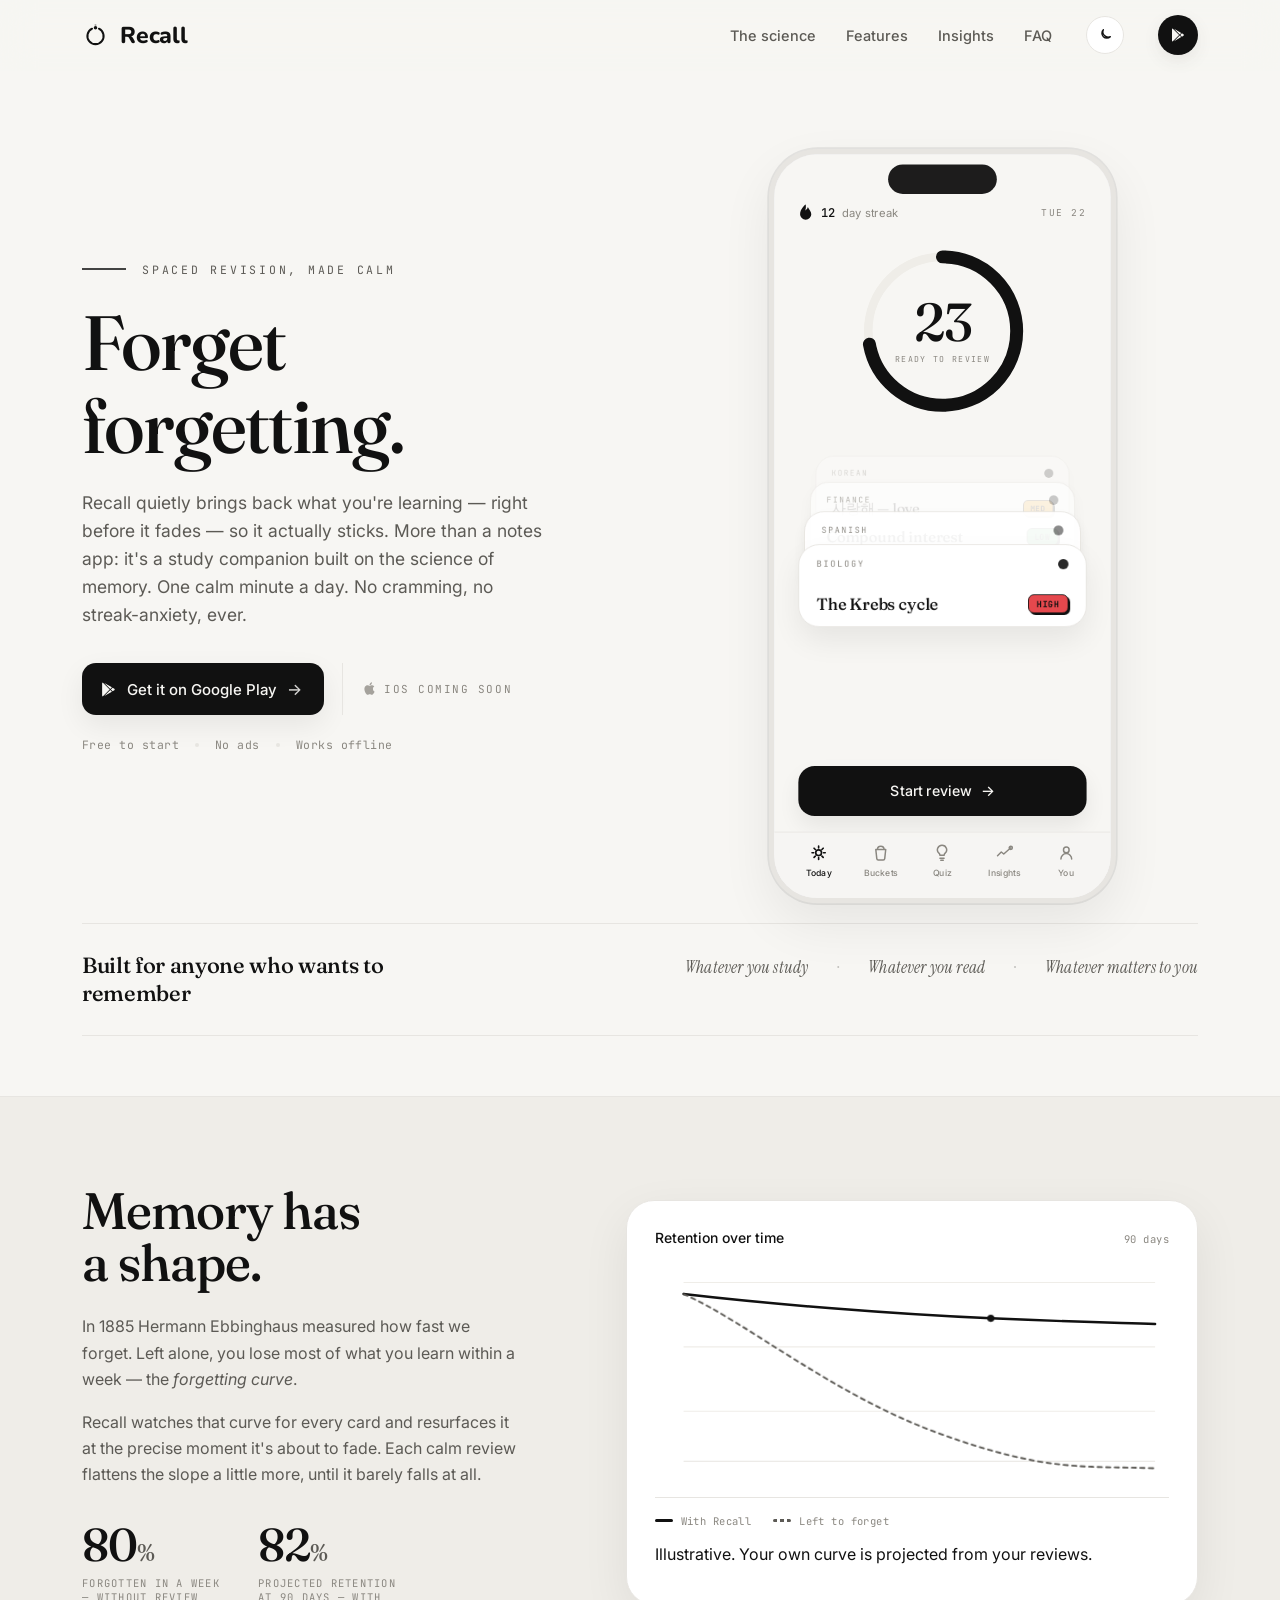
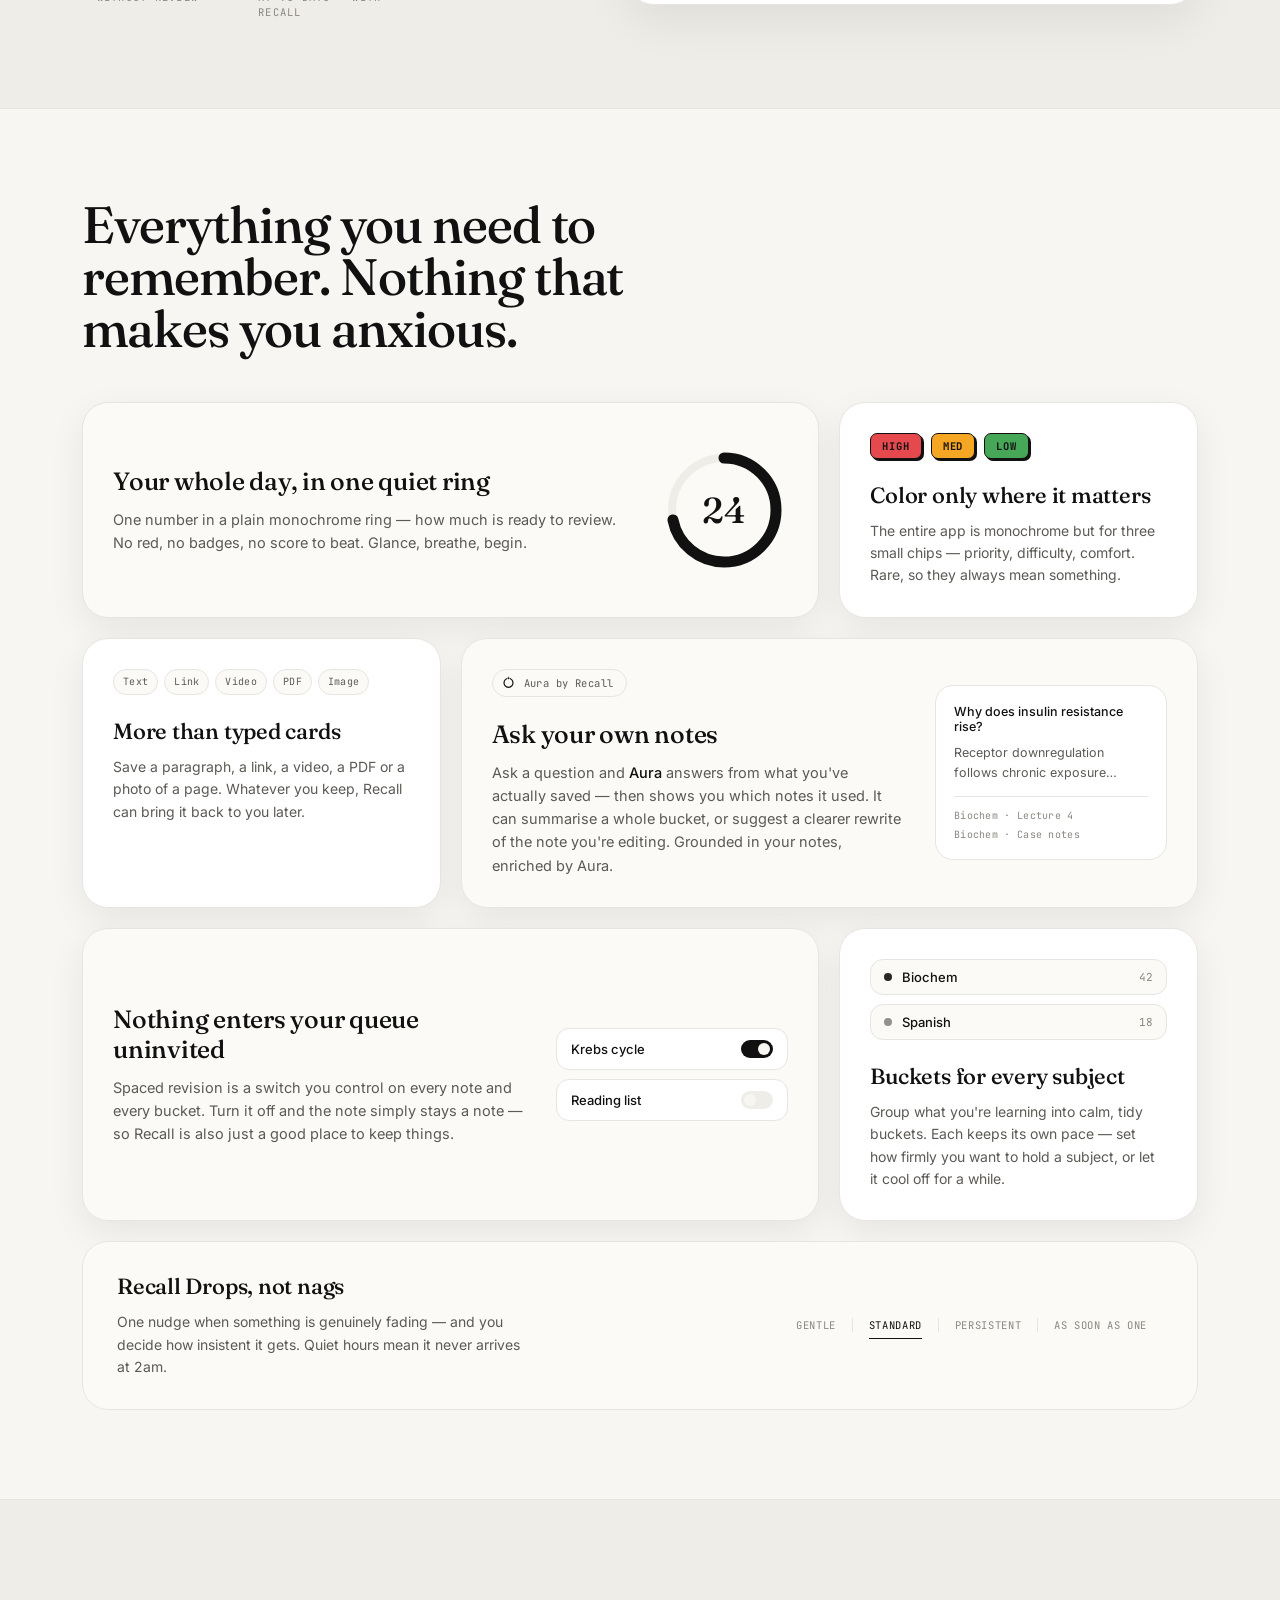
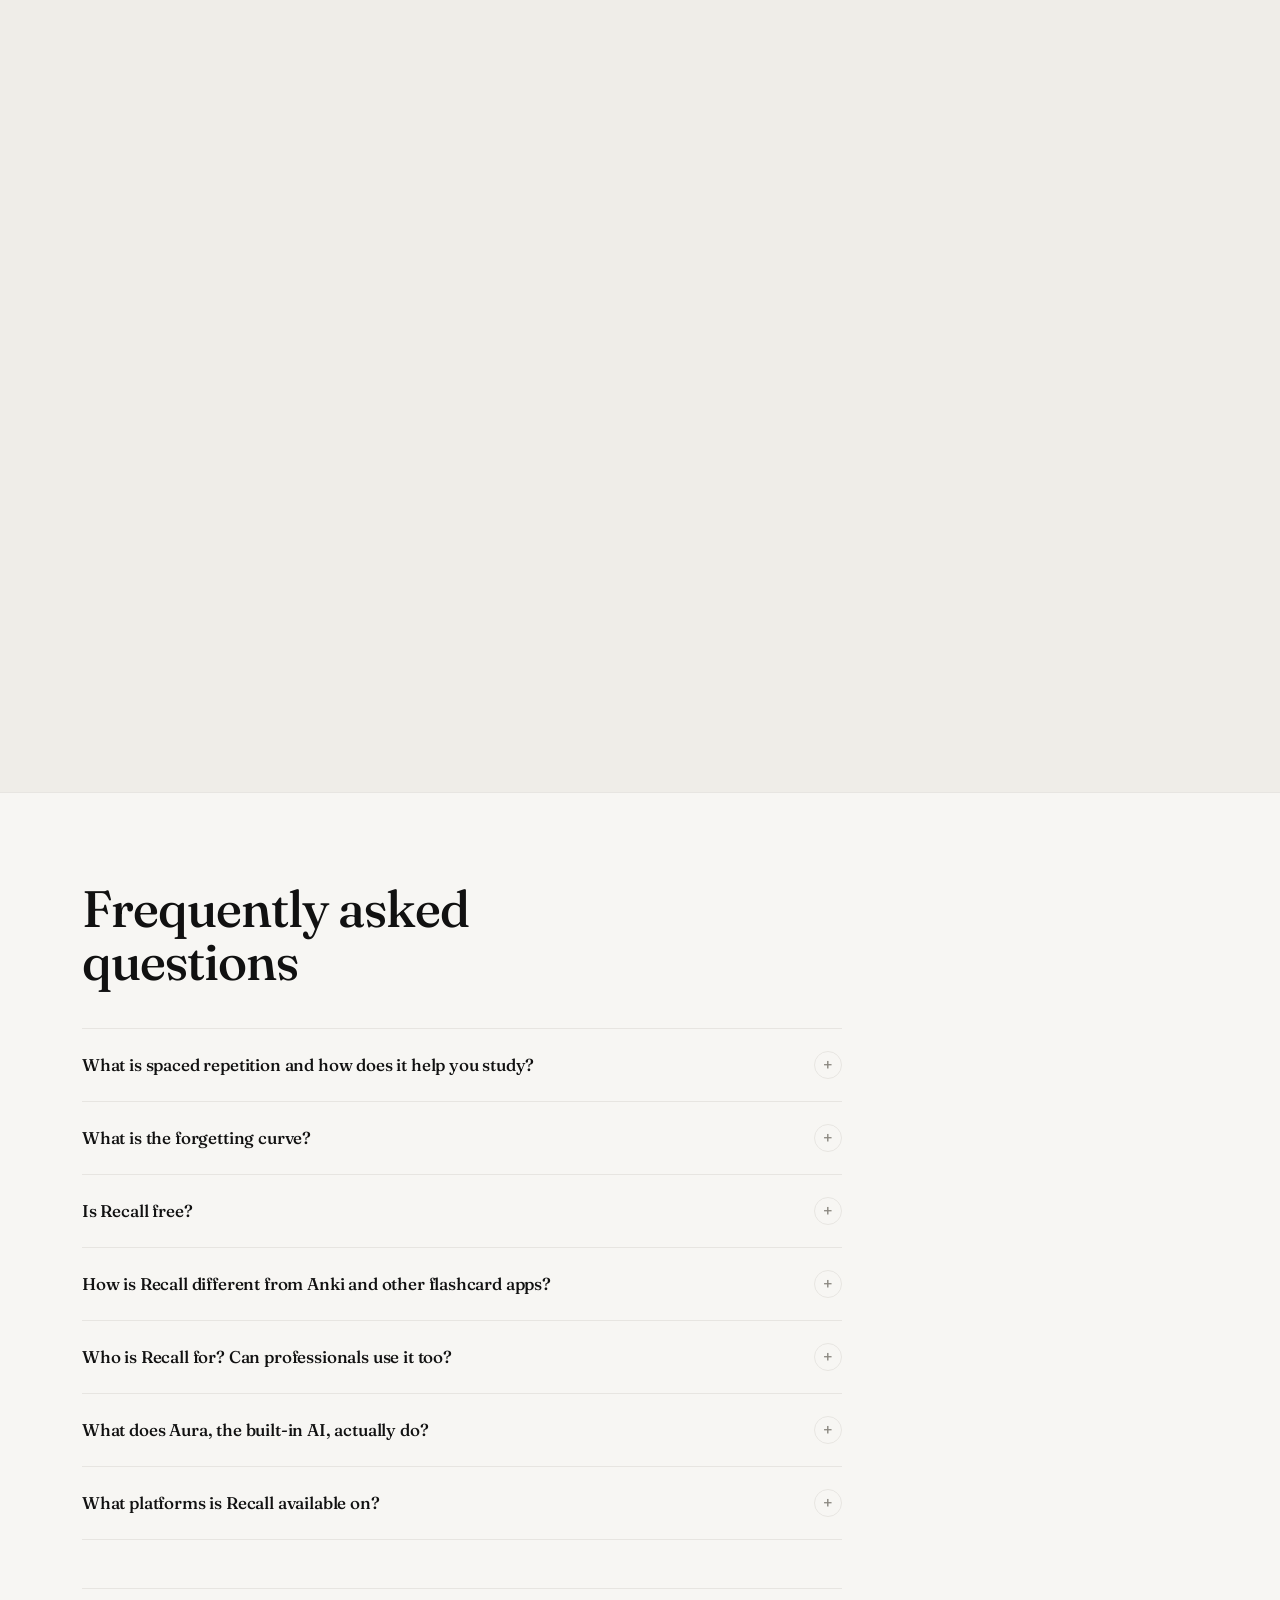
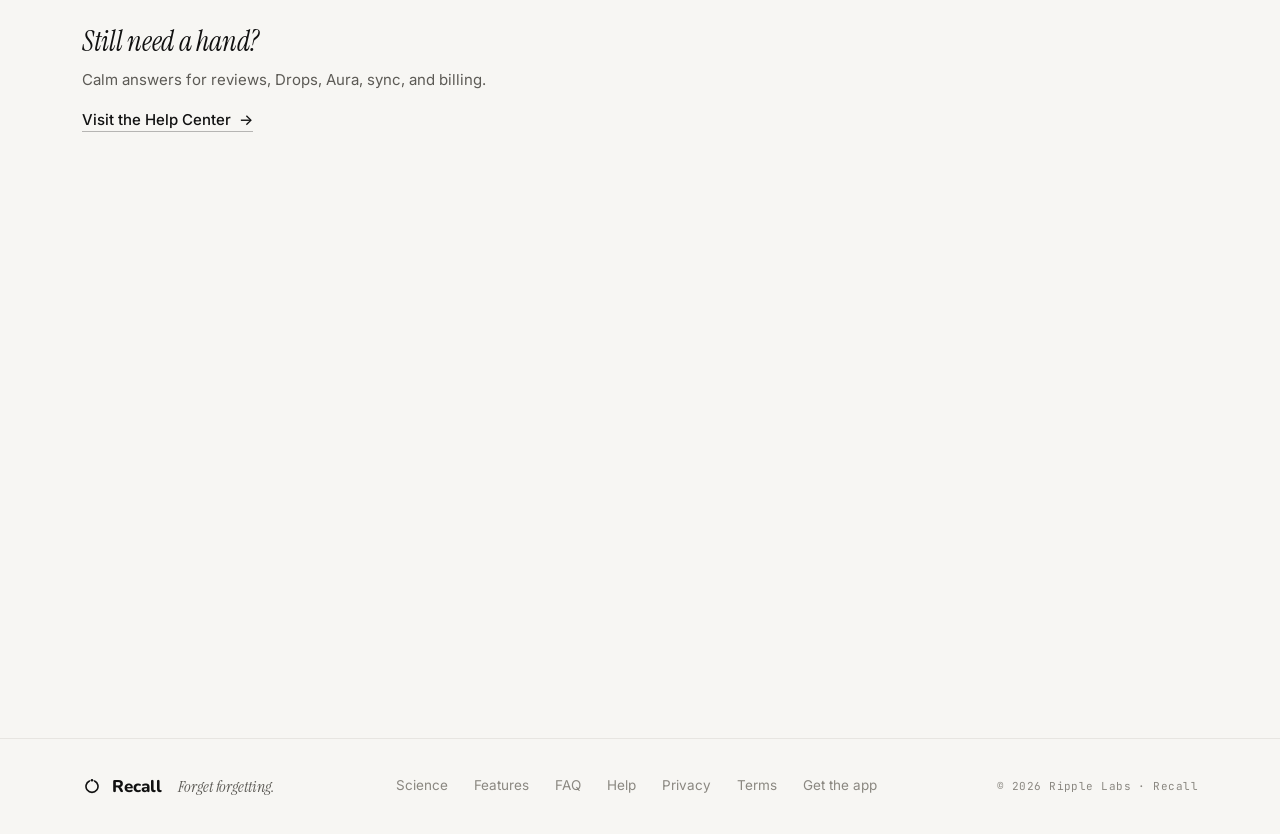
==== commit 59af5f56: "feat(recall): make nav Play CTA icon-only Pair the header Google Play link with the theme toggle as " ====
--- a/recall/index.html
+++ b/recall/index.html
@@ -240,9 +240,8 @@
           <svg class="icon-moon" width="16" height="16" viewBox="0 0 24 24" fill="none" stroke="currentColor" stroke-width="2" stroke-linecap="round" stroke-linejoin="round"><path d="M20 14.5A8 8 0 0 1 9.5 4 7 7 0 1 0 20 14.5Z"/></svg>
           <svg class="icon-sun" width="17" height="17" viewBox="0 0 24 24" fill="none" stroke="currentColor" stroke-width="2" stroke-linecap="round" stroke-linejoin="round"><circle cx="12" cy="12" r="4.2"/><path d="M12 2.5v2M12 19.5v2M2.5 12h2M19.5 12h2M5 5l1.5 1.5M17.5 17.5L19 19M19 5l-1.5 1.5M6.5 17.5L5 19"/></svg>
         </button>
-        <a href="https://play.google.com/store/apps/details?id=app.recall" class="nav-cta store-cta store-cta--nav" target="_blank" rel="noopener noreferrer">
-          <svg class="store-play-icon" width="13" height="13" viewBox="0 0 24 24" fill="currentColor" aria-hidden="true"><path d="M3 20.5V3.5C3 2.91 3.34 2.39 3.84 2.15L13.69 12 3.84 21.85C3.34 21.6 3 21.09 3 20.5M16.81 15.12 6.05 21.34l8.49-8.49 2.27 2.27M20.16 10.81c.34.27.59.69.59 1.19 0 .5-.22.9-.57 1.18l-2.29 1.32L15.39 12l2.5-2.5 2.27 1.31M6.05 2.66l10.76 6.22-2.27 2.27L6.05 2.66Z"/></svg>
-          <span>Get on Play</span>
+        <a href="https://play.google.com/store/apps/details?id=app.recall" class="nav-cta store-cta store-cta--nav" target="_blank" rel="noopener noreferrer" aria-label="Get it on Google Play">
+          <svg class="store-play-icon" width="16" height="16" viewBox="0 0 24 24" fill="currentColor" aria-hidden="true"><path d="M3 20.5V3.5C3 2.91 3.34 2.39 3.84 2.15L13.69 12 3.84 21.85C3.34 21.6 3 21.09 3 20.5M16.81 15.12 6.05 21.34l8.49-8.49 2.27 2.27M20.16 10.81c.34.27.59.69.59 1.19 0 .5-.22.9-.57 1.18l-2.29 1.32L15.39 12l2.5-2.5 2.27 1.31M6.05 2.66l10.76 6.22-2.27 2.27L6.05 2.66Z"/></svg>
         </a>
       </div>
     </nav>
--- a/recall/css/styles.css
+++ b/recall/css/styles.css
@@ -280,15 +280,14 @@
 .nav-cta {
   display: inline-flex;
   align-items: center;
-  gap: 8px;
+  justify-content: center;
+  width: 40px;
   height: 40px;
-  padding: 0 18px;
-  border-radius: 13px;
+  padding: 0;
+  border-radius: 50%;
   background: var(--ink);
   color: var(--canvas);
   text-decoration: none;
-  font-weight: 500;
-  font-size: 14px;
   box-shadow: 0 6px 18px var(--shadow);
   transition: transform .4s cubic-bezier(.34,1.4,.64,1), box-shadow .35s ease;
 }
@@ -404,6 +403,12 @@
   font-size: 15px;
 }
 .store-cta--nav {
+  gap: 0;
+  width: 40px;
+  height: 40px;
+  padding: 0;
+  border-radius: 50%;
+  justify-content: center;
   box-shadow: 0 6px 18px var(--shadow);
 }
 .store-cta--nav:hover {
@@ -1641,7 +1646,11 @@
     font-size: 16px;
   }
   .nav-right { gap: 12px; }
-  .nav-cta { padding: 0 14px; font-size: 13px; height: 36px; border-radius: 10px; }
+  .nav-cta,
+  .store-cta--nav {
+    width: 38px;
+    height: 38px;
+  }
 
   /* Hero */
   .hero { padding-top: 32px; }
